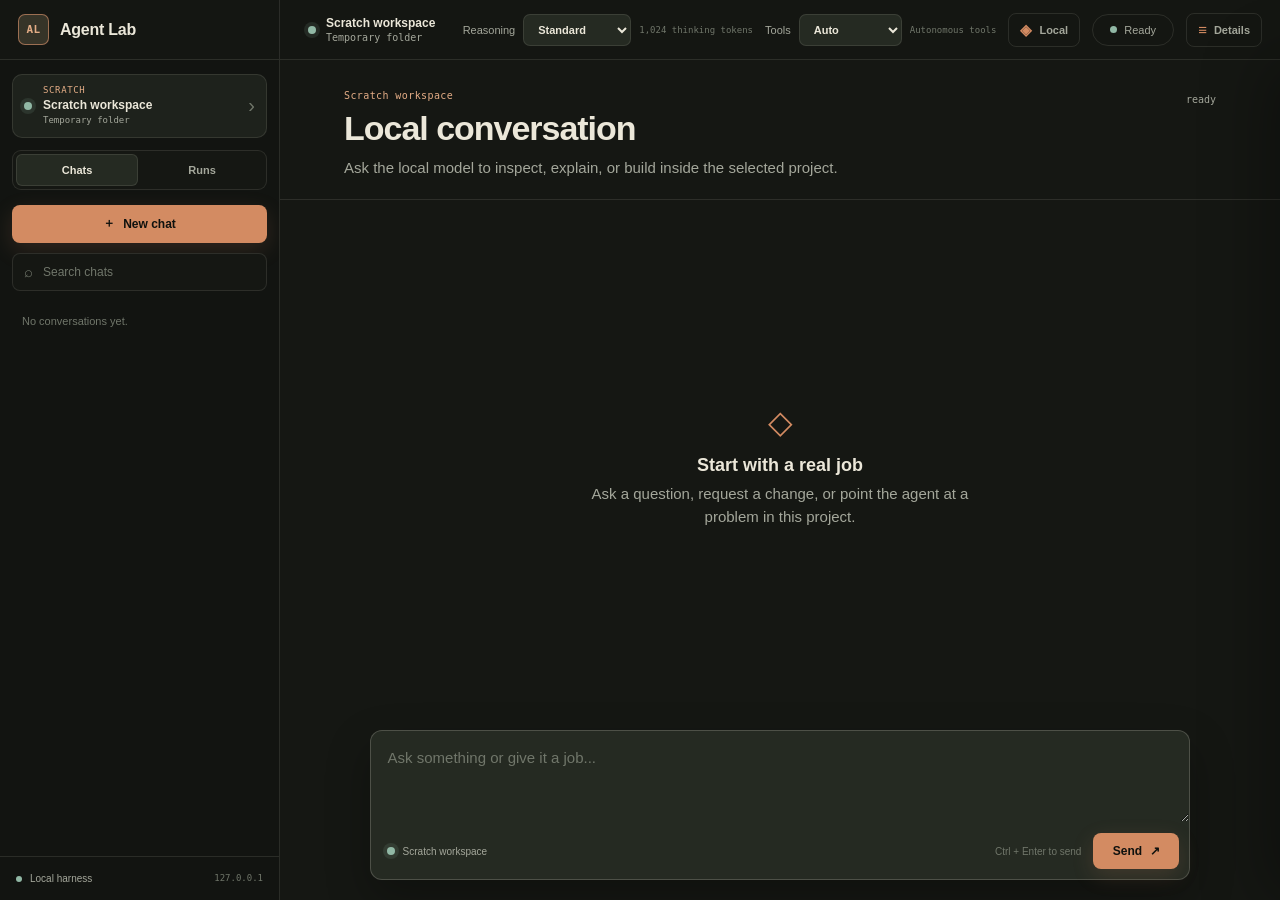
==== agent-lab/ui/index.html @ 374f629e "Add optional remote model provider" ====
<!doctype html>
<html lang="en">
<head>
  <meta charset="utf-8">
  <meta name="viewport" content="width=device-width, initial-scale=1">
  <meta name="color-scheme" content="dark">
  <title>Agent Lab</title>
  <link rel="icon" type="image/svg+xml" href="favicon.svg?v=20260920-studio-8">
  <link rel="stylesheet" href="styles.css?v=20260921-provider-1">
</head>
<body>
  <div class="app-shell">
    <header class="app-header">
      <div class="header-leading">
        <button id="sidebarToggle" class="icon-button mobile-only" type="button" aria-label="Open navigation" aria-controls="sidebar" aria-expanded="false">
          <span aria-hidden="true">☰</span>
        </button>
        <a class="brand" href="/" aria-label="Agent Lab home">
          <span class="brand-mark" aria-hidden="true">AL</span>
          <span class="brand-name">Agent Lab</span>
        </a>
      </div>

      <button id="mobileWorkspaceButton" class="mobile-project-button" type="button" aria-controls="workspaceDialog" aria-expanded="false">
        <span class="project-signal" aria-hidden="true"></span>
        <span>
          <strong id="topbarWorkspace">Scratch workspace</strong>
          <small id="mobileWorkspaceLocation">Temporary folder</small>
        </span>
      </button>

      <div class="header-actions">
        <label class="reasoning-control" for="reasoningLevel">
          <span>Reasoning</span>
          <select id="reasoningLevel" title="Choose how much local reasoning to allow">
            <option value="off">Off</option>
            <option value="low">Low</option>
            <option value="standard" selected>Standard</option>
            <option value="deep">Deep</option>
            <option value="max">Max</option>
          </select>
          <small id="reasoningHint">1,024 thinking tokens</small>
        </label>
        <label class="approval-control" for="approvalMode">
          <span>Tools</span>
          <select id="approvalMode" title="Choose whether mutating tools need your approval">
            <option value="auto" selected>Auto</option>
            <option value="confirm">Confirm</option>
          </select>
          <small id="approvalHint">Autonomous tools</small>
        </label>
        <button id="providerButton" class="header-button" type="button" aria-controls="providerDialog" aria-haspopup="dialog" title="Choose the model provider">
          <span class="button-glyph" aria-hidden="true">◈</span>
          <span id="providerLabel">Local</span>
        </button>
        <div id="runStatus" class="status-badge idle" role="status">
          <span class="status-dot" aria-hidden="true"></span>
          <span>Ready</span>
        </div>
        <button id="inspectorToggle" class="header-button" type="button" aria-label="Details" aria-controls="rightRail" aria-expanded="false">
          <span class="button-glyph" aria-hidden="true">≡</span>
          <span>Details</span>
        </button>
      </div>
    </header>

    <main id="layout" class="layout" data-mode="chats">
      <aside id="sidebar" class="navigation-rail" aria-label="Agent Lab navigation">
        <div class="rail-fixed">
          <button id="workspaceDialogTrigger" class="project-switcher" type="button" aria-controls="workspaceDialog" aria-haspopup="dialog">
            <span class="project-signal" aria-hidden="true"></span>
            <span class="project-switcher-copy">
              <small id="workspaceMode">Scratch</small>
              <strong id="activeProjectName">Scratch workspace</strong>
              <span id="workspaceLocation">Temporary folder</span>
            </span>
            <span class="project-chevron" aria-hidden="true">›</span>
          </button>

          <div class="mode-switcher" role="tablist" aria-label="Workspace mode">
            <button id="chatsModeButton" class="mode-button" type="button" role="tab" aria-selected="true" aria-controls="chatNavigation chatSurface" tabindex="0">Chats</button>
            <button id="runsModeButton" class="mode-button" type="button" role="tab" aria-selected="false" aria-controls="runNavigation runSurface" tabindex="-1">Runs</button>
          </div>
        </div>

        <section id="chatNavigation" class="rail-mode" aria-label="Chats">
          <div class="rail-toolbar">
            <button id="newChatButton" class="primary-button rail-primary" type="button">
              <span aria-hidden="true">＋</span>
              New chat
            </button>
          </div>
          <label class="search-field" for="sessionSearch">
            <span aria-hidden="true">⌕</span>
            <span class="sr-only">Search conversations</span>
            <input id="sessionSearch" type="search" autocomplete="off" placeholder="Search chats">
          </label>
          <div id="sessionList" class="record-list" aria-live="polite">
            <div class="muted">No conversations yet.</div>
          </div>
        </section>

        <section id="runNavigation" class="rail-mode" aria-label="Runs" hidden>
          <div class="rail-toolbar">
            <button id="newRunButton" class="primary-button rail-primary" type="button">
              <span aria-hidden="true">＋</span>
              New run
            </button>
            <button id="refreshRuns" class="icon-button" type="button" title="Refresh runs" aria-label="Refresh runs">↻</button>
          </div>
          <div class="rail-list-heading">
            <span>Recent runs</span>
            <small>Evaluations</small>
          </div>
          <div id="runList" class="record-list" aria-live="polite">
            <div class="muted">No runs loaded yet.</div>
          </div>
        </section>

        <footer class="rail-footer">
          <span class="connection-dot" aria-hidden="true"></span>
          <span>Local harness</span>
          <small>127.0.0.1</small>
        </footer>
      </aside>

      <section class="work-surface">
        <section id="chatSurface" class="mode-surface chat-surface" aria-labelledby="chatHeading">
          <header class="record-header">
            <div class="record-heading-copy">
              <p id="workspaceHeadingWorkspace" class="record-context">Scratch workspace</p>
              <h1 id="chatHeading">Local conversation</h1>
              <p id="workspaceSubtitle">Ask the local model to inspect, explain, or build inside the selected project.</p>
              <span id="workspaceTitle" class="sr-only">Local session</span>
            </div>
            <div class="record-state">
              <span id="chatStatus">ready</span>
            </div>
          </header>

          <div id="chatMessages" class="chat-messages empty-panel" aria-live="polite">
            <div class="empty-symbol" aria-hidden="true">◇</div>
            <h2>Start with a real job</h2>
            <p>Ask a question, request a change, or point the agent at a problem in this project.</p>
          </div>

          <div class="composer-dock">
            <button id="stopJobButton" class="job-recovery" type="button" hidden>Stop current turn</button>
            <button id="retryJobButton" class="job-recovery" type="button" hidden>Retry turn</button>
            <div id="approvalJob" class="job-recovery approval-job" hidden>
              <span id="approvalJobCopy">The agent wants to change the project.</span>
              <button id="approveJobButton" class="secondary-button" type="button">Approve</button>
              <button id="denyJobButton" class="text-button" type="button">Deny</button>
            </div>
            <section class="chat-composer" aria-label="Message composer">
              <textarea id="chatInput" rows="3" placeholder="Ask something or give it a job..."></textarea>
              <div class="composer-footer">
                <div class="composer-target">
                  <span class="project-signal" aria-hidden="true"></span>
                  <span id="composerWorkspace">Scratch workspace</span>
                </div>
                <span id="chatNote" class="composer-note">Ctrl + Enter to send</span>
                <button id="sendButton" class="primary-button send-button" type="button">
                  Send
                  <span aria-hidden="true">↗</span>
                </button>
              </div>
            </section>
          </div>
        </section>

        <section id="runSurface" class="mode-surface run-surface" aria-labelledby="runTitle" hidden>
          <div id="runEmptyState" class="surface-empty">
            <div class="empty-symbol" aria-hidden="true">△</div>
            <h2>Select a run</h2>
            <p>Inspect a previous evaluation or give the local agent a new task.</p>
            <button id="emptyNewRunButton" class="primary-button" type="button">New run</button>
          </div>
          <article id="runOverview" class="run-overview" hidden>
            <header class="record-header">
              <div class="record-heading-copy">
                <p id="runProjectLabel" class="record-context">Scratch workspace</p>
                <h1 id="runTitle">Run</h1>
                <p id="runSummary">Select a run to inspect its outcome.</p>
              </div>
              <div class="record-actions">
                <button id="stopRunButton" class="secondary-button" type="button" hidden>Stop run</button>
                <button id="approveRunButton" class="secondary-button approval-action" type="button" hidden>Approve action</button>
                <button id="denyRunButton" class="text-button approval-action" type="button" hidden>Deny</button>
                <button id="resumeRunButton" class="secondary-button" type="button" hidden>Resume run</button>
                <button id="runDetailsButton" class="secondary-button" type="button">Open details</button>
              </div>
            </header>
            <div class="run-hero">
              <div class="run-hero-mark" aria-hidden="true">AL</div>
              <div>
                <small>Evaluation record</small>
                <h2>The work, not the telemetry</h2>
                <p>Workflow progress, activity, files, and raw output are available in Details without crowding this surface.</p>
              </div>
            </div>
          </article>
        </section>
      </section>

      <button id="detailsBackdrop" class="drawer-backdrop" type="button" aria-label="Close details" hidden></button>
      <aside id="rightRail" class="details-drawer" aria-label="Details" aria-hidden="true" inert>
        <header class="details-header">
          <div>
            <p id="inspectorMeta">Session</p>
            <h2 id="inspectorTitle">Details</h2>
          </div>
          <button id="closeInspector" class="icon-button" type="button" aria-label="Close details">×</button>
        </header>

        <div id="inspectorTabs" class="details-tabs" role="tablist" aria-label="Record details">
          <button class="details-tab active" type="button" role="tab" data-details-tab="overview" aria-selected="true" aria-controls="detailsOverview">Overview</button>
          <button class="details-tab" type="button" role="tab" data-details-tab="workflow" aria-selected="false" aria-controls="detailsWorkflow">Workflow</button>
          <button class="details-tab" type="button" role="tab" data-details-tab="review" aria-selected="false" aria-controls="detailsReview">Changes</button>
          <button class="details-tab" type="button" role="tab" data-details-tab="activity" aria-selected="false" aria-controls="detailsActivity">Activity</button>
          <button class="details-tab" type="button" role="tab" data-details-tab="files" aria-selected="false" aria-controls="detailsFiles">Files</button>
        </div>

        <div class="details-scroll">
          <section id="detailsOverview" class="details-panel" role="tabpanel">
            <div id="inspectorContent" class="detail-list"></div>
          </section>

          <section id="detailsWorkflow" class="details-panel" role="tabpanel" hidden>
            <div id="workflowRail" class="workflow-rail">
              <div class="workflow-header">
                <div>
                  <small>Current phase</small>
                  <h3 id="workflowHeading">Intake</h3>
                </div>
                <span id="workflowStatus" class="workflow-status active">Active</span>
              </div>
              <div id="workflowSteps" class="workflow-steps" aria-label="Workflow phases"></div>
              <div class="workflow-copy">
                <p id="workflowSummary">Request received.</p>
                <p><strong>Next</strong><span id="workflowNext">Understand the request and inspect the project.</span></p>
              </div>
            </div>
          </section>

          <section id="detailsReview" class="details-panel" role="tabpanel" hidden>
            <div class="review-header">
              <div>
                <small>Change review</small>
                <h3>Project changes</h3>
              </div>
              <span id="reviewStatus" class="review-status">Not reviewed</span>
            </div>
            <p id="reviewSummary" class="review-summary">The harness has not captured a diff for this record yet.</p>
            <div id="reviewStats" class="review-stats"></div>
            <div id="reviewFileList" class="review-file-list empty-panel">
              <div>No changed files.</div>
              <small>Run a diff review after making changes.</small>
            </div>
            <pre id="reviewDiff" class="review-diff">No diff captured.</pre>
          </section>

          <section id="detailsActivity" class="details-panel" role="tabpanel" hidden>
            <div class="panel-caption">
              <span>Timeline</span>
              <small id="turnCount">0 model calls</small>
            </div>
            <div id="activity" class="activity-list empty-panel">
              <div>No activity yet.</div>
              <small>Runs and tool calls will appear here.</small>
            </div>
          </section>

          <section id="detailsFiles" class="details-panel" role="tabpanel" hidden>
            <div id="filePreview" class="file-preview" hidden>
              <div class="file-preview-header">
                <span>File preview</span>
                <button id="closeFilePreview" class="text-button" type="button">Back to files</button>
              </div>
              <pre id="fileViewer">Select a file to preview it.</pre>
            </div>
            <div id="filesIndex">
              <div class="panel-caption">
                <span>Artifacts</span>
                <small id="fileCount">—</small>
              </div>
              <div id="fileList" class="file-list empty-panel">
                <div>No artifacts yet.</div>
                <small>Files created during this record will appear here.</small>
              </div>
            </div>
          </section>

          <details class="raw-output-disclosure">
            <summary>Raw process output</summary>
            <pre id="rawOutput">No process output yet.</pre>
          </details>
        </div>
      </aside>
    </main>
  </div>

  <dialog id="workspaceDialog" class="modal" aria-labelledby="workspaceDialogTitle">
    <form method="dialog" class="modal-shell">
      <header class="modal-header">
        <div>
          <p>Project context</p>
          <h2 id="workspaceDialogTitle">Choose where the agent works</h2>
        </div>
        <button id="closeWorkspaceDialog" class="icon-button" type="submit" value="cancel" aria-label="Close project settings">×</button>
      </header>

      <div class="modal-body">
        <p class="modal-intro">New chats and runs use this location. Existing records keep the workspace they started with.</p>

        <section class="workspace-choice">
          <div class="choice-heading">
            <div>
              <h3>Scratch or managed project</h3>
              <p>Scratch work is disposable. Managed projects persist across chats and runs.</p>
            </div>
          </div>
          <label for="projectSelect">Current project</label>
          <select id="projectSelect">
            <option value="">Scratch workspace</option>
          </select>
          <div class="inline-form">
            <label class="grow" for="projectName">
              <span>New managed project</span>
              <input id="projectName" type="text" maxlength="80" autocomplete="off" placeholder="Project name">
            </label>
            <button id="createProjectButton" class="secondary-button align-end" type="button">Create</button>
          </div>
        </section>

        <section class="workspace-choice">
          <div class="choice-heading">
            <div>
              <h3>Existing folder</h3>
              <p>Give the agent an explicit folder elsewhere on this machine.</p>
            </div>
          </div>
          <label for="workspacePath">Folder path</label>
          <input id="workspacePath" class="mono-input" type="text" spellcheck="false" autocomplete="off" placeholder="C:\path\to\project">
          <div class="button-row">
            <button id="openProjectButton" class="secondary-button" type="button">Open folder</button>
            <button id="clearWorkspace" class="text-button" type="button">Use scratch instead</button>
          </div>
        </section>

        <div id="workspaceStatus" class="workspace-status" role="status">Scratch work is isolated and disposable.</div>
      </div>
    </form>
  </dialog>

  <dialog id="runDialog" class="modal" aria-labelledby="runDialogTitle">
    <form method="dialog" class="modal-shell run-modal">
      <header class="modal-header">
        <div>
          <p>Evaluation</p>
          <h2 id="runDialogTitle">Start a new run</h2>
        </div>
        <button id="closeRunDialog" class="icon-button" type="submit" value="cancel" aria-label="Close new run">×</button>
      </header>
      <div class="modal-body">
        <label for="taskPreset">Starting point</label>
        <select id="taskPreset">
          <option value="custom">Custom task</option>
        </select>

        <label for="taskText">Task</label>
        <textarea id="taskText" rows="10" spellcheck="true" placeholder="Describe what the agent should build or investigate."></textarea>

        <section class="skill-config" aria-labelledby="skillConfigTitle">
          <div class="skill-config-heading">
            <div>
              <h3 id="skillConfigTitle">Working skills</h3>
              <p id="skillSummary">Loading the trusted defaults…</p>
            </div>
            <button id="resetSkillsButton" class="text-button" type="button">Reset</button>
          </div>
          <div id="skillOverride" class="skill-options" aria-label="Skill selection"></div>
          <div class="skill-config-actions">
            <button id="findSkillsButton" class="secondary-button" type="button" aria-expanded="false" aria-controls="skillFinder">Find skills</button>
            <small>Defaults are recorded with this run. Project-local skills are never enabled silently.</small>
          </div>
          <div id="skillFinder" class="skill-finder" hidden>
            <div class="skill-finder-row">
              <label class="grow" for="skillSearch">
                <span>Search the catalog</span>
                <input id="skillSearch" type="search" autocomplete="off" placeholder="e.g. browser testing">
              </label>
              <button id="searchSkillsButton" class="secondary-button align-end" type="button">Search local</button>
              <button id="searchRemoteSkillsButton" class="text-button align-end" type="button">Search skills.sh</button>
            </div>
            <div id="skillResults" class="skill-results" aria-live="polite">Search the local catalog or explicitly search skills.sh.</div>
          </div>
        </section>

        <label class="check-row" for="useGates">
          <input id="useGates" type="checkbox" checked>
          <span>
            <strong>Apply completion gates</strong>
            <small>Require workflow and verification checks before the run can finish.</small>
          </span>
        </label>

        <div class="run-target">
          <span>Target project</span>
          <strong id="runTarget">Scratch workspace</strong>
        </div>
        <div id="launchNote" class="launch-note" role="status">Runs use the active project and reasoning level.</div>
      </div>
      <footer class="modal-footer">
        <button class="text-button" type="submit" value="cancel">Cancel</button>
        <button id="runButton" class="primary-button" type="button">Start run</button>
      </footer>
    </form>
  </dialog>

  <dialog id="providerDialog" class="modal" aria-labelledby="providerDialogTitle">
    <form method="dialog" class="modal-shell provider-modal">
      <header class="modal-header">
        <div>
          <p>Model connection</p>
          <h2 id="providerDialogTitle">Choose the brain</h2>
        </div>
        <button id="closeProviderDialog" class="icon-button" type="submit" value="cancel" aria-label="Close model connection">×</button>
      </header>
      <div class="modal-body">
        <p class="modal-intro">The local model remains the default. An API provider runs through the same workspace, tools, workflow gates, approvals, and crash recovery.</p>
        <label for="providerType">Provider</label>
        <select id="providerType">
          <option value="local">Local model</option>
          <option value="openai_compatible">OpenAI-compatible API</option>
        </select>

        <section id="remoteProviderFields" class="provider-fields" hidden>
          <label for="providerEndpoint">Chat completions endpoint</label>
          <input id="providerEndpoint" type="url" spellcheck="false" autocomplete="url" placeholder="https://api.openai.com/v1/chat/completions">
          <label for="providerModel">Model name</label>
          <input id="providerModel" type="text" spellcheck="false" autocomplete="off" placeholder="gpt-5.6">
          <label for="providerApiKey">API key</label>
          <input id="providerApiKey" type="password" spellcheck="false" autocomplete="new-password" placeholder="Paste a key for this session only">
          <small id="providerKeyHint" class="form-hint">The key stays in memory while this Agent Lab process is running. It is never written to the project, transcript, or Git.</small>
        </section>
        <div id="providerStatus" class="workspace-status" role="status">Local model selected.</div>
      </div>
      <footer class="modal-footer">
        <button class="text-button" type="submit" value="cancel">Cancel</button>
        <button id="saveProviderButton" class="primary-button" type="button">Use provider</button>
      </footer>
    </form>
  </dialog>

  <script src="app.js?v=20260921-provider-1"></script>
</body>
</html>
---- agent-lab/ui/styles.css ----
:root {
  color-scheme: dark;
  --ink: #151713;
  --ink-deep: #0f110e;
  --steel: #252a22;
  --steel-light: #30372b;
  --paper: #ebe7d9;
  --slate: #a4a79b;
  --slate-dim: #70766a;
  --copper: #d38b62;
  --copper-strong: #e4ad86;
  --mint: #91b8a5;
  --amber: #d2af68;
  --danger: #d77d82;
  --iris: var(--copper);
  --iris-strong: var(--copper-strong);
  --cyan: var(--mint);
  --line: color-mix(in srgb, var(--paper) 11%, transparent);
  --line-strong: color-mix(in srgb, var(--paper) 20%, transparent);
  --surface: color-mix(in srgb, var(--steel) 74%, var(--ink));
  --ui-font: Bahnschrift, "Segoe UI Variable", "Segoe UI", sans-serif;
  --text-font: Aptos, "Segoe UI", sans-serif;
  --mono-font: "Cascadia Mono", "SFMono-Regular", Consolas, monospace;
  --header-height: 60px;
  --rail-width: 280px;
  --drawer-width: 380px;
  --ease: 180ms cubic-bezier(.2, .8, .2, 1);
}

*, *::before, *::after { box-sizing: border-box; }

html,
body {
  width: 100%;
  min-width: 0;
  height: 100%;
  margin: 0;
  overflow: hidden;
  background: var(--ink);
  color: var(--paper);
  font-family: var(--text-font);
  font-size: 15px;
}

button,
input,
select,
textarea {
  color: inherit;
  font: inherit;
}

button { cursor: pointer; }
button:disabled { cursor: wait; opacity: .58; }
[hidden] { display: none !important; }

button,
input,
select,
textarea,
summary {
  outline: none;
}

:where(button, input, select, textarea, summary):focus-visible {
  outline: 2px solid var(--iris);
  outline-offset: 3px;
}

::selection {
  background: color-mix(in srgb, var(--iris) 44%, transparent);
  color: white;
}

.sr-only {
  position: absolute;
  width: 1px;
  height: 1px;
  padding: 0;
  margin: -1px;
  overflow: hidden;
  clip: rect(0, 0, 0, 0);
  white-space: nowrap;
  border: 0;
}

.app-shell {
  height: 100%;
  min-height: 0;
  display: grid;
  grid-template-rows: var(--header-height) minmax(0, 1fr);
  background: var(--ink);
}

.app-header {
  position: relative;
  z-index: 50;
  min-width: 0;
  display: grid;
  grid-template-columns: minmax(190px, var(--rail-width)) minmax(0, 1fr) auto;
  align-items: center;
  border-bottom: 1px solid var(--line);
  background: color-mix(in srgb, var(--ink) 94%, black);
}

.header-leading,
.header-actions,
.brand,
.mobile-project-button,
.reasoning-control,
.approval-control,
.status-badge,
.header-button {
  display: flex;
  align-items: center;
}

.header-leading {
  height: 100%;
  padding: 0 18px;
  border-right: 1px solid var(--line);
}

.brand {
  gap: 11px;
  color: var(--paper);
  font-family: var(--ui-font);
  text-decoration: none;
}

.brand-mark {
  width: 31px;
  height: 31px;
  display: grid;
  place-items: center;
  border: 1px solid color-mix(in srgb, var(--iris) 60%, var(--line));
  border-radius: 7px;
  background: color-mix(in srgb, var(--iris) 10%, var(--steel));
  color: var(--iris-strong);
  font: 700 11px/1 var(--mono-font);
  letter-spacing: .04em;
}

.brand-name {
  font-size: 16px;
  font-weight: 700;
  letter-spacing: -.015em;
}

.mobile-project-button {
  width: min-content;
  min-width: 0;
  gap: 10px;
  justify-self: start;
  margin-left: 18px;
  padding: 7px 10px;
  border: 0;
  border-radius: 8px;
  background: transparent;
  text-align: left;
}

.mobile-project-button:hover { background: color-mix(in srgb, var(--steel) 65%, transparent); }
.mobile-project-button strong,
.mobile-project-button small { display: block; overflow: hidden; text-overflow: ellipsis; white-space: nowrap; }
.mobile-project-button strong { max-width: 320px; font-family: var(--ui-font); font-size: 12px; font-weight: 650; }
.mobile-project-button small { max-width: 320px; margin-top: 2px; color: var(--slate); font: 10px/1.2 var(--mono-font); }

.project-signal,
.connection-dot,
.status-dot {
  display: inline-block;
  flex: none;
  border-radius: 50%;
  background: var(--cyan);
}

.project-signal {
  width: 8px;
  height: 8px;
  box-shadow: 0 0 0 4px color-mix(in srgb, var(--cyan) 12%, transparent);
}

.header-actions {
  height: 100%;
  gap: 12px;
  padding: 0 18px;
}

.reasoning-control {
  gap: 8px;
  color: var(--slate);
  font-family: var(--ui-font);
  font-size: 11px;
}

.approval-control {
  gap: 8px;
  color: var(--slate);
  font-family: var(--ui-font);
  font-size: 11px;
}

.reasoning-control select,
.approval-control select {
  height: 32px;
  padding: 0 28px 0 10px;
  border: 1px solid var(--line);
  border-radius: 7px;
  background: var(--steel);
  color: var(--paper);
  font-weight: 650;
}

.reasoning-control small,
.approval-control small { color: var(--slate-dim); font-family: var(--mono-font); font-size: 9px; }

.status-badge {
  min-width: 82px;
  height: 32px;
  gap: 7px;
  justify-content: center;
  padding: 0 10px;
  border: 1px solid var(--line);
  border-radius: 999px;
  color: var(--slate);
  font-family: var(--ui-font);
  font-size: 11px;
}

.status-dot { width: 7px; height: 7px; }
.status-badge.thinking .status-dot,
.status-badge.running .status-dot { background: var(--iris); animation: pulse 1.3s ease-in-out infinite; }
.status-badge.error .status-dot,
.status-badge.failed .status-dot,
.status-badge.interrupted .status-dot { background: var(--danger); }
.status-badge.blocked .status-dot { background: var(--amber); }
.status-badge.waiting_approval .status-dot { background: var(--amber); animation: pulse 1.3s ease-in-out infinite; }

.header-button,
.icon-button,
.secondary-button,
.text-button,
.primary-button {
  border: 0;
  border-radius: 8px;
  font-family: var(--ui-font);
  font-weight: 650;
}

.header-button {
  height: 34px;
  gap: 7px;
  padding: 0 11px;
  border: 1px solid var(--line);
  background: transparent;
  color: var(--slate);
  font-size: 11px;
}

.header-button:hover,
.header-button[aria-expanded="true"] {
  border-color: var(--line-strong);
  background: var(--steel);
  color: var(--paper);
}

.button-glyph { color: var(--iris); font-size: 15px; }

.layout {
  min-height: 0;
  display: grid;
  grid-template-columns: var(--rail-width) minmax(0, 1fr);
  overflow: hidden;
}

.navigation-rail {
  min-width: 0;
  min-height: 0;
  display: grid;
  grid-template-rows: auto minmax(0, 1fr) auto;
  border-right: 1px solid var(--line);
  background: color-mix(in srgb, var(--ink) 88%, black);
}

.rail-fixed { padding: 14px 12px 10px; }

.project-switcher {
  width: 100%;
  min-width: 0;
  display: grid;
  grid-template-columns: auto minmax(0, 1fr) auto;
  align-items: center;
  gap: 11px;
  padding: 11px;
  border: 1px solid var(--line);
  border-radius: 10px;
  background: color-mix(in srgb, var(--steel) 68%, transparent);
  color: var(--paper);
  text-align: left;
}

.project-switcher:hover {
  border-color: color-mix(in srgb, var(--iris) 42%, var(--line));
  background: var(--steel);
}

.project-switcher-copy { min-width: 0; }
.project-switcher-copy > * { display: block; overflow: hidden; text-overflow: ellipsis; white-space: nowrap; }
.project-switcher-copy small { margin-bottom: 3px; color: var(--iris-strong); font: 9px/1 var(--mono-font); letter-spacing: .07em; }
.project-switcher-copy strong { font-family: var(--ui-font); font-size: 12px; font-weight: 680; }
.project-switcher-copy span { margin-top: 3px; color: var(--slate); font: 9px/1.2 var(--mono-font); }
.project-chevron { color: var(--slate-dim); font-size: 20px; }

.mode-switcher {
  display: grid;
  grid-template-columns: 1fr 1fr;
  gap: 3px;
  margin-top: 12px;
  padding: 3px;
  border: 1px solid var(--line);
  border-radius: 9px;
  background: var(--ink);
}

.mode-button {
  height: 32px;
  border: 0;
  border-radius: 6px;
  background: transparent;
  color: var(--slate);
  font-family: var(--ui-font);
  font-size: 11px;
  font-weight: 650;
}

.mode-button:hover { color: var(--paper); }
.mode-button.active,
.mode-button[aria-selected="true"] { background: var(--steel); color: var(--paper); box-shadow: inset 0 0 0 1px var(--line); }

.rail-mode {
  min-height: 0;
  display: grid;
  grid-template-rows: auto auto minmax(0, 1fr);
  gap: 10px;
  padding: 5px 12px 10px;
}

.rail-toolbar { display: flex; gap: 8px; }
.rail-primary { flex: 1; }

.primary-button {
  min-height: 38px;
  display: inline-flex;
  align-items: center;
  justify-content: center;
  gap: 8px;
  padding: 0 15px;
  background: var(--iris);
  color: var(--ink-deep);
  font-size: 12px;
  box-shadow: 0 7px 22px color-mix(in srgb, var(--iris) 16%, transparent);
}

.primary-button:hover { background: var(--iris-strong); transform: translateY(-1px); }
.primary-button:active { transform: translateY(0); }

.icon-button {
  width: 38px;
  height: 38px;
  display: inline-grid;
  place-items: center;
  flex: none;
  border: 1px solid var(--line);
  background: transparent;
  color: var(--slate);
  font-size: 17px;
}

.icon-button:hover { border-color: var(--line-strong); background: var(--steel); color: var(--paper); }

.search-field {
  height: 38px;
  display: flex;
  align-items: center;
  gap: 8px;
  padding: 0 11px;
  border: 1px solid var(--line);
  border-radius: 8px;
  background: var(--ink);
  color: var(--slate-dim);
}

.search-field:focus-within { border-color: var(--iris); box-shadow: 0 0 0 3px color-mix(in srgb, var(--iris) 12%, transparent); }
.search-field input { width: 100%; min-width: 0; border: 0; background: transparent; color: var(--paper); font-size: 12px; }
.search-field input::placeholder { color: var(--slate-dim); }

.rail-list-heading {
  display: flex;
  align-items: baseline;
  justify-content: space-between;
  color: var(--slate);
  font-family: var(--ui-font);
  font-size: 11px;
}

.rail-list-heading small { color: var(--slate-dim); font-size: 9px; }

.record-list {
  min-height: 0;
  display: grid;
  align-content: start;
  gap: 3px;
  overflow-y: auto;
  scrollbar-width: thin;
  scrollbar-color: var(--line-strong) transparent;
}

.session-item,
.run-item {
  position: relative;
  width: 100%;
  min-width: 0;
  padding: 10px 11px;
  border: 1px solid transparent;
  border-radius: 8px;
  background: transparent;
  color: var(--slate);
  text-align: left;
}

.session-item:hover,
.run-item:hover { background: color-mix(in srgb, var(--steel) 58%, transparent); color: var(--paper); }
.session-item.active,
.run-item.active { border-color: var(--line); background: var(--steel); color: var(--paper); }
.session-item.active::before,
.run-item.active::before {
  position: absolute;
  inset: 8px auto 8px -1px;
  width: 2px;
  border-radius: 2px;
  background: var(--iris);
  content: "";
}

.session-item-name,
.run-item-name { overflow: hidden; text-overflow: ellipsis; white-space: nowrap; font-family: var(--ui-font); font-size: 11px; font-weight: 650; }
.session-item-meta,
.run-item-meta { margin-top: 4px; color: var(--slate-dim); font-size: 10px; }
.run-item-meta { display: flex; gap: 7px; }
.run-item-status { color: var(--cyan); }
.run-item-status.failed,
.run-item-status.error,
.run-item-status.interrupted { color: var(--danger); }
.run-item-status.blocked { color: var(--amber); }
.session-menu { position: absolute; top: 10px; right: 8px; color: var(--slate-dim); }
.muted { padding: 14px 10px; color: var(--slate-dim); font-size: 11px; }

.rail-footer {
  display: grid;
  grid-template-columns: auto 1fr auto;
  align-items: center;
  gap: 8px;
  min-height: 44px;
  padding: 0 16px;
  border-top: 1px solid var(--line);
  color: var(--slate);
  font-family: var(--ui-font);
  font-size: 10px;
}

.rail-footer small { color: var(--slate-dim); font: 9px/1 var(--mono-font); }
.connection-dot { width: 6px; height: 6px; }

.work-surface {
  position: relative;
  min-width: 0;
  min-height: 0;
  background: var(--ink);
}

.mode-surface {
  width: 100%;
  height: 100%;
  min-width: 0;
  min-height: 0;
}

.chat-surface {
  display: grid;
  grid-template-rows: auto minmax(0, 1fr) auto;
}

.record-header {
  min-width: 0;
  display: flex;
  align-items: flex-start;
  justify-content: space-between;
  gap: 24px;
  padding: 30px clamp(26px, 5vw, 72px) 20px;
  border-bottom: 1px solid var(--line);
}

.record-heading-copy { min-width: 0; }
.record-actions {
  display: flex;
  flex-wrap: wrap;
  align-items: center;
  justify-content: flex-end;
  gap: 8px;
}
.record-context {
  margin: 0 0 7px;
  color: var(--iris-strong);
  font: 10px/1.2 var(--mono-font);
  letter-spacing: .04em;
}

.record-header h1 {
  margin: 0;
  overflow-wrap: anywhere;
  font-family: var(--ui-font);
  font-size: clamp(24px, 3vw, 34px);
  font-weight: 660;
  letter-spacing: -.03em;
}

.record-header p:not(.record-context) {
  max-width: 720px;
  margin: 8px 0 0;
  color: var(--slate);
  line-height: 1.55;
}

.record-state {
  padding-top: 5px;
  color: var(--slate);
  font: 10px/1 var(--mono-font);
}

.chat-messages {
  min-height: 0;
  overflow-y: auto;
  padding: 34px clamp(26px, 9vw, 140px) 24px;
  scrollbar-width: thin;
  scrollbar-color: var(--line-strong) transparent;
}

.empty-panel {
  color: var(--slate);
}

.chat-messages.empty-panel,
.surface-empty {
  display: grid;
  place-content: center;
  justify-items: center;
  text-align: center;
}

.empty-panel h2,
.surface-empty h2 { margin: 14px 0 6px; color: var(--paper); font-family: var(--ui-font); font-size: 18px; }
.empty-panel p,
.surface-empty p { max-width: 430px; margin: 0; color: var(--slate); line-height: 1.55; }
.empty-symbol { color: var(--iris); font-family: var(--ui-font); font-size: 32px; }

.chat-message {
  max-width: 880px;
  display: grid;
  grid-template-columns: 30px minmax(0, 1fr);
  gap: 13px;
  margin: 0 auto 30px;
}

.avatar {
  width: 28px;
  height: 28px;
  display: grid;
  place-items: center;
  border: 1px solid var(--line);
  border-radius: 8px;
  background: var(--steel);
  color: var(--slate);
  font-family: var(--ui-font);
  font-size: 11px;
  font-weight: 700;
}

.avatar.user { border-color: color-mix(in srgb, var(--iris) 30%, var(--line)); color: var(--iris-strong); }
.avatar.assistant { border-color: color-mix(in srgb, var(--cyan) 28%, var(--line)); color: var(--cyan); }
.chat-message-body { min-width: 0; }
.chat-message-meta { display: flex; gap: 9px; align-items: baseline; margin: 3px 0 8px; }
.chat-role { color: var(--paper); font-family: var(--ui-font); font-size: 11px; font-weight: 680; }
.chat-time { color: var(--slate-dim); font: 9px/1 var(--mono-font); }

.chat-bubble { color: color-mix(in srgb, var(--paper) 93%, var(--slate)); }
.chat-message.user .chat-bubble {
  width: fit-content;
  max-width: min(680px, 100%);
  padding: 12px 14px;
  border: 1px solid color-mix(in srgb, var(--iris) 24%, var(--line));
  border-radius: 10px;
  background: color-mix(in srgb, var(--iris) 8%, var(--steel));
}

.chat-content {
  max-width: 78ch;
  overflow-wrap: anywhere;
  white-space: pre-wrap;
  line-height: 1.68;
}

.composer-dock {
  position: relative;
  z-index: 5;
  padding: 8px clamp(22px, 7vw, 110px) 20px;
  background: linear-gradient(to bottom, transparent, var(--ink) 22%);
}

.chat-composer {
  max-width: 920px;
  margin: 0 auto;
  border: 1px solid var(--line-strong);
  border-radius: 12px;
  background: var(--steel);
  box-shadow: 0 18px 44px rgba(0, 0, 0, .28);
}

.chat-composer:focus-within { border-color: color-mix(in srgb, var(--iris) 65%, var(--line)); }
.chat-composer textarea {
  width: 100%;
  min-height: 74px;
  max-height: 190px;
  resize: vertical;
  padding: 16px 17px 8px;
  border: 0;
  background: transparent;
  color: var(--paper);
  line-height: 1.5;
}
.chat-composer textarea::placeholder { color: var(--slate-dim); }

.composer-footer {
  display: flex;
  align-items: center;
  gap: 12px;
  min-height: 52px;
  padding: 8px 10px 10px 16px;
}

.composer-target {
  min-width: 0;
  display: flex;
  align-items: center;
  gap: 8px;
  color: var(--slate);
  font-size: 10px;
}
.composer-target span:last-child { overflow: hidden; text-overflow: ellipsis; white-space: nowrap; }
.composer-note { margin-left: auto; color: var(--slate-dim); font-size: 10px; }
.send-button { min-width: 86px; min-height: 36px; }
.job-recovery {
  width: min(920px, 100%);
  min-height: 38px;
  display: block;
  margin: 0 auto 8px;
  border: 1px solid color-mix(in srgb, var(--amber) 42%, var(--line));
  border-radius: 8px;
  background: color-mix(in srgb, var(--amber) 9%, var(--steel));
  color: color-mix(in srgb, var(--amber) 85%, white);
  font-family: var(--ui-font);
  font-weight: 650;
}
.approval-job {
  display: flex;
  align-items: center;
  gap: 10px;
  padding: 8px 12px;
  text-align: left;
}
.approval-job span { flex: 1; min-width: 0; }

.run-surface { overflow-y: auto; }
.surface-empty { min-height: 100%; padding: 40px 24px; }
.surface-empty .primary-button { margin-top: 22px; }
.run-overview { min-height: 100%; }
.secondary-button {
  min-height: 38px;
  padding: 0 14px;
  border: 1px solid var(--line-strong);
  background: var(--steel);
  color: var(--paper);
  font-size: 11px;
}
.secondary-button:hover { border-color: var(--iris); background: var(--steel-light); }
.run-hero {
  max-width: 880px;
  display: grid;
  grid-template-columns: auto 1fr;
  gap: 22px;
  margin: clamp(40px, 9vw, 110px) auto;
  padding: 0 32px;
}
.run-hero-mark {
  width: 64px;
  height: 64px;
  display: grid;
  place-items: center;
  border: 1px solid color-mix(in srgb, var(--iris) 32%, var(--line));
  border-radius: 14px;
  background: var(--steel);
  color: var(--iris-strong);
  font: 700 16px/1 var(--mono-font);
}
.run-hero small { color: var(--cyan); font: 10px/1 var(--mono-font); }
.run-hero h2 { margin: 8px 0; font-family: var(--ui-font); font-size: 22px; }
.run-hero p { max-width: 620px; margin: 0; color: var(--slate); line-height: 1.65; }

.drawer-backdrop {
  position: fixed;
  z-index: 69;
  inset: var(--header-height) 0 0;
  border: 0;
  background: rgba(3, 5, 8, .52);
  backdrop-filter: blur(2px);
}

.details-drawer {
  position: fixed;
  z-index: 70;
  inset: var(--header-height) 0 0 auto;
  width: min(var(--drawer-width), 94vw);
  min-height: 0;
  display: grid;
  grid-template-rows: auto auto minmax(0, 1fr);
  border-left: 1px solid var(--line-strong);
  background: color-mix(in srgb, var(--ink) 94%, var(--steel));
  box-shadow: -24px 0 60px rgba(0, 0, 0, .3);
  transform: translateX(102%);
  transition: transform var(--ease);
}

.details-open .details-drawer { transform: translateX(0); }
.details-header {
  min-height: 74px;
  display: flex;
  align-items: center;
  justify-content: space-between;
  gap: 20px;
  padding: 14px 16px 12px 20px;
  border-bottom: 1px solid var(--line);
}
.details-header p { margin: 0 0 4px; color: var(--iris-strong); font: 9px/1 var(--mono-font); }
.details-header h2 { margin: 0; overflow-wrap: anywhere; font-family: var(--ui-font); font-size: 17px; }

.details-tabs {
  display: grid;
  grid-template-columns: repeat(4, 1fr);
  border-bottom: 1px solid var(--line);
}
.details-tab {
  position: relative;
  min-height: 42px;
  border: 0;
  background: transparent;
  color: var(--slate);
  font-family: var(--ui-font);
  font-size: 10px;
  font-weight: 650;
}
.details-tab:hover { color: var(--paper); }
.details-tab.active,
.details-tab[aria-selected="true"] { color: var(--paper); }
.details-tab.active::after,
.details-tab[aria-selected="true"]::after {
  position: absolute;
  right: 14px;
  bottom: -1px;
  left: 14px;
  height: 2px;
  background: var(--iris);
  content: "";
}

.details-scroll {
  min-height: 0;
  overflow-y: auto;
  padding: 18px;
  scrollbar-width: thin;
  scrollbar-color: var(--line-strong) transparent;
}
.details-panel { min-width: 0; }
.detail-list { display: grid; }
.detail-row {
  display: grid;
  grid-template-columns: 104px minmax(0, 1fr);
  gap: 12px;
  padding: 11px 0;
  border-bottom: 1px solid var(--line);
}
.detail-label { color: var(--slate); font-family: var(--ui-font); font-size: 10px; }
.detail-value { min-width: 0; overflow-wrap: anywhere; color: var(--paper); font-size: 11px; line-height: 1.45; }
.muted-value { color: var(--slate); }
.mono-value { font-family: var(--mono-font); font-size: 9px; }
.status-inline { display: inline-flex; align-items: center; gap: 7px; }

.workflow-rail { min-width: 0; }
.workflow-header,
.panel-caption,
.file-preview-header {
  display: flex;
  align-items: center;
  justify-content: space-between;
  gap: 16px;
  padding-bottom: 13px;
  border-bottom: 1px solid var(--line);
}
.workflow-header small,
.panel-caption small { color: var(--slate-dim); font: 9px/1 var(--mono-font); }
.workflow-header h3 { margin: 5px 0 0; font-family: var(--ui-font); font-size: 18px; }
.workflow-status { color: var(--iris-strong); font-family: var(--ui-font); font-size: 10px; }
.workflow-status.complete { color: var(--cyan); }
.workflow-status.blocked { color: var(--amber); }
.workflow-steps { display: grid; gap: 4px; padding: 16px 0; }
.workflow-step {
  display: grid;
  grid-template-columns: 30px 1fr;
  gap: 8px;
  align-items: center;
  min-height: 32px;
  padding: 0 9px;
  border-left: 2px solid var(--line);
  color: var(--slate-dim);
}
.workflow-step-index { font: 9px/1 var(--mono-font); }
.workflow-step-label { font-family: var(--ui-font); font-size: 10px; }
.workflow-step.complete { border-left-color: var(--cyan); color: var(--slate); }
.workflow-step.active { border-left-color: var(--iris); background: color-mix(in srgb, var(--iris) 8%, transparent); color: var(--paper); }
.workflow-step.blocked { border-left-color: var(--danger); color: var(--danger); }
.workflow-copy { padding-top: 12px; border-top: 1px solid var(--line); color: var(--slate); font-size: 11px; line-height: 1.55; }
.workflow-copy p { margin: 0 0 12px; }
.workflow-copy p:last-child { display: grid; grid-template-columns: 38px 1fr; gap: 8px; margin: 0; }
.workflow-copy strong { color: var(--paper); font-family: var(--ui-font); font-size: 10px; }

.review-header {
  display: flex;
  align-items: flex-start;
  justify-content: space-between;
  gap: 16px;
  padding-bottom: 13px;
  border-bottom: 1px solid var(--line);
}
.review-header small { color: var(--slate-dim); font: 9px/1 var(--mono-font); }
.review-header h3 { margin: 5px 0 0; font-family: var(--ui-font); font-size: 18px; }
.review-status { flex: none; color: var(--slate); font-family: var(--ui-font); font-size: 10px; }
.review-status.current { color: var(--cyan); }
.review-status.stale { color: var(--amber); }
.review-summary { margin: 14px 0; color: var(--slate); font-size: 11px; line-height: 1.5; }
.review-stats { display: grid; gap: 0; margin-bottom: 15px; }
.review-file-list { display: grid; gap: 4px; padding-top: 6px; }
.review-file-list.empty-panel { gap: 5px; padding: 22px 8px; text-align: center; }
.review-file-row {
  display: grid;
  grid-template-columns: 58px minmax(0, 1fr) auto;
  gap: 8px;
  align-items: center;
  padding: 9px 0;
  border-bottom: 1px solid var(--line);
}
.review-file-status { color: var(--slate-dim); font: 8px/1 var(--mono-font); text-transform: lowercase; }
.review-file-status.added { color: var(--cyan); }
.review-file-status.modified { color: var(--iris-strong); }
.review-file-status.deleted { color: var(--danger); }
.review-file-name { min-width: 0; overflow-wrap: anywhere; color: var(--paper); font: 9px/1.45 var(--mono-font); }
.review-file-size { color: var(--slate-dim); font: 8px/1 var(--mono-font); }
.review-diff {
  max-width: 100%;
  margin: 18px 0 0;
  padding: 13px;
  overflow: auto;
  border: 1px solid var(--line);
  border-radius: 8px;
  background: color-mix(in srgb, var(--ink) 65%, var(--steel));
  color: color-mix(in srgb, var(--paper) 82%, var(--slate));
  font: 9px/1.55 var(--mono-font);
  white-space: pre;
}

.panel-caption { color: var(--paper); font-family: var(--ui-font); font-size: 11px; }
.activity-list,
.file-list { display: grid; gap: 4px; padding-top: 12px; }
.activity-list.empty-panel,
.file-list.empty-panel { gap: 5px; padding: 28px 8px; text-align: center; }
.activity-entry {
  display: grid;
  grid-template-columns: 8px 58px 1fr;
  gap: 9px;
  align-items: start;
  padding: 9px 0;
  border-bottom: 1px solid var(--line);
}
.activity-marker { width: 6px; height: 6px; margin-top: 4px; border-radius: 50%; background: var(--slate-dim); }
.activity-entry.success .activity-marker { background: var(--cyan); }
.activity-entry.tool .activity-marker { background: var(--iris); }
.activity-entry.error .activity-marker { background: var(--danger); }
.activity-time { color: var(--slate-dim); font: 9px/1.4 var(--mono-font); }
.activity-title { color: var(--slate); font-size: 10px; line-height: 1.4; }

.file-button {
  width: 100%;
  min-width: 0;
  display: flex;
  align-items: center;
  justify-content: space-between;
  gap: 12px;
  padding: 10px;
  border: 1px solid transparent;
  border-radius: 7px;
  background: transparent;
  color: var(--slate);
  text-align: left;
}
.file-button:hover,
.file-button.active { border-color: var(--line); background: var(--steel); color: var(--paper); }
.file-name { min-width: 0; overflow-wrap: anywhere; font: 9px/1.45 var(--mono-font); }
.file-size { flex: none; color: var(--slate-dim); font: 8px/1 var(--mono-font); }
.file-preview-header { color: var(--paper); font-family: var(--ui-font); font-size: 11px; }
.file-preview pre,
.raw-output-disclosure pre {
  max-width: 100%;
  margin: 12px 0 0;
  overflow: auto;
  white-space: pre-wrap;
  overflow-wrap: anywhere;
  color: color-mix(in srgb, var(--paper) 80%, var(--slate));
  font: 9px/1.55 var(--mono-font);
}

.raw-output-disclosure {
  margin-top: 22px;
  border-top: 1px solid var(--line);
}
.raw-output-disclosure summary {
  padding: 15px 0;
  color: var(--slate);
  font-family: var(--ui-font);
  font-size: 10px;
  cursor: pointer;
}

.text-button {
  min-height: 36px;
  padding: 0 8px;
  background: transparent;
  color: var(--slate);
  font-size: 11px;
}
.text-button:hover { color: var(--paper); }

dialog {
  width: min(680px, calc(100vw - 32px));
  max-height: min(760px, calc(100vh - 32px));
  padding: 0;
  overflow: hidden;
  border: 1px solid var(--line-strong);
  border-radius: 14px;
  background: color-mix(in srgb, var(--ink) 92%, var(--steel));
  color: var(--paper);
  box-shadow: 0 30px 90px rgba(0, 0, 0, .52);
  opacity: 0;
  transform: translateY(12px) scale(.985);
}

dialog[open] {
  opacity: 1;
  transform: translateY(0) scale(1);
  animation: modal-in var(--ease);
}

dialog::backdrop { background: rgba(4, 6, 10, .72); backdrop-filter: blur(3px); }
.modal-shell { max-height: min(760px, calc(100vh - 32px)); display: grid; grid-template-rows: auto minmax(0, 1fr) auto; }
.modal-header,
.modal-footer {
  display: flex;
  align-items: center;
  justify-content: space-between;
  gap: 20px;
  padding: 17px 20px;
  border-bottom: 1px solid var(--line);
}
.modal-header p { margin: 0 0 4px; color: var(--iris-strong); font: 9px/1 var(--mono-font); }
.modal-header h2 { margin: 0; font-family: var(--ui-font); font-size: 20px; letter-spacing: -.015em; }
.modal-body { min-height: 0; overflow-y: auto; padding: 20px; }
.modal-intro { max-width: 64ch; margin: 0 0 18px; color: var(--slate); line-height: 1.55; }
.modal-footer { justify-content: flex-end; border-top: 1px solid var(--line); border-bottom: 0; }

.workspace-choice {
  padding: 17px;
  border: 1px solid var(--line);
  border-radius: 10px;
  background: color-mix(in srgb, var(--steel) 52%, transparent);
}
.workspace-choice + .workspace-choice { margin-top: 12px; }
.choice-heading h3 { margin: 0; font-family: var(--ui-font); font-size: 14px; }
.choice-heading p { margin: 5px 0 15px; color: var(--slate); font-size: 12px; line-height: 1.5; }

.modal label,
.run-modal > label,
.grow > span {
  display: block;
  margin-bottom: 7px;
  color: var(--slate);
  font-family: var(--ui-font);
  font-size: 10px;
  font-weight: 650;
}

.modal input[type="text"],
.modal input[type="search"],
.modal input[type="password"],
.modal select,
.modal textarea {
  width: 100%;
  border: 1px solid var(--line);
  border-radius: 8px;
  background: var(--ink);
  color: var(--paper);
}
.modal input[type="text"],
.modal input[type="search"],
.modal input[type="password"],
.modal select { height: 40px; padding: 0 11px; }
.modal textarea { min-height: 190px; resize: vertical; padding: 12px; line-height: 1.55; }
.modal input:focus,
.modal select:focus,
.modal textarea:focus { border-color: var(--iris); box-shadow: 0 0 0 3px color-mix(in srgb, var(--iris) 12%, transparent); }

.provider-fields { display: grid; gap: 10px; margin-top: 16px; padding: 15px; border: 1px solid var(--line); border-radius: 10px; background: color-mix(in srgb, var(--steel) 55%, transparent); }
.provider-fields[hidden] { display: none; }
.form-hint { color: var(--slate-dim); font: 10px/1.5 var(--mono-font); }
.provider-modal { width: min(560px, calc(100vw - 28px)); }
.mono-input { font-family: var(--mono-font) !important; font-size: 10px !important; }
.inline-form { display: flex; align-items: end; gap: 9px; margin-top: 13px; }
.grow { min-width: 0; flex: 1; margin: 0 !important; }
.align-end { flex: none; }
.button-row { display: flex; align-items: center; gap: 8px; margin-top: 10px; }
.skill-config {
  margin-top: 16px;
  padding: 14px;
  border: 1px solid var(--line);
  border-radius: 10px;
  background: color-mix(in srgb, var(--steel) 62%, transparent);
}
.skill-config-heading,
.skill-config-actions,
.skill-finder-row,
.skill-option,
.skill-result {
  display: flex;
  align-items: center;
  gap: 10px;
}
.skill-config-heading { justify-content: space-between; }
.skill-config h3 { margin: 0; color: var(--paper); font-family: var(--ui-font); font-size: 13px; }
.skill-config p { margin: 4px 0 0; color: var(--slate); font-size: 11px; line-height: 1.4; }
.skill-options { display: grid; gap: 7px; margin-top: 12px; }
.skill-option {
  align-items: flex-start;
  padding: 9px 10px;
  border: 1px solid var(--line);
  border-radius: 7px;
  background: color-mix(in srgb, var(--ink) 65%, transparent);
  cursor: pointer;
}
.skill-option input { flex: none; width: 15px; height: 15px; margin-top: 1px; accent-color: var(--iris); }
.skill-option-copy { min-width: 0; flex: 1; }
.skill-option-name { color: var(--paper); font: 11px/1.2 var(--mono-font); }
.skill-option-description { margin-top: 4px; color: var(--slate); font-size: 11px; line-height: 1.35; }
.skill-source { flex: none; color: var(--iris-strong); font: 9px/1 var(--mono-font); }
.skill-config-actions { justify-content: space-between; margin-top: 11px; }
.skill-config-actions small { color: var(--slate); font-size: 10px; line-height: 1.35; }
.skill-finder { margin-top: 12px; padding-top: 12px; border-top: 1px solid var(--line); }
.skill-finder-row { align-items: flex-end; flex-wrap: wrap; }
.skill-finder-row .grow { min-width: 180px; }
.skill-finder-row .grow input { margin-top: 6px; }
.skill-results { display: grid; gap: 7px; margin-top: 10px; color: var(--slate); font-size: 11px; line-height: 1.4; }
.skill-result { align-items: flex-start; justify-content: space-between; padding: 8px 9px; border: 1px solid var(--line); border-radius: 7px; background: var(--ink); }
.skill-result-copy { min-width: 0; }
.skill-result-name { color: var(--paper); font: 10px/1.2 var(--mono-font); }
.skill-result-meta { margin-top: 4px; color: var(--slate); font-size: 10px; }
.skill-result button { flex: none; }
.workspace-status,
.launch-note {
  margin-top: 14px;
  padding: 10px 11px;
  border-left: 2px solid var(--cyan);
  background: color-mix(in srgb, var(--cyan) 6%, transparent);
  color: var(--slate);
  font-size: 11px;
  line-height: 1.45;
}
.workspace-status.error,
.launch-note.error { border-left-color: var(--danger); }
.workspace-status.working { border-left-color: var(--iris); }
.workspace-status.success { color: var(--cyan); }
.run-modal .modal-body > label:not(:first-child) { margin-top: 15px; }
.check-row {
  display: grid !important;
  grid-template-columns: auto 1fr;
  gap: 11px;
  align-items: start;
  margin: 16px 0 0 !important;
  padding: 13px;
  border: 1px solid var(--line);
  border-radius: 8px;
  background: var(--steel);
}
.check-row input { width: 16px; height: 16px; accent-color: var(--iris); }
.check-row strong,
.check-row small { display: block; }
.check-row strong { color: var(--paper); font-family: var(--ui-font); font-size: 11px; }
.check-row small { margin-top: 4px; color: var(--slate); font-family: var(--text-font); font-weight: 400; line-height: 1.4; }
.run-target { display: flex; justify-content: space-between; gap: 16px; margin-top: 14px; padding: 11px 0; border-bottom: 1px solid var(--line); color: var(--slate); font-size: 10px; }
.run-target strong { overflow-wrap: anywhere; color: var(--paper); text-align: right; }

.chat-content,
.mono-value,
.file-name,
.run-summary { overflow-wrap: anywhere; }

.mobile-only { display: none; }

@keyframes pulse {
  0%, 100% { opacity: .45; transform: scale(.86); }
  50% { opacity: 1; transform: scale(1); }
}

@keyframes modal-in {
  from { opacity: 0; transform: translateY(12px) scale(.985); }
  to { opacity: 1; transform: translateY(0) scale(1); }
}

@media (min-width: 1101px) {
  .details-open .work-surface { margin-right: var(--drawer-width); transition: margin-right var(--ease); }
  .details-open .drawer-backdrop { display: none; }
}

@media (max-width: 1100px) {
  .reasoning-control small { display: none; }
}

@media (max-width: 760px) {
  :root { --header-height: 56px; }
  .app-header { grid-template-columns: auto minmax(0, 1fr) auto; }
  .header-leading { padding: 0 10px; border-right: 0; }
  .mobile-only { display: inline-grid; }
  .brand-mark,
  .brand-name { display: none; }
  .mobile-project-button { width: 100%; margin: 0; padding: 5px 8px; }
  .mobile-project-button strong,
  .mobile-project-button small { max-width: min(42vw, 240px); }
  .header-actions { gap: 6px; padding: 0 8px 0 0; }
  .reasoning-control > span,
  .reasoning-control small,
  .approval-control > span,
  .approval-control small,
  .status-badge span:last-child,
  .header-button span:last-child { display: none; }
  .reasoning-control select,
  .approval-control select { width: 88px; height: 36px; padding-left: 8px; }
  .status-badge { min-width: 36px; width: 36px; height: 36px; padding: 0; }
  .header-button { width: 36px; height: 36px; justify-content: center; padding: 0; }

  .layout { display: block; }
  .navigation-rail {
    position: fixed;
    z-index: 65;
    inset: var(--header-height) auto 0 0;
    width: min(88vw, 320px);
    box-shadow: 24px 0 60px rgba(0, 0, 0, .42);
    transform: translateX(-103%);
    transition: transform var(--ease);
  }
  .sidebar-open .navigation-rail { transform: translateX(0); }
  .work-surface { width: 100%; height: 100%; }
  .record-header { padding: 21px 18px 16px; }
  .record-header h1 { font-size: 23px; }
  .record-header p:not(.record-context) { font-size: 13px; }
  .chat-messages { padding: 24px 16px 14px; }
  .chat-message { grid-template-columns: 26px minmax(0, 1fr); gap: 9px; margin-bottom: 24px; }
  .avatar { width: 25px; height: 25px; border-radius: 7px; }
  .chat-content { font-size: 14px; line-height: 1.6; }
  .composer-dock { padding: 7px 10px 10px; }
  .chat-composer textarea { min-height: 64px; padding: 13px 13px 6px; }
  .composer-footer { gap: 8px; padding: 6px 7px 7px 12px; }
  .composer-note { display: none; }
  .composer-target { flex: 1; }
  .details-drawer { width: min(94vw, 390px); }
  .run-hero { grid-template-columns: 1fr; margin: 42px auto; padding: 0 20px; }

  dialog {
    width: calc(100vw - 16px);
    max-width: none;
    max-height: calc(100vh - 16px);
    border-radius: 12px;
  }
  .modal-shell { max-height: calc(100vh - 16px); }
  .modal-header,
  .modal-footer { padding: 14px 15px; }
  .modal-body { padding: 15px; }
  .workspace-choice { padding: 14px; }
  .inline-form { align-items: stretch; flex-direction: column; }
  .skill-config-actions { align-items: flex-start; flex-direction: column; }
  .skill-finder-row { align-items: stretch; flex-direction: column; }
  .skill-finder-row .align-end { width: 100%; }
  .align-end { align-self: flex-start; }
}

@media (max-width: 480px) {
  .mobile-project-button small { display: none; }
  .record-state { display: none; }
  .record-header { align-items: center; }
  .record-header .secondary-button { padding: 0 10px; }
  .record-header p:not(.record-context) { display: none; }
  .chat-message.user .chat-bubble { max-width: 100%; }
  .composer-target .project-signal { display: none; }
  .send-button { min-width: 74px; }
  .details-tabs { overflow-x: auto; }
  .details-tab { min-width: 78px; }
  .detail-row { grid-template-columns: 88px minmax(0, 1fr); }
  .button-row { align-items: stretch; flex-direction: column; }
}

@media (prefers-reduced-motion: reduce) {
  *, *::before, *::after {
    scroll-behavior: auto !important;
    transition-duration: 0.01ms !important;
    animation-duration: 0.01ms !important;
    animation-iteration-count: 1 !important;
  }
}
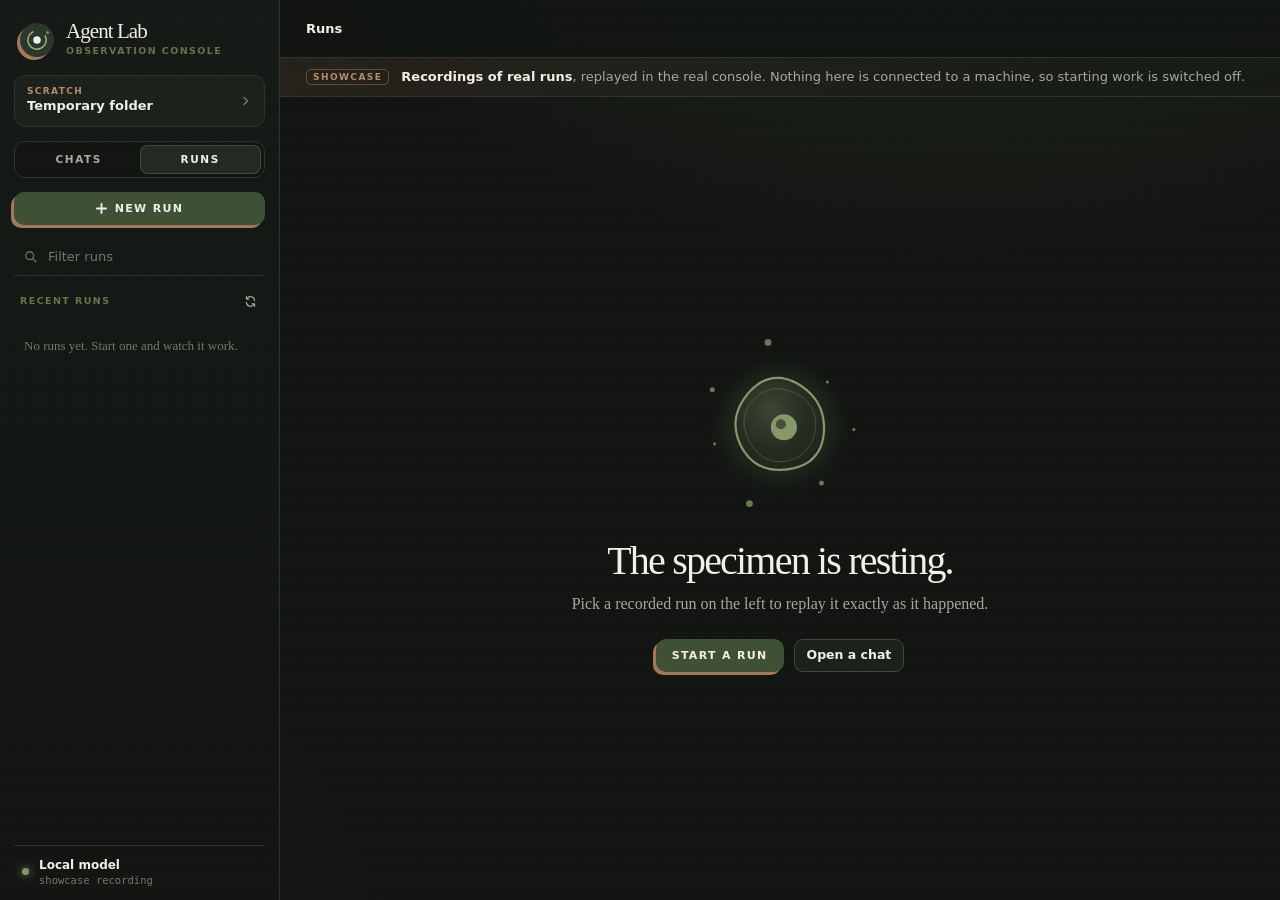
==== commit ef001314: "Rebuild the console and publish it as a read-only showcase New console (agent-lab/ui) with live narr" ====
--- a/agent-lab/ui/index.html
+++ b/agent-lab/ui/index.html
@@ -4,455 +4,214 @@
   <meta charset="utf-8">
   <meta name="viewport" content="width=device-width, initial-scale=1">
   <meta name="color-scheme" content="dark">
+  <meta name="theme-color" content="#121512">
+  <meta name="description" content="Agent Lab: an observation console for small language models working inside a bounded harness.">
   <title>Agent Lab</title>
-  <link rel="icon" type="image/svg+xml" href="favicon.svg?v=20260920-studio-8">
-  <link rel="stylesheet" href="styles.css?v=20260921-provider-1">
+  <link rel="icon" type="image/svg+xml" href="favicon.svg">
+  <link rel="stylesheet" href="styles.css">
+  <script type="module" src="app.js"></script>
 </head>
 <body>
-  <div class="app-shell">
-    <header class="app-header">
-      <div class="header-leading">
-        <button id="sidebarToggle" class="icon-button mobile-only" type="button" aria-label="Open navigation" aria-controls="sidebar" aria-expanded="false">
-          <span aria-hidden="true">☰</span>
-        </button>
-        <a class="brand" href="/" aria-label="Agent Lab home">
-          <span class="brand-mark" aria-hidden="true">AL</span>
-          <span class="brand-name">Agent Lab</span>
-        </a>
-      </div>
-
-      <button id="mobileWorkspaceButton" class="mobile-project-button" type="button" aria-controls="workspaceDialog" aria-expanded="false">
-        <span class="project-signal" aria-hidden="true"></span>
-        <span>
-          <strong id="topbarWorkspace">Scratch workspace</strong>
-          <small id="mobileWorkspaceLocation">Temporary folder</small>
-        </span>
+  <a class="skip" href="#main">Skip to the console</a>
+  <div class="app" id="app">
+    <aside class="rail" id="rail" aria-label="Navigation">
+      <div class="brand">
+        <span class="brand-mark" aria-hidden="true"><svg viewBox="-50 -50 100 100"><circle r="27" fill="none" stroke="#a9bd80" stroke-width="4" stroke-dasharray="130 40" transform="rotate(-30)"/><circle r="11" fill="#f2efe6"/><circle cx="31" cy="-22" r="4.5" fill="#a47758"/></svg></span>
+        <div><b>Agent Lab</b><span>observation console</span></div>
+      </div>
+
+      <button class="workspace" id="workspaceButton" type="button" aria-haspopup="dialog">
+        <span class="workspace-kind" id="workspaceKind">Scratch</span>
+        <span class="workspace-name" id="workspaceName">Temporary folder</span>
+        <svg class="chev" viewBox="0 0 12 12" aria-hidden="true"><path d="M4 2.5L7.5 6 4 9.5" fill="none" stroke="currentColor" stroke-width="1.6" stroke-linecap="round"/></svg>
       </button>
 
-      <div class="header-actions">
-        <label class="reasoning-control" for="reasoningLevel">
-          <span>Reasoning</span>
-          <select id="reasoningLevel" title="Choose how much local reasoning to allow">
-            <option value="off">Off</option>
-            <option value="low">Low</option>
-            <option value="standard" selected>Standard</option>
-            <option value="deep">Deep</option>
-            <option value="max">Max</option>
-          </select>
-          <small id="reasoningHint">1,024 thinking tokens</small>
-        </label>
-        <label class="approval-control" for="approvalMode">
-          <span>Tools</span>
-          <select id="approvalMode" title="Choose whether mutating tools need your approval">
-            <option value="auto" selected>Auto</option>
-            <option value="confirm">Confirm</option>
-          </select>
-          <small id="approvalHint">Autonomous tools</small>
-        </label>
-        <button id="providerButton" class="header-button" type="button" aria-controls="providerDialog" aria-haspopup="dialog" title="Choose the model provider">
-          <span class="button-glyph" aria-hidden="true">◈</span>
-          <span id="providerLabel">Local</span>
-        </button>
-        <div id="runStatus" class="status-badge idle" role="status">
-          <span class="status-dot" aria-hidden="true"></span>
-          <span>Ready</span>
-        </div>
-        <button id="inspectorToggle" class="header-button" type="button" aria-label="Details" aria-controls="rightRail" aria-expanded="false">
-          <span class="button-glyph" aria-hidden="true">≡</span>
-          <span>Details</span>
-        </button>
-      </div>
-    </header>
-
-    <main id="layout" class="layout" data-mode="chats">
-      <aside id="sidebar" class="navigation-rail" aria-label="Agent Lab navigation">
-        <div class="rail-fixed">
-          <button id="workspaceDialogTrigger" class="project-switcher" type="button" aria-controls="workspaceDialog" aria-haspopup="dialog">
-            <span class="project-signal" aria-hidden="true"></span>
-            <span class="project-switcher-copy">
-              <small id="workspaceMode">Scratch</small>
-              <strong id="activeProjectName">Scratch workspace</strong>
-              <span id="workspaceLocation">Temporary folder</span>
-            </span>
-            <span class="project-chevron" aria-hidden="true">›</span>
-          </button>
-
-          <div class="mode-switcher" role="tablist" aria-label="Workspace mode">
-            <button id="chatsModeButton" class="mode-button" type="button" role="tab" aria-selected="true" aria-controls="chatNavigation chatSurface" tabindex="0">Chats</button>
-            <button id="runsModeButton" class="mode-button" type="button" role="tab" aria-selected="false" aria-controls="runNavigation runSurface" tabindex="-1">Runs</button>
-          </div>
-        </div>
-
-        <section id="chatNavigation" class="rail-mode" aria-label="Chats">
-          <div class="rail-toolbar">
-            <button id="newChatButton" class="primary-button rail-primary" type="button">
-              <span aria-hidden="true">＋</span>
-              New chat
-            </button>
-          </div>
-          <label class="search-field" for="sessionSearch">
-            <span aria-hidden="true">⌕</span>
-            <span class="sr-only">Search conversations</span>
-            <input id="sessionSearch" type="search" autocomplete="off" placeholder="Search chats">
-          </label>
-          <div id="sessionList" class="record-list" aria-live="polite">
-            <div class="muted">No conversations yet.</div>
-          </div>
-        </section>
-
-        <section id="runNavigation" class="rail-mode" aria-label="Runs" hidden>
-          <div class="rail-toolbar">
-            <button id="newRunButton" class="primary-button rail-primary" type="button">
-              <span aria-hidden="true">＋</span>
-              New run
-            </button>
-            <button id="refreshRuns" class="icon-button" type="button" title="Refresh runs" aria-label="Refresh runs">↻</button>
-          </div>
-          <div class="rail-list-heading">
-            <span>Recent runs</span>
-            <small>Evaluations</small>
-          </div>
-          <div id="runList" class="record-list" aria-live="polite">
-            <div class="muted">No runs loaded yet.</div>
-          </div>
-        </section>
-
-        <footer class="rail-footer">
-          <span class="connection-dot" aria-hidden="true"></span>
-          <span>Local harness</span>
-          <small>127.0.0.1</small>
-        </footer>
-      </aside>
-
-      <section class="work-surface">
-        <section id="chatSurface" class="mode-surface chat-surface" aria-labelledby="chatHeading">
-          <header class="record-header">
-            <div class="record-heading-copy">
-              <p id="workspaceHeadingWorkspace" class="record-context">Scratch workspace</p>
-              <h1 id="chatHeading">Local conversation</h1>
-              <p id="workspaceSubtitle">Ask the local model to inspect, explain, or build inside the selected project.</p>
-              <span id="workspaceTitle" class="sr-only">Local session</span>
+      <div class="seg" role="tablist" aria-label="Mode">
+        <button role="tab" id="modeChats" type="button" aria-selected="false">Chats</button>
+        <button role="tab" id="modeRuns" type="button" aria-selected="true">Runs</button>
+      </div>
+
+      <button class="primary" id="newButton" type="button"><svg viewBox="0 0 12 12" aria-hidden="true"><path d="M6 1v10M1 6h10" stroke="currentColor" stroke-width="2" stroke-linecap="round"/></svg><span id="newLabel">New run</span></button>
+
+      <label class="search"><svg viewBox="0 0 16 16" aria-hidden="true"><path d="M2 6.5a4.5 4.5 0 1 0 9 0a4.5 4.5 0 1 0-9 0M10 10l3.5 3.5" fill="none" stroke="currentColor" stroke-width="1.5" stroke-linecap="round"/></svg><input id="listSearch" type="search" placeholder="Filter" autocomplete="off" aria-label="Filter the list"></label>
+
+      <div class="list-head"><span id="listHead">Recent runs</span><button class="icon-btn small" id="refreshList" type="button" aria-label="Refresh the list"><svg viewBox="0 0 16 16" aria-hidden="true"><path d="M13 7A5 5 0 0 0 3.6 4.6M3 9a5 5 0 0 0 9.4 2.4M3 2v3h3M13 14v-3h-3" fill="none" stroke="currentColor" stroke-width="1.4" stroke-linecap="round" stroke-linejoin="round"/></svg></button></div>
+      <ul class="records" id="recordList" aria-label="Records"></ul>
+
+      <button class="rail-foot" id="providerButton" type="button" aria-haspopup="dialog">
+        <i id="providerDot"></i><span><b id="providerModel">Local model</b><small id="providerEndpoint">127.0.0.1:8080</small></span>
+      </button>
+    </aside>
+    <div class="scrim" id="scrim" hidden></div>
+
+    <main id="main" tabindex="-1">
+      <header class="top">
+        <button class="icon-btn mobile-only" id="menuButton" type="button" aria-label="Open navigation"><svg viewBox="0 0 16 16" aria-hidden="true"><path d="M2 4h12M2 8h12M2 12h12" stroke="currentColor" stroke-width="1.6" stroke-linecap="round"/></svg></button>
+        <div class="crumbs" id="crumbs"></div>
+        <div class="spacer"></div>
+        <div class="controls" id="chatControls" hidden>
+          <label class="select"><span>Reasoning</span><select id="reasoningSelect" aria-label="Reasoning level"></select></label>
+          <label class="select"><span>Tools</span><select id="approvalSelect" aria-label="Tool approval mode"><option value="auto">Automatic</option><option value="confirm">Ask first</option></select></label>
+        </div>
+        <div class="controls" id="runChips" hidden></div>
+        <div class="replay" id="replay" hidden>
+          <button class="play" id="replayButton" type="button" aria-label="Replay this run"><svg viewBox="0 0 12 12" aria-hidden="true"><path id="replayIcon" d="M3 1.5v9l7.5-4.5z" fill="currentColor"/></svg></button>
+          <div class="scrub" id="scrub" role="slider" aria-label="Replay position" tabindex="0" aria-valuemin="0" aria-valuemax="100" aria-valuenow="100"><i id="scrubFill"></i></div>
+          <div class="speed" id="speed" role="group" aria-label="Replay speed"><button type="button" data-speed="1">1×</button><button type="button" data-speed="4" class="on">4×</button><button type="button" data-speed="16">16×</button></div>
+        </div>
+        <button class="ghost" id="detailsButton" type="button" aria-controls="drawer" aria-expanded="false">Details</button>
+      </header>
+
+      <div class="banner" id="banner" hidden></div>
+
+      <section class="view run-view" id="runView" hidden aria-label="Run">
+        <div class="wrap">
+          <section class="chamber" id="chamber">
+            <div class="specimen" id="runSpecimen"></div>
+            <div class="now">
+              <div class="eyebrow"><span class="live" id="liveLabel">Live</span><span class="sep">/</span><span>Turn <b id="turnNo">0</b> of <b id="turnMax">18</b></span><span class="sep">/</span><span id="clock">0:00</span></div>
+              <h1 id="nowTitle">Waking the specimen</h1>
+              <p class="sub" id="nowSub"></p>
             </div>
-            <div class="record-state">
-              <span id="chatStatus">ready</span>
-            </div>
-          </header>
-
-          <div id="chatMessages" class="chat-messages empty-panel" aria-live="polite">
-            <div class="empty-symbol" aria-hidden="true">◇</div>
-            <h2>Start with a real job</h2>
-            <p>Ask a question, request a change, or point the agent at a problem in this project.</p>
-          </div>
-
-          <div class="composer-dock">
-            <button id="stopJobButton" class="job-recovery" type="button" hidden>Stop current turn</button>
-            <button id="retryJobButton" class="job-recovery" type="button" hidden>Retry turn</button>
-            <div id="approvalJob" class="job-recovery approval-job" hidden>
-              <span id="approvalJobCopy">The agent wants to change the project.</span>
-              <button id="approveJobButton" class="secondary-button" type="button">Approve</button>
-              <button id="denyJobButton" class="text-button" type="button">Deny</button>
-            </div>
-            <section class="chat-composer" aria-label="Message composer">
-              <textarea id="chatInput" rows="3" placeholder="Ask something or give it a job..."></textarea>
-              <div class="composer-footer">
-                <div class="composer-target">
-                  <span class="project-signal" aria-hidden="true"></span>
-                  <span id="composerWorkspace">Scratch workspace</span>
-                </div>
-                <span id="chatNote" class="composer-note">Ctrl + Enter to send</span>
-                <button id="sendButton" class="primary-button send-button" type="button">
-                  Send
-                  <span aria-hidden="true">↗</span>
-                </button>
-              </div>
-            </section>
-          </div>
-        </section>
-
-        <section id="runSurface" class="mode-surface run-surface" aria-labelledby="runTitle" hidden>
-          <div id="runEmptyState" class="surface-empty">
-            <div class="empty-symbol" aria-hidden="true">△</div>
-            <h2>Select a run</h2>
-            <p>Inspect a previous evaluation or give the local agent a new task.</p>
-            <button id="emptyNewRunButton" class="primary-button" type="button">New run</button>
-          </div>
-          <article id="runOverview" class="run-overview" hidden>
-            <header class="record-header">
-              <div class="record-heading-copy">
-                <p id="runProjectLabel" class="record-context">Scratch workspace</p>
-                <h1 id="runTitle">Run</h1>
-                <p id="runSummary">Select a run to inspect its outcome.</p>
-              </div>
-              <div class="record-actions">
-                <button id="stopRunButton" class="secondary-button" type="button" hidden>Stop run</button>
-                <button id="approveRunButton" class="secondary-button approval-action" type="button" hidden>Approve action</button>
-                <button id="denyRunButton" class="text-button approval-action" type="button" hidden>Deny</button>
-                <button id="resumeRunButton" class="secondary-button" type="button" hidden>Resume run</button>
-                <button id="runDetailsButton" class="secondary-button" type="button">Open details</button>
-              </div>
-            </header>
-            <div class="run-hero">
-              <div class="run-hero-mark" aria-hidden="true">AL</div>
-              <div>
-                <small>Evaluation record</small>
-                <h2>The work, not the telemetry</h2>
-                <p>Workflow progress, activity, files, and raw output are available in Details without crowding this surface.</p>
-              </div>
-            </div>
-          </article>
-        </section>
-      </section>
-
-      <button id="detailsBackdrop" class="drawer-backdrop" type="button" aria-label="Close details" hidden></button>
-      <aside id="rightRail" class="details-drawer" aria-label="Details" aria-hidden="true" inert>
-        <header class="details-header">
-          <div>
-            <p id="inspectorMeta">Session</p>
-            <h2 id="inspectorTitle">Details</h2>
-          </div>
-          <button id="closeInspector" class="icon-button" type="button" aria-label="Close details">×</button>
-        </header>
-
-        <div id="inspectorTabs" class="details-tabs" role="tablist" aria-label="Record details">
-          <button class="details-tab active" type="button" role="tab" data-details-tab="overview" aria-selected="true" aria-controls="detailsOverview">Overview</button>
-          <button class="details-tab" type="button" role="tab" data-details-tab="workflow" aria-selected="false" aria-controls="detailsWorkflow">Workflow</button>
-          <button class="details-tab" type="button" role="tab" data-details-tab="review" aria-selected="false" aria-controls="detailsReview">Changes</button>
-          <button class="details-tab" type="button" role="tab" data-details-tab="activity" aria-selected="false" aria-controls="detailsActivity">Activity</button>
-          <button class="details-tab" type="button" role="tab" data-details-tab="files" aria-selected="false" aria-controls="detailsFiles">Files</button>
-        </div>
-
-        <div class="details-scroll">
-          <section id="detailsOverview" class="details-panel" role="tabpanel">
-            <div id="inspectorContent" class="detail-list"></div>
-          </section>
-
-          <section id="detailsWorkflow" class="details-panel" role="tabpanel" hidden>
-            <div id="workflowRail" class="workflow-rail">
-              <div class="workflow-header">
-                <div>
-                  <small>Current phase</small>
-                  <h3 id="workflowHeading">Intake</h3>
-                </div>
-                <span id="workflowStatus" class="workflow-status active">Active</span>
-              </div>
-              <div id="workflowSteps" class="workflow-steps" aria-label="Workflow phases"></div>
-              <div class="workflow-copy">
-                <p id="workflowSummary">Request received.</p>
-                <p><strong>Next</strong><span id="workflowNext">Understand the request and inspect the project.</span></p>
-              </div>
+            <div class="chamber-side">
+              <div class="verdict" id="verdict" hidden><span class="stamp" id="stamp"></span><small id="verdictSub"></small></div>
+              <div class="actions" id="runActions"></div>
             </div>
           </section>
 
-          <section id="detailsReview" class="details-panel" role="tabpanel" hidden>
-            <div class="review-header">
-              <div>
-                <small>Change review</small>
-                <h3>Project changes</h3>
+          <section class="approval" id="runApproval" hidden aria-live="assertive"></section>
+
+          <nav class="phases" id="phases" aria-label="Workflow phases"></nav>
+
+          <div class="grid">
+            <section class="card">
+              <h2>Activity <small id="feedCount"></small></h2>
+              <div class="feed" id="feed" aria-live="polite"></div>
+              <button class="jump" id="jumpButton" type="button" hidden>Jump to latest</button>
+            </section>
+            <aside class="side">
+              <section class="card">
+                <h2>Evaluator <small id="evalLabel">not run yet</small></h2>
+                <div class="checks" id="checks"></div>
+              </section>
+              <section class="card">
+                <h2>Budget <small id="budgetLabel"></small></h2>
+                <div class="budget"><div class="meter" id="meter"></div><div class="bstats"><span>calls <b id="callsUsed">0</b>/<span id="callsMax">18</span> <span id="extNote"></span></span><span>tools <b id="toolsUsed">0</b></span></div></div>
+              </section>
+              <section class="card">
+                <h2>Files <small id="fileCount"></small></h2>
+                <ul class="files" id="files"></ul>
+              </section>
+              <section class="card" id="quoteCard" hidden>
+                <h2>The model's own summary <small>unverified</small></h2>
+                <div class="quote"><p id="quote"></p></div>
+              </section>
+            </aside>
+          </div>
+        </div>
+      </section>
+
+      <section class="view chat-view" id="chatView" hidden aria-label="Conversation">
+        <div class="chat-scroll" id="chatScroll">
+          <div class="chat-col" id="chatMessages" aria-live="polite"></div>
+        </div>
+        <div class="chat-bottom">
+          <div class="chat-col">
+            <div class="job-banner" id="jobBanner" hidden></div>
+            <form class="composer" id="composer">
+              <textarea id="chatInput" rows="1" placeholder="Ask something, or give it a job…" aria-label="Message"></textarea>
+              <div class="composer-row">
+                <span class="composer-meta" id="composerMeta"></span>
+                <button class="ghost danger" id="stopJobButton" type="button" hidden>Stop</button>
+                <button class="send" id="sendButton" type="submit"><span>Send</span><kbd>Ctrl ↵</kbd></button>
               </div>
-              <span id="reviewStatus" class="review-status">Not reviewed</span>
-            </div>
-            <p id="reviewSummary" class="review-summary">The harness has not captured a diff for this record yet.</p>
-            <div id="reviewStats" class="review-stats"></div>
-            <div id="reviewFileList" class="review-file-list empty-panel">
-              <div>No changed files.</div>
-              <small>Run a diff review after making changes.</small>
-            </div>
-            <pre id="reviewDiff" class="review-diff">No diff captured.</pre>
-          </section>
-
-          <section id="detailsActivity" class="details-panel" role="tabpanel" hidden>
-            <div class="panel-caption">
-              <span>Timeline</span>
-              <small id="turnCount">0 model calls</small>
-            </div>
-            <div id="activity" class="activity-list empty-panel">
-              <div>No activity yet.</div>
-              <small>Runs and tool calls will appear here.</small>
-            </div>
-          </section>
-
-          <section id="detailsFiles" class="details-panel" role="tabpanel" hidden>
-            <div id="filePreview" class="file-preview" hidden>
-              <div class="file-preview-header">
-                <span>File preview</span>
-                <button id="closeFilePreview" class="text-button" type="button">Back to files</button>
-              </div>
-              <pre id="fileViewer">Select a file to preview it.</pre>
-            </div>
-            <div id="filesIndex">
-              <div class="panel-caption">
-                <span>Artifacts</span>
-                <small id="fileCount">—</small>
-              </div>
-              <div id="fileList" class="file-list empty-panel">
-                <div>No artifacts yet.</div>
-                <small>Files created during this record will appear here.</small>
-              </div>
-            </div>
-          </section>
-
-          <details class="raw-output-disclosure">
-            <summary>Raw process output</summary>
-            <pre id="rawOutput">No process output yet.</pre>
-          </details>
-        </div>
-      </aside>
+            </form>
+          </div>
+        </div>
+      </section>
+
+      <section class="view empty-view" id="emptyView" hidden aria-label="Start">
+        <div class="empty">
+          <div class="specimen big" id="emptySpecimen"></div>
+          <h1 id="emptyTitle">The specimen is resting.</h1>
+          <p id="emptyCopy">Start a run to watch a small model work through a task, or open a chat.</p>
+          <div class="empty-actions"><button class="primary" id="emptyRun" type="button">Start a run</button><button class="ghost" id="emptyChat" type="button">Open a chat</button></div>
+        </div>
+      </section>
     </main>
+
+    <aside class="drawer" id="drawer" aria-label="Details" hidden>
+      <header class="drawer-head">
+        <div class="tabs" role="tablist" aria-label="Detail views">
+          <button role="tab" type="button" data-tab="overview" aria-selected="true">Overview</button>
+          <button role="tab" type="button" data-tab="files">Files</button>
+          <button role="tab" type="button" data-tab="changes">Changes</button>
+          <button role="tab" type="button" data-tab="events">Events</button>
+          <button role="tab" type="button" data-tab="output">Output</button>
+        </div>
+        <button class="icon-btn" id="closeDrawer" type="button" aria-label="Close details"><svg viewBox="0 0 16 16" aria-hidden="true"><path d="M4 4l8 8M12 4l-8 8" stroke="currentColor" stroke-width="1.6" stroke-linecap="round"/></svg></button>
+      </header>
+      <div class="drawer-body">
+        <section class="pane" data-pane="overview" id="paneOverview"></section>
+        <section class="pane" data-pane="files" id="paneFiles" hidden></section>
+        <section class="pane" data-pane="changes" id="paneChanges" hidden></section>
+        <section class="pane" data-pane="events" id="paneEvents" hidden></section>
+        <section class="pane" data-pane="output" id="paneOutput" hidden></section>
+      </div>
+    </aside>
   </div>
 
-  <dialog id="workspaceDialog" class="modal" aria-labelledby="workspaceDialogTitle">
-    <form method="dialog" class="modal-shell">
-      <header class="modal-header">
-        <div>
-          <p>Project context</p>
-          <h2 id="workspaceDialogTitle">Choose where the agent works</h2>
-        </div>
-        <button id="closeWorkspaceDialog" class="icon-button" type="submit" value="cancel" aria-label="Close project settings">×</button>
-      </header>
-
-      <div class="modal-body">
-        <p class="modal-intro">New chats and runs use this location. Existing records keep the workspace they started with.</p>
-
-        <section class="workspace-choice">
-          <div class="choice-heading">
-            <div>
-              <h3>Scratch or managed project</h3>
-              <p>Scratch work is disposable. Managed projects persist across chats and runs.</p>
-            </div>
-          </div>
-          <label for="projectSelect">Current project</label>
-          <select id="projectSelect">
-            <option value="">Scratch workspace</option>
-          </select>
-          <div class="inline-form">
-            <label class="grow" for="projectName">
-              <span>New managed project</span>
-              <input id="projectName" type="text" maxlength="80" autocomplete="off" placeholder="Project name">
-            </label>
-            <button id="createProjectButton" class="secondary-button align-end" type="button">Create</button>
-          </div>
-        </section>
-
-        <section class="workspace-choice">
-          <div class="choice-heading">
-            <div>
-              <h3>Existing folder</h3>
-              <p>Give the agent an explicit folder elsewhere on this machine.</p>
-            </div>
-          </div>
-          <label for="workspacePath">Folder path</label>
-          <input id="workspacePath" class="mono-input" type="text" spellcheck="false" autocomplete="off" placeholder="C:\path\to\project">
-          <div class="button-row">
-            <button id="openProjectButton" class="secondary-button" type="button">Open folder</button>
-            <button id="clearWorkspace" class="text-button" type="button">Use scratch instead</button>
-          </div>
-        </section>
-
-        <div id="workspaceStatus" class="workspace-status" role="status">Scratch work is isolated and disposable.</div>
-      </div>
+  <dialog class="dialog" id="runDialog" aria-labelledby="runDialogTitle">
+    <form method="dialog" id="runForm">
+      <header><p class="kicker">New run</p><h2 id="runDialogTitle">Put the specimen to work</h2></header>
+      <label class="field"><span>Starting point</span><select id="presetSelect"></select></label>
+      <p class="hint" id="presetDescription"></p>
+      <label class="field"><span>Task</span><textarea id="taskText" rows="9" spellcheck="false"></textarea></label>
+      <div class="field-row">
+        <label class="field"><span>Reasoning</span><select id="runReasoning"></select></label>
+        <label class="field"><span>Tools</span><select id="runApproval"><option value="auto">Automatic</option><option value="confirm">Ask before changes</option></select></label>
+      </div>
+      <label class="check"><input type="checkbox" id="runGated" checked><span><b>Grade it</b> with the preset's completion gates and evaluator. Off means a free-form custom run that is not a benchmark result.</span></label>
+      <details class="skills" id="skillsBox">
+        <summary>Skills <small id="skillsSummary"></small></summary>
+        <div class="skill-list" id="skillList"></div>
+        <div class="skill-search"><input id="skillQuery" type="search" placeholder="Search the local skill shelf" aria-label="Search skills"><button class="ghost" id="skillSearchButton" type="button">Search</button><button class="ghost" id="skillRemoteButton" type="button">Search skills.sh…</button></div>
+        <div class="skill-results" id="skillResults"></div>
+      </details>
+      <p class="hint">Target: <b id="runTarget">Scratch workspace</b></p>
+      <footer><button class="ghost" value="cancel" type="submit" formnovalidate>Cancel</button><button class="primary" id="startRunButton" type="button">Start run</button></footer>
     </form>
   </dialog>
 
-  <dialog id="runDialog" class="modal" aria-labelledby="runDialogTitle">
-    <form method="dialog" class="modal-shell run-modal">
-      <header class="modal-header">
-        <div>
-          <p>Evaluation</p>
-          <h2 id="runDialogTitle">Start a new run</h2>
-        </div>
-        <button id="closeRunDialog" class="icon-button" type="submit" value="cancel" aria-label="Close new run">×</button>
-      </header>
-      <div class="modal-body">
-        <label for="taskPreset">Starting point</label>
-        <select id="taskPreset">
-          <option value="custom">Custom task</option>
-        </select>
-
-        <label for="taskText">Task</label>
-        <textarea id="taskText" rows="10" spellcheck="true" placeholder="Describe what the agent should build or investigate."></textarea>
-
-        <section class="skill-config" aria-labelledby="skillConfigTitle">
-          <div class="skill-config-heading">
-            <div>
-              <h3 id="skillConfigTitle">Working skills</h3>
-              <p id="skillSummary">Loading the trusted defaults…</p>
-            </div>
-            <button id="resetSkillsButton" class="text-button" type="button">Reset</button>
-          </div>
-          <div id="skillOverride" class="skill-options" aria-label="Skill selection"></div>
-          <div class="skill-config-actions">
-            <button id="findSkillsButton" class="secondary-button" type="button" aria-expanded="false" aria-controls="skillFinder">Find skills</button>
-            <small>Defaults are recorded with this run. Project-local skills are never enabled silently.</small>
-          </div>
-          <div id="skillFinder" class="skill-finder" hidden>
-            <div class="skill-finder-row">
-              <label class="grow" for="skillSearch">
-                <span>Search the catalog</span>
-                <input id="skillSearch" type="search" autocomplete="off" placeholder="e.g. browser testing">
-              </label>
-              <button id="searchSkillsButton" class="secondary-button align-end" type="button">Search local</button>
-              <button id="searchRemoteSkillsButton" class="text-button align-end" type="button">Search skills.sh</button>
-            </div>
-            <div id="skillResults" class="skill-results" aria-live="polite">Search the local catalog or explicitly search skills.sh.</div>
-          </div>
-        </section>
-
-        <label class="check-row" for="useGates">
-          <input id="useGates" type="checkbox" checked>
-          <span>
-            <strong>Apply completion gates</strong>
-            <small>Require workflow and verification checks before the run can finish.</small>
-          </span>
-        </label>
-
-        <div class="run-target">
-          <span>Target project</span>
-          <strong id="runTarget">Scratch workspace</strong>
-        </div>
-        <div id="launchNote" class="launch-note" role="status">Runs use the active project and reasoning level.</div>
-      </div>
-      <footer class="modal-footer">
-        <button class="text-button" type="submit" value="cancel">Cancel</button>
-        <button id="runButton" class="primary-button" type="button">Start run</button>
-      </footer>
+  <dialog class="dialog" id="workspaceDialog" aria-labelledby="workspaceDialogTitle">
+    <form method="dialog">
+      <header><p class="kicker">Workspace</p><h2 id="workspaceDialogTitle">Where the specimen works</h2></header>
+      <p class="hint">New chats and runs use this location. Existing records keep the workspace they started in.</p>
+      <div class="ws-options" id="workspaceOptions"></div>
+      <div class="field-row tight"><label class="field"><span>New managed project</span><input id="projectName" placeholder="Project name" autocomplete="off"></label><button class="ghost" id="createProjectButton" type="button">Create</button></div>
+      <div class="field-row tight"><label class="field"><span>Existing folder</span><input id="folderPath" placeholder="C:\path\to\project" autocomplete="off" spellcheck="false"></label><button class="ghost" id="useFolderButton" type="button">Use folder</button></div>
+      <p class="hint warn-text">An existing folder is real filesystem access. Path checks are not a sandbox, and the model can run scripts it writes. Keep secrets out of it.</p>
+      <footer><button class="ghost" value="close" type="submit">Done</button></footer>
     </form>
   </dialog>
 
-  <dialog id="providerDialog" class="modal" aria-labelledby="providerDialogTitle">
-    <form method="dialog" class="modal-shell provider-modal">
-      <header class="modal-header">
-        <div>
-          <p>Model connection</p>
-          <h2 id="providerDialogTitle">Choose the brain</h2>
-        </div>
-        <button id="closeProviderDialog" class="icon-button" type="submit" value="cancel" aria-label="Close model connection">×</button>
-      </header>
-      <div class="modal-body">
-        <p class="modal-intro">The local model remains the default. An API provider runs through the same workspace, tools, workflow gates, approvals, and crash recovery.</p>
-        <label for="providerType">Provider</label>
-        <select id="providerType">
-          <option value="local">Local model</option>
-          <option value="openai_compatible">OpenAI-compatible API</option>
-        </select>
-
-        <section id="remoteProviderFields" class="provider-fields" hidden>
-          <label for="providerEndpoint">Chat completions endpoint</label>
-          <input id="providerEndpoint" type="url" spellcheck="false" autocomplete="url" placeholder="https://api.openai.com/v1/chat/completions">
-          <label for="providerModel">Model name</label>
-          <input id="providerModel" type="text" spellcheck="false" autocomplete="off" placeholder="gpt-5.6">
-          <label for="providerApiKey">API key</label>
-          <input id="providerApiKey" type="password" spellcheck="false" autocomplete="new-password" placeholder="Paste a key for this session only">
-          <small id="providerKeyHint" class="form-hint">The key stays in memory while this Agent Lab process is running. It is never written to the project, transcript, or Git.</small>
-        </section>
-        <div id="providerStatus" class="workspace-status" role="status">Local model selected.</div>
-      </div>
-      <footer class="modal-footer">
-        <button class="text-button" type="submit" value="cancel">Cancel</button>
-        <button id="saveProviderButton" class="primary-button" type="button">Use provider</button>
-      </footer>
+  <dialog class="dialog" id="providerDialog" aria-labelledby="providerDialogTitle">
+    <form method="dialog" id="providerForm">
+      <header><p class="kicker">Model</p><h2 id="providerDialogTitle">Which brain goes in the jar</h2></header>
+      <div class="ws-options" id="providerOptions">
+        <label class="option"><input type="radio" name="provider" value="local" checked><span><b>Local model</b><small>llama.cpp on this machine, the default</small></span></label>
+        <label class="option"><input type="radio" name="provider" value="openai_compatible"><span><b>OpenAI-compatible API</b><small>Same harness, tools and gates; a remote model</small></span></label>
+      </div>
+      <div id="remoteFields" hidden>
+        <label class="field"><span>Endpoint</span><input id="providerEndpointInput" placeholder="https://api.example.com/v1/chat/completions" autocomplete="off" spellcheck="false"></label>
+        <label class="field"><span>Model</span><input id="providerModelInput" placeholder="model-name" autocomplete="off" spellcheck="false"></label>
+        <label class="field"><span>API key</span><input id="providerKeyInput" type="password" placeholder="Held in memory only; leave blank to keep the loaded key" autocomplete="off"></label>
+      </div>
+      <p class="hint" id="providerStatus"></p>
+      <footer><button class="ghost" value="cancel" type="submit" formnovalidate>Cancel</button><button class="primary" id="saveProviderButton" type="button">Use this model</button></footer>
     </form>
   </dialog>
 
-  <script src="app.js?v=20260921-provider-1"></script>
+  <div class="toasts" id="toasts" role="status" aria-live="polite"></div>
 </body>
 </html>
--- a/agent-lab/ui/styles.css
+++ b/agent-lab/ui/styles.css
@@ -1,1241 +1,544 @@
+/* Agent Lab console. Field-notebook palette, dark edition: forest and moss
+   surfaces, paper text, a living sage for the specimen, clay for small
+   signature details. Fonts are local to Windows so the console stays offline. */
+
 :root {
+  --bg: #121512;
+  --bg-2: #161a16;
+  --panel: #1b211b;
+  --panel-2: #222b22;
+  --line: #2c3529;
+  --line-2: #3f4a3b;
+  --text: #f2efe6;
+  --muted: #a7a99f;
+  --dim: #74786b;
+  --forest: #29382b;
+  --moss: #3f5134;
+  --moss-hover: #4a5f3d;
+  --olive: #68734a;
+  --sage: #879868;
+  --live: #a9bd80;
+  --clay: #a47758;
+  --clay-soft: #b78b68;
+  --ochre: #d0a568;
+  --rust: #c0605a;
+  --live-soft: rgba(169, 189, 128, 0.10);
+  --rust-soft: rgba(192, 96, 90, 0.12);
+  --ochre-soft: rgba(208, 165, 104, 0.12);
+  --ui: "Segoe UI Variable Text", "Segoe UI", Inter, system-ui, sans-serif;
+  --display: Georgia, "Times New Roman", serif;
+  --mono: "Cascadia Mono", "Cascadia Code", Consolas, ui-monospace, monospace;
+  --ease: cubic-bezier(.22, 1, .36, 1);
+  --radius: 12px;
+  --rail: 280px;
   color-scheme: dark;
-  --ink: #151713;
-  --ink-deep: #0f110e;
-  --steel: #252a22;
-  --steel-light: #30372b;
-  --paper: #ebe7d9;
-  --slate: #a4a79b;
-  --slate-dim: #70766a;
-  --copper: #d38b62;
-  --copper-strong: #e4ad86;
-  --mint: #91b8a5;
-  --amber: #d2af68;
-  --danger: #d77d82;
-  --iris: var(--copper);
-  --iris-strong: var(--copper-strong);
-  --cyan: var(--mint);
-  --line: color-mix(in srgb, var(--paper) 11%, transparent);
-  --line-strong: color-mix(in srgb, var(--paper) 20%, transparent);
-  --surface: color-mix(in srgb, var(--steel) 74%, var(--ink));
-  --ui-font: Bahnschrift, "Segoe UI Variable", "Segoe UI", sans-serif;
-  --text-font: Aptos, "Segoe UI", sans-serif;
-  --mono-font: "Cascadia Mono", "SFMono-Regular", Consolas, monospace;
-  --header-height: 60px;
-  --rail-width: 280px;
-  --drawer-width: 380px;
-  --ease: 180ms cubic-bezier(.2, .8, .2, 1);
-}
-
-*, *::before, *::after { box-sizing: border-box; }
-
-html,
+}
+
+* { box-sizing: border-box; }
+html, body { height: 100%; }
 body {
-  width: 100%;
-  min-width: 0;
-  height: 100%;
   margin: 0;
-  overflow: hidden;
-  background: var(--ink);
-  color: var(--paper);
-  font-family: var(--text-font);
-  font-size: 15px;
-}
-
-button,
-input,
-select,
-textarea {
-  color: inherit;
-  font: inherit;
-}
-
+  background:
+    radial-gradient(1100px 600px at 75% -10%, rgba(104, 115, 74, 0.16), transparent 60%),
+    radial-gradient(700px 500px at 0% 100%, rgba(164, 119, 88, 0.05), transparent 60%),
+    var(--bg);
+  color: var(--text);
+  font: 14px/1.5 var(--ui);
+  -webkit-font-smoothing: antialiased;
+  text-rendering: optimizeLegibility;
+}
+body::before {
+  content: ""; position: fixed; inset: 0; z-index: 90; pointer-events: none; opacity: .05;
+  background-image: radial-gradient(rgba(242, 239, 230, .7) .45px, transparent .45px);
+  background-size: 5px 5px;
+}
+::selection { background: var(--clay); color: var(--text); }
+button, input, select, textarea { font: inherit; color: inherit; }
 button { cursor: pointer; }
-button:disabled { cursor: wait; opacity: .58; }
+button:disabled { cursor: not-allowed; opacity: .45; }
+:focus-visible { outline: 2px solid var(--clay-soft); outline-offset: 2px; border-radius: 6px; }
 [hidden] { display: none !important; }
-
-button,
-input,
-select,
-textarea,
-summary {
-  outline: none;
-}
-
-:where(button, input, select, textarea, summary):focus-visible {
-  outline: 2px solid var(--iris);
-  outline-offset: 3px;
-}
-
-::selection {
-  background: color-mix(in srgb, var(--iris) 44%, transparent);
-  color: white;
-}
-
-.sr-only {
-  position: absolute;
-  width: 1px;
-  height: 1px;
-  padding: 0;
-  margin: -1px;
-  overflow: hidden;
-  clip: rect(0, 0, 0, 0);
-  white-space: nowrap;
-  border: 0;
-}
-
-.app-shell {
-  height: 100%;
-  min-height: 0;
-  display: grid;
-  grid-template-rows: var(--header-height) minmax(0, 1fr);
-  background: var(--ink);
-}
-
-.app-header {
-  position: relative;
-  z-index: 50;
-  min-width: 0;
-  display: grid;
-  grid-template-columns: minmax(190px, var(--rail-width)) minmax(0, 1fr) auto;
-  align-items: center;
-  border-bottom: 1px solid var(--line);
-  background: color-mix(in srgb, var(--ink) 94%, black);
-}
-
-.header-leading,
-.header-actions,
-.brand,
-.mobile-project-button,
-.reasoning-control,
-.approval-control,
-.status-badge,
-.header-button {
-  display: flex;
-  align-items: center;
-}
-
-.header-leading {
-  height: 100%;
-  padding: 0 18px;
+.skip { position: absolute; left: -999px; top: 8px; z-index: 100; background: var(--moss); padding: 8px 12px; border-radius: 8px; }
+.skip:focus { left: 8px; }
+code, kbd { font-family: var(--mono); }
+.dim { color: var(--dim); }
+.label, .kicker, .list-head, .card h2, .eyebrow, .phases .ph, .seg button, .chip, .select span, .field > span {
+  font: 800 9.5px/1.3 var(--ui); letter-spacing: .15em; text-transform: uppercase;
+}
+
+.app { display: grid; grid-template-columns: var(--rail) minmax(0, 1fr) auto; height: 100vh; }
+
+/* ---------- rail ---------- */
+.rail {
+  display: flex; flex-direction: column; gap: 14px; min-height: 0;
+  padding: 18px 14px 12px;
   border-right: 1px solid var(--line);
-}
-
-.brand {
-  gap: 11px;
-  color: var(--paper);
-  font-family: var(--ui-font);
-  text-decoration: none;
-}
-
-.brand-mark {
-  width: 31px;
-  height: 31px;
-  display: grid;
-  place-items: center;
-  border: 1px solid color-mix(in srgb, var(--iris) 60%, var(--line));
-  border-radius: 7px;
-  background: color-mix(in srgb, var(--iris) 10%, var(--steel));
-  color: var(--iris-strong);
-  font: 700 11px/1 var(--mono-font);
-  letter-spacing: .04em;
-}
-
-.brand-name {
-  font-size: 16px;
-  font-weight: 700;
-  letter-spacing: -.015em;
-}
-
-.mobile-project-button {
-  width: min-content;
-  min-width: 0;
-  gap: 10px;
-  justify-self: start;
-  margin-left: 18px;
-  padding: 7px 10px;
-  border: 0;
-  border-radius: 8px;
-  background: transparent;
-  text-align: left;
-}
-
-.mobile-project-button:hover { background: color-mix(in srgb, var(--steel) 65%, transparent); }
-.mobile-project-button strong,
-.mobile-project-button small { display: block; overflow: hidden; text-overflow: ellipsis; white-space: nowrap; }
-.mobile-project-button strong { max-width: 320px; font-family: var(--ui-font); font-size: 12px; font-weight: 650; }
-.mobile-project-button small { max-width: 320px; margin-top: 2px; color: var(--slate); font: 10px/1.2 var(--mono-font); }
-
-.project-signal,
-.connection-dot,
-.status-dot {
-  display: inline-block;
-  flex: none;
-  border-radius: 50%;
-  background: var(--cyan);
-}
-
-.project-signal {
-  width: 8px;
-  height: 8px;
-  box-shadow: 0 0 0 4px color-mix(in srgb, var(--cyan) 12%, transparent);
-}
-
-.header-actions {
-  height: 100%;
-  gap: 12px;
-  padding: 0 18px;
-}
-
-.reasoning-control {
-  gap: 8px;
-  color: var(--slate);
-  font-family: var(--ui-font);
-  font-size: 11px;
-}
-
-.approval-control {
-  gap: 8px;
-  color: var(--slate);
-  font-family: var(--ui-font);
-  font-size: 11px;
-}
-
-.reasoning-control select,
-.approval-control select {
-  height: 32px;
-  padding: 0 28px 0 10px;
-  border: 1px solid var(--line);
-  border-radius: 7px;
-  background: var(--steel);
-  color: var(--paper);
-  font-weight: 650;
-}
-
-.reasoning-control small,
-.approval-control small { color: var(--slate-dim); font-family: var(--mono-font); font-size: 9px; }
-
-.status-badge {
-  min-width: 82px;
-  height: 32px;
-  gap: 7px;
-  justify-content: center;
-  padding: 0 10px;
-  border: 1px solid var(--line);
-  border-radius: 999px;
-  color: var(--slate);
-  font-family: var(--ui-font);
-  font-size: 11px;
-}
-
-.status-dot { width: 7px; height: 7px; }
-.status-badge.thinking .status-dot,
-.status-badge.running .status-dot { background: var(--iris); animation: pulse 1.3s ease-in-out infinite; }
-.status-badge.error .status-dot,
-.status-badge.failed .status-dot,
-.status-badge.interrupted .status-dot { background: var(--danger); }
-.status-badge.blocked .status-dot { background: var(--amber); }
-.status-badge.waiting_approval .status-dot { background: var(--amber); animation: pulse 1.3s ease-in-out infinite; }
-
-.header-button,
-.icon-button,
-.secondary-button,
-.text-button,
-.primary-button {
-  border: 0;
-  border-radius: 8px;
-  font-family: var(--ui-font);
-  font-weight: 650;
-}
-
-.header-button {
-  height: 34px;
-  gap: 7px;
-  padding: 0 11px;
-  border: 1px solid var(--line);
-  background: transparent;
-  color: var(--slate);
-  font-size: 11px;
-}
-
-.header-button:hover,
-.header-button[aria-expanded="true"] {
-  border-color: var(--line-strong);
-  background: var(--steel);
-  color: var(--paper);
-}
-
-.button-glyph { color: var(--iris); font-size: 15px; }
-
-.layout {
-  min-height: 0;
-  display: grid;
-  grid-template-columns: var(--rail-width) minmax(0, 1fr);
-  overflow: hidden;
-}
-
-.navigation-rail {
-  min-width: 0;
-  min-height: 0;
-  display: grid;
-  grid-template-rows: auto minmax(0, 1fr) auto;
-  border-right: 1px solid var(--line);
-  background: color-mix(in srgb, var(--ink) 88%, black);
-}
-
-.rail-fixed { padding: 14px 12px 10px; }
-
-.project-switcher {
-  width: 100%;
-  min-width: 0;
-  display: grid;
-  grid-template-columns: auto minmax(0, 1fr) auto;
-  align-items: center;
-  gap: 11px;
-  padding: 11px;
-  border: 1px solid var(--line);
-  border-radius: 10px;
-  background: color-mix(in srgb, var(--steel) 68%, transparent);
-  color: var(--paper);
-  text-align: left;
-}
-
-.project-switcher:hover {
-  border-color: color-mix(in srgb, var(--iris) 42%, var(--line));
-  background: var(--steel);
-}
-
-.project-switcher-copy { min-width: 0; }
-.project-switcher-copy > * { display: block; overflow: hidden; text-overflow: ellipsis; white-space: nowrap; }
-.project-switcher-copy small { margin-bottom: 3px; color: var(--iris-strong); font: 9px/1 var(--mono-font); letter-spacing: .07em; }
-.project-switcher-copy strong { font-family: var(--ui-font); font-size: 12px; font-weight: 680; }
-.project-switcher-copy span { margin-top: 3px; color: var(--slate); font: 9px/1.2 var(--mono-font); }
-.project-chevron { color: var(--slate-dim); font-size: 20px; }
-
-.mode-switcher {
-  display: grid;
-  grid-template-columns: 1fr 1fr;
-  gap: 3px;
-  margin-top: 12px;
-  padding: 3px;
-  border: 1px solid var(--line);
-  border-radius: 9px;
-  background: var(--ink);
-}
-
-.mode-button {
-  height: 32px;
-  border: 0;
-  border-radius: 6px;
-  background: transparent;
-  color: var(--slate);
-  font-family: var(--ui-font);
-  font-size: 11px;
-  font-weight: 650;
-}
-
-.mode-button:hover { color: var(--paper); }
-.mode-button.active,
-.mode-button[aria-selected="true"] { background: var(--steel); color: var(--paper); box-shadow: inset 0 0 0 1px var(--line); }
-
-.rail-mode {
-  min-height: 0;
-  display: grid;
-  grid-template-rows: auto auto minmax(0, 1fr);
-  gap: 10px;
-  padding: 5px 12px 10px;
-}
-
-.rail-toolbar { display: flex; gap: 8px; }
-.rail-primary { flex: 1; }
-
-.primary-button {
-  min-height: 38px;
-  display: inline-flex;
-  align-items: center;
-  justify-content: center;
-  gap: 8px;
-  padding: 0 15px;
-  background: var(--iris);
-  color: var(--ink-deep);
-  font-size: 12px;
-  box-shadow: 0 7px 22px color-mix(in srgb, var(--iris) 16%, transparent);
-}
-
-.primary-button:hover { background: var(--iris-strong); transform: translateY(-1px); }
-.primary-button:active { transform: translateY(0); }
-
-.icon-button {
-  width: 38px;
-  height: 38px;
-  display: inline-grid;
-  place-items: center;
-  flex: none;
-  border: 1px solid var(--line);
-  background: transparent;
-  color: var(--slate);
-  font-size: 17px;
-}
-
-.icon-button:hover { border-color: var(--line-strong); background: var(--steel); color: var(--paper); }
-
-.search-field {
-  height: 38px;
-  display: flex;
-  align-items: center;
-  gap: 8px;
-  padding: 0 11px;
-  border: 1px solid var(--line);
-  border-radius: 8px;
-  background: var(--ink);
-  color: var(--slate-dim);
-}
-
-.search-field:focus-within { border-color: var(--iris); box-shadow: 0 0 0 3px color-mix(in srgb, var(--iris) 12%, transparent); }
-.search-field input { width: 100%; min-width: 0; border: 0; background: transparent; color: var(--paper); font-size: 12px; }
-.search-field input::placeholder { color: var(--slate-dim); }
-
-.rail-list-heading {
-  display: flex;
-  align-items: baseline;
-  justify-content: space-between;
-  color: var(--slate);
-  font-family: var(--ui-font);
-  font-size: 11px;
-}
-
-.rail-list-heading small { color: var(--slate-dim); font-size: 9px; }
-
-.record-list {
-  min-height: 0;
-  display: grid;
-  align-content: start;
-  gap: 3px;
-  overflow-y: auto;
-  scrollbar-width: thin;
-  scrollbar-color: var(--line-strong) transparent;
-}
-
-.session-item,
-.run-item {
-  position: relative;
-  width: 100%;
-  min-width: 0;
-  padding: 10px 11px;
-  border: 1px solid transparent;
-  border-radius: 8px;
-  background: transparent;
-  color: var(--slate);
-  text-align: left;
-}
-
-.session-item:hover,
-.run-item:hover { background: color-mix(in srgb, var(--steel) 58%, transparent); color: var(--paper); }
-.session-item.active,
-.run-item.active { border-color: var(--line); background: var(--steel); color: var(--paper); }
-.session-item.active::before,
-.run-item.active::before {
-  position: absolute;
-  inset: 8px auto 8px -1px;
-  width: 2px;
-  border-radius: 2px;
-  background: var(--iris);
-  content: "";
-}
-
-.session-item-name,
-.run-item-name { overflow: hidden; text-overflow: ellipsis; white-space: nowrap; font-family: var(--ui-font); font-size: 11px; font-weight: 650; }
-.session-item-meta,
-.run-item-meta { margin-top: 4px; color: var(--slate-dim); font-size: 10px; }
-.run-item-meta { display: flex; gap: 7px; }
-.run-item-status { color: var(--cyan); }
-.run-item-status.failed,
-.run-item-status.error,
-.run-item-status.interrupted { color: var(--danger); }
-.run-item-status.blocked { color: var(--amber); }
-.session-menu { position: absolute; top: 10px; right: 8px; color: var(--slate-dim); }
-.muted { padding: 14px 10px; color: var(--slate-dim); font-size: 11px; }
-
-.rail-footer {
-  display: grid;
-  grid-template-columns: auto 1fr auto;
-  align-items: center;
-  gap: 8px;
-  min-height: 44px;
-  padding: 0 16px;
-  border-top: 1px solid var(--line);
-  color: var(--slate);
-  font-family: var(--ui-font);
-  font-size: 10px;
-}
-
-.rail-footer small { color: var(--slate-dim); font: 9px/1 var(--mono-font); }
-.connection-dot { width: 6px; height: 6px; }
-
-.work-surface {
-  position: relative;
-  min-width: 0;
-  min-height: 0;
-  background: var(--ink);
-}
-
-.mode-surface {
-  width: 100%;
-  height: 100%;
-  min-width: 0;
-  min-height: 0;
-}
-
-.chat-surface {
-  display: grid;
-  grid-template-rows: auto minmax(0, 1fr) auto;
-}
-
-.record-header {
-  min-width: 0;
-  display: flex;
-  align-items: flex-start;
-  justify-content: space-between;
-  gap: 24px;
-  padding: 30px clamp(26px, 5vw, 72px) 20px;
-  border-bottom: 1px solid var(--line);
-}
-
-.record-heading-copy { min-width: 0; }
-.record-actions {
-  display: flex;
-  flex-wrap: wrap;
-  align-items: center;
-  justify-content: flex-end;
-  gap: 8px;
-}
-.record-context {
-  margin: 0 0 7px;
-  color: var(--iris-strong);
-  font: 10px/1.2 var(--mono-font);
-  letter-spacing: .04em;
-}
-
-.record-header h1 {
-  margin: 0;
-  overflow-wrap: anywhere;
-  font-family: var(--ui-font);
-  font-size: clamp(24px, 3vw, 34px);
-  font-weight: 660;
-  letter-spacing: -.03em;
-}
-
-.record-header p:not(.record-context) {
-  max-width: 720px;
-  margin: 8px 0 0;
-  color: var(--slate);
-  line-height: 1.55;
-}
-
-.record-state {
-  padding-top: 5px;
-  color: var(--slate);
-  font: 10px/1 var(--mono-font);
-}
-
-.chat-messages {
-  min-height: 0;
-  overflow-y: auto;
-  padding: 34px clamp(26px, 9vw, 140px) 24px;
-  scrollbar-width: thin;
-  scrollbar-color: var(--line-strong) transparent;
-}
-
-.empty-panel {
-  color: var(--slate);
-}
-
-.chat-messages.empty-panel,
-.surface-empty {
-  display: grid;
-  place-content: center;
-  justify-items: center;
-  text-align: center;
-}
-
-.empty-panel h2,
-.surface-empty h2 { margin: 14px 0 6px; color: var(--paper); font-family: var(--ui-font); font-size: 18px; }
-.empty-panel p,
-.surface-empty p { max-width: 430px; margin: 0; color: var(--slate); line-height: 1.55; }
-.empty-symbol { color: var(--iris); font-family: var(--ui-font); font-size: 32px; }
-
-.chat-message {
-  max-width: 880px;
-  display: grid;
-  grid-template-columns: 30px minmax(0, 1fr);
-  gap: 13px;
-  margin: 0 auto 30px;
-}
-
-.avatar {
-  width: 28px;
-  height: 28px;
-  display: grid;
-  place-items: center;
-  border: 1px solid var(--line);
-  border-radius: 8px;
-  background: var(--steel);
-  color: var(--slate);
-  font-family: var(--ui-font);
-  font-size: 11px;
-  font-weight: 700;
-}
-
-.avatar.user { border-color: color-mix(in srgb, var(--iris) 30%, var(--line)); color: var(--iris-strong); }
-.avatar.assistant { border-color: color-mix(in srgb, var(--cyan) 28%, var(--line)); color: var(--cyan); }
-.chat-message-body { min-width: 0; }
-.chat-message-meta { display: flex; gap: 9px; align-items: baseline; margin: 3px 0 8px; }
-.chat-role { color: var(--paper); font-family: var(--ui-font); font-size: 11px; font-weight: 680; }
-.chat-time { color: var(--slate-dim); font: 9px/1 var(--mono-font); }
-
-.chat-bubble { color: color-mix(in srgb, var(--paper) 93%, var(--slate)); }
-.chat-message.user .chat-bubble {
-  width: fit-content;
-  max-width: min(680px, 100%);
-  padding: 12px 14px;
-  border: 1px solid color-mix(in srgb, var(--iris) 24%, var(--line));
-  border-radius: 10px;
-  background: color-mix(in srgb, var(--iris) 8%, var(--steel));
-}
-
-.chat-content {
-  max-width: 78ch;
-  overflow-wrap: anywhere;
-  white-space: pre-wrap;
-  line-height: 1.68;
-}
-
-.composer-dock {
-  position: relative;
-  z-index: 5;
-  padding: 8px clamp(22px, 7vw, 110px) 20px;
-  background: linear-gradient(to bottom, transparent, var(--ink) 22%);
-}
-
-.chat-composer {
-  max-width: 920px;
-  margin: 0 auto;
-  border: 1px solid var(--line-strong);
-  border-radius: 12px;
-  background: var(--steel);
-  box-shadow: 0 18px 44px rgba(0, 0, 0, .28);
-}
-
-.chat-composer:focus-within { border-color: color-mix(in srgb, var(--iris) 65%, var(--line)); }
-.chat-composer textarea {
-  width: 100%;
-  min-height: 74px;
-  max-height: 190px;
-  resize: vertical;
-  padding: 16px 17px 8px;
-  border: 0;
-  background: transparent;
-  color: var(--paper);
-  line-height: 1.5;
-}
-.chat-composer textarea::placeholder { color: var(--slate-dim); }
-
-.composer-footer {
-  display: flex;
-  align-items: center;
-  gap: 12px;
-  min-height: 52px;
-  padding: 8px 10px 10px 16px;
-}
-
-.composer-target {
-  min-width: 0;
-  display: flex;
-  align-items: center;
-  gap: 8px;
-  color: var(--slate);
-  font-size: 10px;
-}
-.composer-target span:last-child { overflow: hidden; text-overflow: ellipsis; white-space: nowrap; }
-.composer-note { margin-left: auto; color: var(--slate-dim); font-size: 10px; }
-.send-button { min-width: 86px; min-height: 36px; }
-.job-recovery {
-  width: min(920px, 100%);
-  min-height: 38px;
-  display: block;
-  margin: 0 auto 8px;
-  border: 1px solid color-mix(in srgb, var(--amber) 42%, var(--line));
-  border-radius: 8px;
-  background: color-mix(in srgb, var(--amber) 9%, var(--steel));
-  color: color-mix(in srgb, var(--amber) 85%, white);
-  font-family: var(--ui-font);
-  font-weight: 650;
-}
-.approval-job {
-  display: flex;
-  align-items: center;
-  gap: 10px;
-  padding: 8px 12px;
-  text-align: left;
-}
-.approval-job span { flex: 1; min-width: 0; }
-
-.run-surface { overflow-y: auto; }
-.surface-empty { min-height: 100%; padding: 40px 24px; }
-.surface-empty .primary-button { margin-top: 22px; }
-.run-overview { min-height: 100%; }
-.secondary-button {
-  min-height: 38px;
-  padding: 0 14px;
-  border: 1px solid var(--line-strong);
-  background: var(--steel);
-  color: var(--paper);
-  font-size: 11px;
-}
-.secondary-button:hover { border-color: var(--iris); background: var(--steel-light); }
-.run-hero {
-  max-width: 880px;
-  display: grid;
-  grid-template-columns: auto 1fr;
-  gap: 22px;
-  margin: clamp(40px, 9vw, 110px) auto;
-  padding: 0 32px;
-}
-.run-hero-mark {
-  width: 64px;
-  height: 64px;
-  display: grid;
-  place-items: center;
-  border: 1px solid color-mix(in srgb, var(--iris) 32%, var(--line));
-  border-radius: 14px;
-  background: var(--steel);
-  color: var(--iris-strong);
-  font: 700 16px/1 var(--mono-font);
-}
-.run-hero small { color: var(--cyan); font: 10px/1 var(--mono-font); }
-.run-hero h2 { margin: 8px 0; font-family: var(--ui-font); font-size: 22px; }
-.run-hero p { max-width: 620px; margin: 0; color: var(--slate); line-height: 1.65; }
-
-.drawer-backdrop {
-  position: fixed;
-  z-index: 69;
-  inset: var(--header-height) 0 0;
-  border: 0;
-  background: rgba(3, 5, 8, .52);
-  backdrop-filter: blur(2px);
-}
-
-.details-drawer {
-  position: fixed;
-  z-index: 70;
-  inset: var(--header-height) 0 0 auto;
-  width: min(var(--drawer-width), 94vw);
-  min-height: 0;
-  display: grid;
-  grid-template-rows: auto auto minmax(0, 1fr);
-  border-left: 1px solid var(--line-strong);
-  background: color-mix(in srgb, var(--ink) 94%, var(--steel));
-  box-shadow: -24px 0 60px rgba(0, 0, 0, .3);
-  transform: translateX(102%);
-  transition: transform var(--ease);
-}
-
-.details-open .details-drawer { transform: translateX(0); }
-.details-header {
-  min-height: 74px;
-  display: flex;
-  align-items: center;
-  justify-content: space-between;
-  gap: 20px;
-  padding: 14px 16px 12px 20px;
-  border-bottom: 1px solid var(--line);
-}
-.details-header p { margin: 0 0 4px; color: var(--iris-strong); font: 9px/1 var(--mono-font); }
-.details-header h2 { margin: 0; overflow-wrap: anywhere; font-family: var(--ui-font); font-size: 17px; }
-
-.details-tabs {
-  display: grid;
-  grid-template-columns: repeat(4, 1fr);
-  border-bottom: 1px solid var(--line);
-}
-.details-tab {
-  position: relative;
-  min-height: 42px;
-  border: 0;
-  background: transparent;
-  color: var(--slate);
-  font-family: var(--ui-font);
-  font-size: 10px;
-  font-weight: 650;
-}
-.details-tab:hover { color: var(--paper); }
-.details-tab.active,
-.details-tab[aria-selected="true"] { color: var(--paper); }
-.details-tab.active::after,
-.details-tab[aria-selected="true"]::after {
-  position: absolute;
-  right: 14px;
-  bottom: -1px;
-  left: 14px;
-  height: 2px;
-  background: var(--iris);
-  content: "";
-}
-
-.details-scroll {
-  min-height: 0;
-  overflow-y: auto;
-  padding: 18px;
-  scrollbar-width: thin;
-  scrollbar-color: var(--line-strong) transparent;
-}
-.details-panel { min-width: 0; }
-.detail-list { display: grid; }
-.detail-row {
-  display: grid;
-  grid-template-columns: 104px minmax(0, 1fr);
-  gap: 12px;
-  padding: 11px 0;
-  border-bottom: 1px solid var(--line);
-}
-.detail-label { color: var(--slate); font-family: var(--ui-font); font-size: 10px; }
-.detail-value { min-width: 0; overflow-wrap: anywhere; color: var(--paper); font-size: 11px; line-height: 1.45; }
-.muted-value { color: var(--slate); }
-.mono-value { font-family: var(--mono-font); font-size: 9px; }
-.status-inline { display: inline-flex; align-items: center; gap: 7px; }
-
-.workflow-rail { min-width: 0; }
-.workflow-header,
-.panel-caption,
-.file-preview-header {
-  display: flex;
-  align-items: center;
-  justify-content: space-between;
-  gap: 16px;
-  padding-bottom: 13px;
-  border-bottom: 1px solid var(--line);
-}
-.workflow-header small,
-.panel-caption small { color: var(--slate-dim); font: 9px/1 var(--mono-font); }
-.workflow-header h3 { margin: 5px 0 0; font-family: var(--ui-font); font-size: 18px; }
-.workflow-status { color: var(--iris-strong); font-family: var(--ui-font); font-size: 10px; }
-.workflow-status.complete { color: var(--cyan); }
-.workflow-status.blocked { color: var(--amber); }
-.workflow-steps { display: grid; gap: 4px; padding: 16px 0; }
-.workflow-step {
-  display: grid;
-  grid-template-columns: 30px 1fr;
-  gap: 8px;
-  align-items: center;
-  min-height: 32px;
-  padding: 0 9px;
-  border-left: 2px solid var(--line);
-  color: var(--slate-dim);
-}
-.workflow-step-index { font: 9px/1 var(--mono-font); }
-.workflow-step-label { font-family: var(--ui-font); font-size: 10px; }
-.workflow-step.complete { border-left-color: var(--cyan); color: var(--slate); }
-.workflow-step.active { border-left-color: var(--iris); background: color-mix(in srgb, var(--iris) 8%, transparent); color: var(--paper); }
-.workflow-step.blocked { border-left-color: var(--danger); color: var(--danger); }
-.workflow-copy { padding-top: 12px; border-top: 1px solid var(--line); color: var(--slate); font-size: 11px; line-height: 1.55; }
-.workflow-copy p { margin: 0 0 12px; }
-.workflow-copy p:last-child { display: grid; grid-template-columns: 38px 1fr; gap: 8px; margin: 0; }
-.workflow-copy strong { color: var(--paper); font-family: var(--ui-font); font-size: 10px; }
-
-.review-header {
-  display: flex;
-  align-items: flex-start;
-  justify-content: space-between;
-  gap: 16px;
-  padding-bottom: 13px;
-  border-bottom: 1px solid var(--line);
-}
-.review-header small { color: var(--slate-dim); font: 9px/1 var(--mono-font); }
-.review-header h3 { margin: 5px 0 0; font-family: var(--ui-font); font-size: 18px; }
-.review-status { flex: none; color: var(--slate); font-family: var(--ui-font); font-size: 10px; }
-.review-status.current { color: var(--cyan); }
-.review-status.stale { color: var(--amber); }
-.review-summary { margin: 14px 0; color: var(--slate); font-size: 11px; line-height: 1.5; }
-.review-stats { display: grid; gap: 0; margin-bottom: 15px; }
-.review-file-list { display: grid; gap: 4px; padding-top: 6px; }
-.review-file-list.empty-panel { gap: 5px; padding: 22px 8px; text-align: center; }
-.review-file-row {
-  display: grid;
-  grid-template-columns: 58px minmax(0, 1fr) auto;
-  gap: 8px;
-  align-items: center;
-  padding: 9px 0;
-  border-bottom: 1px solid var(--line);
-}
-.review-file-status { color: var(--slate-dim); font: 8px/1 var(--mono-font); text-transform: lowercase; }
-.review-file-status.added { color: var(--cyan); }
-.review-file-status.modified { color: var(--iris-strong); }
-.review-file-status.deleted { color: var(--danger); }
-.review-file-name { min-width: 0; overflow-wrap: anywhere; color: var(--paper); font: 9px/1.45 var(--mono-font); }
-.review-file-size { color: var(--slate-dim); font: 8px/1 var(--mono-font); }
-.review-diff {
-  max-width: 100%;
-  margin: 18px 0 0;
-  padding: 13px;
-  overflow: auto;
-  border: 1px solid var(--line);
-  border-radius: 8px;
-  background: color-mix(in srgb, var(--ink) 65%, var(--steel));
-  color: color-mix(in srgb, var(--paper) 82%, var(--slate));
-  font: 9px/1.55 var(--mono-font);
-  white-space: pre;
-}
-
-.panel-caption { color: var(--paper); font-family: var(--ui-font); font-size: 11px; }
-.activity-list,
-.file-list { display: grid; gap: 4px; padding-top: 12px; }
-.activity-list.empty-panel,
-.file-list.empty-panel { gap: 5px; padding: 28px 8px; text-align: center; }
-.activity-entry {
-  display: grid;
-  grid-template-columns: 8px 58px 1fr;
-  gap: 9px;
-  align-items: start;
-  padding: 9px 0;
-  border-bottom: 1px solid var(--line);
-}
-.activity-marker { width: 6px; height: 6px; margin-top: 4px; border-radius: 50%; background: var(--slate-dim); }
-.activity-entry.success .activity-marker { background: var(--cyan); }
-.activity-entry.tool .activity-marker { background: var(--iris); }
-.activity-entry.error .activity-marker { background: var(--danger); }
-.activity-time { color: var(--slate-dim); font: 9px/1.4 var(--mono-font); }
-.activity-title { color: var(--slate); font-size: 10px; line-height: 1.4; }
-
-.file-button {
-  width: 100%;
-  min-width: 0;
-  display: flex;
-  align-items: center;
-  justify-content: space-between;
-  gap: 12px;
-  padding: 10px;
-  border: 1px solid transparent;
-  border-radius: 7px;
-  background: transparent;
-  color: var(--slate);
-  text-align: left;
-}
-.file-button:hover,
-.file-button.active { border-color: var(--line); background: var(--steel); color: var(--paper); }
-.file-name { min-width: 0; overflow-wrap: anywhere; font: 9px/1.45 var(--mono-font); }
-.file-size { flex: none; color: var(--slate-dim); font: 8px/1 var(--mono-font); }
-.file-preview-header { color: var(--paper); font-family: var(--ui-font); font-size: 11px; }
-.file-preview pre,
-.raw-output-disclosure pre {
-  max-width: 100%;
-  margin: 12px 0 0;
-  overflow: auto;
-  white-space: pre-wrap;
-  overflow-wrap: anywhere;
-  color: color-mix(in srgb, var(--paper) 80%, var(--slate));
-  font: 9px/1.55 var(--mono-font);
-}
-
-.raw-output-disclosure {
-  margin-top: 22px;
-  border-top: 1px solid var(--line);
-}
-.raw-output-disclosure summary {
-  padding: 15px 0;
-  color: var(--slate);
-  font-family: var(--ui-font);
-  font-size: 10px;
-  cursor: pointer;
-}
-
-.text-button {
-  min-height: 36px;
-  padding: 0 8px;
-  background: transparent;
-  color: var(--slate);
-  font-size: 11px;
-}
-.text-button:hover { color: var(--paper); }
-
-dialog {
-  width: min(680px, calc(100vw - 32px));
-  max-height: min(760px, calc(100vh - 32px));
-  padding: 0;
-  overflow: hidden;
-  border: 1px solid var(--line-strong);
-  border-radius: 14px;
-  background: color-mix(in srgb, var(--ink) 92%, var(--steel));
-  color: var(--paper);
-  box-shadow: 0 30px 90px rgba(0, 0, 0, .52);
-  opacity: 0;
-  transform: translateY(12px) scale(.985);
-}
-
-dialog[open] {
-  opacity: 1;
-  transform: translateY(0) scale(1);
-  animation: modal-in var(--ease);
-}
-
-dialog::backdrop { background: rgba(4, 6, 10, .72); backdrop-filter: blur(3px); }
-.modal-shell { max-height: min(760px, calc(100vh - 32px)); display: grid; grid-template-rows: auto minmax(0, 1fr) auto; }
-.modal-header,
-.modal-footer {
-  display: flex;
-  align-items: center;
-  justify-content: space-between;
-  gap: 20px;
-  padding: 17px 20px;
-  border-bottom: 1px solid var(--line);
-}
-.modal-header p { margin: 0 0 4px; color: var(--iris-strong); font: 9px/1 var(--mono-font); }
-.modal-header h2 { margin: 0; font-family: var(--ui-font); font-size: 20px; letter-spacing: -.015em; }
-.modal-body { min-height: 0; overflow-y: auto; padding: 20px; }
-.modal-intro { max-width: 64ch; margin: 0 0 18px; color: var(--slate); line-height: 1.55; }
-.modal-footer { justify-content: flex-end; border-top: 1px solid var(--line); border-bottom: 0; }
-
-.workspace-choice {
-  padding: 17px;
-  border: 1px solid var(--line);
-  border-radius: 10px;
-  background: color-mix(in srgb, var(--steel) 52%, transparent);
-}
-.workspace-choice + .workspace-choice { margin-top: 12px; }
-.choice-heading h3 { margin: 0; font-family: var(--ui-font); font-size: 14px; }
-.choice-heading p { margin: 5px 0 15px; color: var(--slate); font-size: 12px; line-height: 1.5; }
-
-.modal label,
-.run-modal > label,
-.grow > span {
-  display: block;
-  margin-bottom: 7px;
-  color: var(--slate);
-  font-family: var(--ui-font);
-  font-size: 10px;
-  font-weight: 650;
-}
-
-.modal input[type="text"],
-.modal input[type="search"],
-.modal input[type="password"],
-.modal select,
-.modal textarea {
-  width: 100%;
-  border: 1px solid var(--line);
-  border-radius: 8px;
-  background: var(--ink);
-  color: var(--paper);
-}
-.modal input[type="text"],
-.modal input[type="search"],
-.modal input[type="password"],
-.modal select { height: 40px; padding: 0 11px; }
-.modal textarea { min-height: 190px; resize: vertical; padding: 12px; line-height: 1.55; }
-.modal input:focus,
-.modal select:focus,
-.modal textarea:focus { border-color: var(--iris); box-shadow: 0 0 0 3px color-mix(in srgb, var(--iris) 12%, transparent); }
-
-.provider-fields { display: grid; gap: 10px; margin-top: 16px; padding: 15px; border: 1px solid var(--line); border-radius: 10px; background: color-mix(in srgb, var(--steel) 55%, transparent); }
-.provider-fields[hidden] { display: none; }
-.form-hint { color: var(--slate-dim); font: 10px/1.5 var(--mono-font); }
-.provider-modal { width: min(560px, calc(100vw - 28px)); }
-.mono-input { font-family: var(--mono-font) !important; font-size: 10px !important; }
-.inline-form { display: flex; align-items: end; gap: 9px; margin-top: 13px; }
-.grow { min-width: 0; flex: 1; margin: 0 !important; }
-.align-end { flex: none; }
-.button-row { display: flex; align-items: center; gap: 8px; margin-top: 10px; }
-.skill-config {
-  margin-top: 16px;
-  padding: 14px;
-  border: 1px solid var(--line);
-  border-radius: 10px;
-  background: color-mix(in srgb, var(--steel) 62%, transparent);
-}
-.skill-config-heading,
-.skill-config-actions,
-.skill-finder-row,
-.skill-option,
-.skill-result {
-  display: flex;
-  align-items: center;
-  gap: 10px;
-}
-.skill-config-heading { justify-content: space-between; }
-.skill-config h3 { margin: 0; color: var(--paper); font-family: var(--ui-font); font-size: 13px; }
-.skill-config p { margin: 4px 0 0; color: var(--slate); font-size: 11px; line-height: 1.4; }
-.skill-options { display: grid; gap: 7px; margin-top: 12px; }
-.skill-option {
-  align-items: flex-start;
-  padding: 9px 10px;
-  border: 1px solid var(--line);
-  border-radius: 7px;
-  background: color-mix(in srgb, var(--ink) 65%, transparent);
-  cursor: pointer;
-}
-.skill-option input { flex: none; width: 15px; height: 15px; margin-top: 1px; accent-color: var(--iris); }
-.skill-option-copy { min-width: 0; flex: 1; }
-.skill-option-name { color: var(--paper); font: 11px/1.2 var(--mono-font); }
-.skill-option-description { margin-top: 4px; color: var(--slate); font-size: 11px; line-height: 1.35; }
-.skill-source { flex: none; color: var(--iris-strong); font: 9px/1 var(--mono-font); }
-.skill-config-actions { justify-content: space-between; margin-top: 11px; }
-.skill-config-actions small { color: var(--slate); font-size: 10px; line-height: 1.35; }
-.skill-finder { margin-top: 12px; padding-top: 12px; border-top: 1px solid var(--line); }
-.skill-finder-row { align-items: flex-end; flex-wrap: wrap; }
-.skill-finder-row .grow { min-width: 180px; }
-.skill-finder-row .grow input { margin-top: 6px; }
-.skill-results { display: grid; gap: 7px; margin-top: 10px; color: var(--slate); font-size: 11px; line-height: 1.4; }
-.skill-result { align-items: flex-start; justify-content: space-between; padding: 8px 9px; border: 1px solid var(--line); border-radius: 7px; background: var(--ink); }
-.skill-result-copy { min-width: 0; }
-.skill-result-name { color: var(--paper); font: 10px/1.2 var(--mono-font); }
-.skill-result-meta { margin-top: 4px; color: var(--slate); font-size: 10px; }
-.skill-result button { flex: none; }
-.workspace-status,
-.launch-note {
-  margin-top: 14px;
-  padding: 10px 11px;
-  border-left: 2px solid var(--cyan);
-  background: color-mix(in srgb, var(--cyan) 6%, transparent);
-  color: var(--slate);
-  font-size: 11px;
-  line-height: 1.45;
-}
-.workspace-status.error,
-.launch-note.error { border-left-color: var(--danger); }
-.workspace-status.working { border-left-color: var(--iris); }
-.workspace-status.success { color: var(--cyan); }
-.run-modal .modal-body > label:not(:first-child) { margin-top: 15px; }
-.check-row {
-  display: grid !important;
-  grid-template-columns: auto 1fr;
-  gap: 11px;
-  align-items: start;
-  margin: 16px 0 0 !important;
-  padding: 13px;
-  border: 1px solid var(--line);
-  border-radius: 8px;
-  background: var(--steel);
-}
-.check-row input { width: 16px; height: 16px; accent-color: var(--iris); }
-.check-row strong,
-.check-row small { display: block; }
-.check-row strong { color: var(--paper); font-family: var(--ui-font); font-size: 11px; }
-.check-row small { margin-top: 4px; color: var(--slate); font-family: var(--text-font); font-weight: 400; line-height: 1.4; }
-.run-target { display: flex; justify-content: space-between; gap: 16px; margin-top: 14px; padding: 11px 0; border-bottom: 1px solid var(--line); color: var(--slate); font-size: 10px; }
-.run-target strong { overflow-wrap: anywhere; color: var(--paper); text-align: right; }
-
-.chat-content,
-.mono-value,
-.file-name,
-.run-summary { overflow-wrap: anywhere; }
-
+  background: linear-gradient(180deg, var(--bg-2), var(--bg));
+}
+.brand { display: flex; align-items: center; gap: 12px; padding: 2px 6px 4px; }
+.brand-mark { display: grid; place-items: center; width: 34px; height: 34px; flex: none; border-radius: 50%; background: var(--forest); box-shadow: -3px 3px 0 var(--clay); }
+.brand-mark svg { width: 34px; height: 34px; }
+.brand b { display: block; font: 400 21px/1.05 var(--display); letter-spacing: -.045em; }
+.brand span { display: block; margin-top: 3px; font: 750 9.5px/1.2 var(--ui); color: var(--olive); letter-spacing: .15em; text-transform: uppercase; }
+.workspace {
+  display: grid; grid-template-columns: 1fr auto; text-align: left; gap: 0 8px; align-items: center;
+  padding: 10px 12px; border: 1px solid var(--line); border-radius: 11px; background: var(--panel);
+  transition: border-color .2s ease;
+}
+.workspace:hover { border-color: var(--line-2); }
+.workspace-kind { grid-column: 1; font: 800 9px var(--ui); letter-spacing: .15em; text-transform: uppercase; color: var(--clay-soft); }
+.workspace-name { grid-column: 1; font-weight: 650; font-size: 13px; white-space: nowrap; overflow: hidden; text-overflow: ellipsis; }
+.workspace .chev { grid-column: 2; grid-row: 1 / span 2; width: 12px; height: 12px; color: var(--dim); }
+.seg { display: grid; grid-template-columns: 1fr 1fr; padding: 3px; border: 1px solid var(--line); border-radius: 11px; background: var(--bg); }
+.seg button { border: 0; background: none; padding: 8px 0; border-radius: 8px; color: var(--muted); font-size: 10.5px; }
+.seg button[aria-selected="true"] { background: var(--panel-2); color: var(--text); box-shadow: inset 0 0 0 1px var(--line-2); }
+.primary {
+  display: inline-flex; align-items: center; justify-content: center; gap: 8px;
+  border: 0; border-radius: 10px; padding: 10px 16px;
+  background: var(--moss); color: var(--text);
+  font: 750 11px var(--ui); letter-spacing: .12em; text-transform: uppercase;
+  box-shadow: -3px 3px 0 var(--clay);
+  transition: transform .2s var(--ease), background .2s ease, box-shadow .2s ease;
+}
+.primary svg { width: 11px; height: 11px; }
+.primary:hover:not(:disabled) { background: var(--moss-hover); transform: translate(1px, -1px); box-shadow: -4px 4px 0 var(--clay); }
+.primary:active:not(:disabled) { transform: translate(-1px, 1px); box-shadow: -2px 2px 0 var(--clay); }
+.rail > .primary { width: 100%; }
+.search { display: flex; align-items: center; gap: 8px; padding: 7px 10px; border-bottom: 1px solid var(--line); color: var(--olive); }
+.search svg { width: 14px; height: 14px; flex: none; }
+.search input { width: 100%; min-width: 0; border: 0; outline: 0; background: transparent; font-size: 13px; }
+.search input::placeholder { color: var(--dim); }
+.list-head { display: flex; align-items: center; justify-content: space-between; color: var(--olive); padding: 0 4px 0 6px; }
+.records { list-style: none; margin: -4px -4px 0; padding: 0 4px; overflow-y: auto; flex: 1; min-height: 0; display: grid; gap: 2px; align-content: start; scrollbar-width: thin; scrollbar-color: var(--line-2) transparent; }
+.records li > button {
+  width: 100%; display: grid; grid-template-columns: 10px minmax(0, 1fr) auto; align-items: center; gap: 10px;
+  padding: 9px 10px; border: 0; border-radius: 9px; background: none; text-align: left;
+}
+.records li > button:hover { background: var(--panel); }
+.records li > button[aria-current="true"] { background: rgba(63, 81, 52, .3); box-shadow: inset 3px 0 0 var(--sage); }
+.records .d { width: 8px; height: 8px; border-radius: 50%; background: var(--dim); }
+.records .d.success, .records .d.ready, .records .d.complete { background: var(--sage); }
+.records .d.running, .records .d.thinking { background: var(--live); box-shadow: 0 0 10px var(--live); animation: blink 1.4s ease-in-out infinite; }
+.records .d.blocked, .records .d.error, .records .d.failed, .records .d.aborted { background: var(--rust); }
+.records .d.waiting_approval, .records .d.interrupted { background: var(--ochre); }
+.records .t { min-width: 0; }
+.records .t b { display: block; font-weight: 650; font-size: 13px; white-space: nowrap; overflow: hidden; text-overflow: ellipsis; }
+.records .t span { display: block; font: 11px var(--mono); color: var(--dim); white-space: nowrap; overflow: hidden; text-overflow: ellipsis; }
+.records .lv { font: 750 9px var(--ui); letter-spacing: .1em; text-transform: uppercase; color: var(--muted); border: 1px solid var(--line-2); border-radius: 6px; padding: 1px 6px; }
+.records .lv.repaired { color: var(--clay-soft); border-color: color-mix(in srgb, var(--clay) 50%, transparent); }
+.records .none { padding: 12px 10px; color: var(--dim); font: 13px/1.5 var(--display); }
+.rail-foot {
+  display: flex; align-items: center; gap: 10px; text-align: left;
+  padding: 10px 8px 2px; border: 0; border-top: 1px solid var(--line); background: none; border-radius: 0;
+}
+.rail-foot i { width: 7px; height: 7px; flex: none; border-radius: 50%; background: var(--sage); box-shadow: 0 0 8px var(--sage); }
+.rail-foot i.remote { background: var(--clay-soft); box-shadow: 0 0 8px var(--clay); }
+.rail-foot span { min-width: 0; }
+.rail-foot b { display: block; font-size: 12px; font-weight: 650; white-space: nowrap; overflow: hidden; text-overflow: ellipsis; }
+.rail-foot small { display: block; font: 10.5px var(--mono); color: var(--dim); white-space: nowrap; overflow: hidden; text-overflow: ellipsis; }
+.icon-btn { display: inline-grid; place-items: center; width: 32px; height: 32px; border: 1px solid var(--line-2); border-radius: 9px; background: var(--panel); color: var(--muted); }
+.icon-btn:hover { color: var(--text); border-color: var(--dim); }
+.icon-btn svg { width: 15px; height: 15px; }
+.icon-btn.small { width: 24px; height: 24px; border-color: transparent; background: none; }
+.icon-btn.small svg { width: 13px; height: 13px; }
 .mobile-only { display: none; }
-
-@keyframes pulse {
-  0%, 100% { opacity: .45; transform: scale(.86); }
-  50% { opacity: 1; transform: scale(1); }
-}
-
-@keyframes modal-in {
-  from { opacity: 0; transform: translateY(12px) scale(.985); }
-  to { opacity: 1; transform: translateY(0) scale(1); }
-}
-
-@media (min-width: 1101px) {
-  .details-open .work-surface { margin-right: var(--drawer-width); transition: margin-right var(--ease); }
-  .details-open .drawer-backdrop { display: none; }
-}
-
-@media (max-width: 1100px) {
-  .reasoning-control small { display: none; }
-}
-
-@media (max-width: 760px) {
-  :root { --header-height: 56px; }
-  .app-header { grid-template-columns: auto minmax(0, 1fr) auto; }
-  .header-leading { padding: 0 10px; border-right: 0; }
+.scrim { position: fixed; inset: 0; z-index: 30; background: rgba(8, 10, 8, .6); }
+
+/* ---------- top bar ---------- */
+main { position: relative; min-width: 0; min-height: 0; display: flex; flex-direction: column; overflow: hidden; outline: none; container: main / inline-size; }
+.top {
+  display: flex; align-items: center; gap: 12px; padding: 11px 26px; min-height: 58px;
+  border-bottom: 1px solid var(--line); background: rgba(18, 21, 18, .82); backdrop-filter: blur(14px);
+}
+.crumbs { min-width: 0; color: var(--muted); font-size: 13px; white-space: nowrap; overflow: hidden; text-overflow: ellipsis; }
+.crumbs b { color: var(--text); font-weight: 650; }
+.crumbs code { margin-left: 8px; font-size: 11.5px; color: var(--dim); }
+.spacer { flex: 1; }
+.controls { display: flex; align-items: center; gap: 8px; }
+.chip { color: var(--muted); border: 1px solid var(--line-2); border-radius: 999px; padding: 4px 10px; white-space: nowrap; }
+.chip em { font-style: normal; color: var(--text); }
+.select { display: inline-flex; align-items: center; gap: 8px; padding: 3px 4px 3px 10px; border: 1px solid var(--line-2); border-radius: 9px; background: var(--panel); }
+.select span { color: var(--olive); }
+.select select { border: 0; background: transparent; padding: 3px 4px; font-size: 12.5px; font-weight: 600; cursor: pointer; }
+.select select option { background: var(--panel); }
+.ghost { border: 1px solid var(--line-2); background: var(--panel); border-radius: 9px; padding: 6px 12px; font-weight: 600; font-size: 12.5px; transition: border-color .15s ease, background .15s ease; }
+.ghost:hover:not(:disabled) { border-color: var(--dim); background: var(--panel-2); }
+.ghost[aria-expanded="true"] { border-color: var(--sage); }
+.ghost.danger { color: var(--rust); border-color: color-mix(in srgb, var(--rust) 45%, var(--line-2)); }
+.ghost.danger:hover:not(:disabled) { background: var(--rust-soft); }
+.replay { display: flex; align-items: center; gap: 10px; }
+.play { width: 30px; height: 30px; border-radius: 50%; border: 1px solid var(--line-2); background: var(--panel-2); display: grid; place-items: center; }
+.play svg { width: 12px; height: 12px; }
+.play:hover { border-color: var(--sage); color: var(--live); }
+.scrub { position: relative; width: 150px; height: 6px; border-radius: 6px; background: var(--line-2); cursor: pointer; }
+.scrub i { position: absolute; inset: 0 auto 0 0; width: 100%; border-radius: 6px; background: var(--sage); }
+.speed { display: flex; border: 1px solid var(--line-2); border-radius: 8px; overflow: hidden; }
+.speed button { border: 0; background: none; padding: 4px 8px; font: 11px var(--mono); color: var(--dim); }
+.speed button.on { background: var(--panel-2); color: var(--text); }
+
+.banner { display: flex; align-items: center; gap: 12px; padding: 9px 26px; border-bottom: 1px solid var(--line); background: linear-gradient(90deg, rgba(164, 119, 88, .14), transparent 70%); color: var(--muted); font-size: 13px; }
+.banner b { color: var(--text); font-weight: 650; }
+.banner.error { background: linear-gradient(90deg, var(--rust-soft), transparent 70%); }
+.banner .tag { font: 800 9px var(--ui); letter-spacing: .16em; text-transform: uppercase; color: var(--clay-soft); border: 1px solid color-mix(in srgb, var(--clay) 50%, transparent); border-radius: 5px; padding: 2px 6px; }
+
+.view { flex: 1; min-height: 0; overflow-y: auto; scrollbar-width: thin; scrollbar-color: var(--line-2) transparent; }
+.wrap { padding: 24px 26px 56px; display: grid; gap: 20px; max-width: 1300px; width: 100%; margin: 0 auto; }
+
+/* ---------- specimen ---------- */
+.specimen { --spec: var(--live); width: 168px; height: 168px; position: relative; z-index: 1; flex: none; }
+.specimen-svg { width: 100%; height: 100%; overflow: visible; }
+.sp-fill { fill: var(--spec); transition: fill .6s ease; }
+.sp-stroke { stroke: var(--spec); transition: stroke .6s ease; }
+.sp-stop { stop-color: var(--spec); }
+.sp-hole { fill: var(--bg); }
+.sp-ring { fill: none; stroke: var(--spec); stroke-width: 1.5; }
+
+/* ---------- run view ---------- */
+.chamber {
+  position: relative; overflow: hidden;
+  display: grid; grid-template-columns: 168px minmax(0, 1fr) auto; align-items: center; gap: 26px;
+  padding: 22px 26px 22px 18px;
+  border: 1px solid var(--line); border-radius: 20px;
+  background:
+    radial-gradient(420px 220px at 90px 50%, color-mix(in srgb, var(--chamber, var(--live)) 11%, transparent), transparent 70%),
+    linear-gradient(180deg, var(--panel), var(--bg-2));
+  transition: background .6s ease;
+}
+.chamber::after {
+  content: ""; position: absolute; inset: 0; pointer-events: none; opacity: .5;
+  background-image: linear-gradient(var(--line) 1px, transparent 1px), linear-gradient(90deg, var(--line) 1px, transparent 1px);
+  background-size: 28px 28px;
+  mask-image: radial-gradient(500px 180px at 85px 50%, #000, transparent 75%);
+}
+.now { position: relative; z-index: 1; min-width: 0; }
+.eyebrow { display: flex; align-items: center; flex-wrap: wrap; gap: 4px 10px; color: var(--muted); }
+.eyebrow .live { display: inline-flex; align-items: center; gap: 7px; color: var(--chamber, var(--live)); }
+.eyebrow .live::before { content: ""; width: 7px; height: 7px; border-radius: 50%; background: currentColor; box-shadow: 0 0 10px currentColor; animation: blink 1.4s ease-in-out infinite; }
+.eyebrow .live.still::before { animation: none; box-shadow: none; }
+.eyebrow .sep { color: var(--line-2); }
+.eyebrow b { color: var(--text); }
+.now h1 {
+  margin: 6px 0 4px; font: 400 40px/1.08 var(--display); letter-spacing: -.045em;
+  white-space: nowrap; overflow: hidden; text-overflow: ellipsis;
+}
+.now h1 code { font: 400 31px var(--mono); letter-spacing: -.03em; }
+.shimmer {
+  background: linear-gradient(100deg, var(--text) 0%, var(--text) 38%, color-mix(in srgb, var(--chamber, var(--live)) 85%, white) 50%, var(--text) 62%, var(--text) 100%);
+  background-size: 250% 100%;
+  -webkit-background-clip: text; background-clip: text; color: transparent;
+  animation: shimmer 2.2s linear infinite;
+}
+.shimmer code { color: transparent; }
+.sub { margin: 0; color: var(--muted); font: 15px/1.5 var(--display); min-height: 22px; overflow-wrap: anywhere; }
+.sub.warn { color: var(--ochre); } .sub.bad { color: var(--rust); }
+.chamber-side { position: relative; z-index: 1; display: grid; justify-items: end; gap: 12px; }
+.verdict { text-align: right; animation: rise .5s var(--ease); }
+.stamp { display: inline-block; font: 800 11.5px var(--ui); letter-spacing: .2em; text-transform: uppercase; padding: 8px 14px; border-radius: 10px; border: 1.5px solid currentColor; transform: rotate(-3deg); }
+.stamp.pass { color: var(--live); background: var(--live-soft); }
+.stamp.fail { color: var(--rust); background: var(--rust-soft); }
+.stamp.wait { color: var(--ochre); background: var(--ochre-soft); }
+.verdict small { display: block; margin-top: 10px; font: 12px var(--mono); color: var(--muted); }
+.actions { display: flex; gap: 8px; flex-wrap: wrap; justify-content: flex-end; }
+
+.approval {
+  display: grid; grid-template-columns: minmax(0, 1fr) auto; align-items: center; gap: 16px;
+  padding: 16px 18px; border: 1px solid color-mix(in srgb, var(--ochre) 50%, var(--line-2)); border-radius: 14px;
+  background: linear-gradient(90deg, var(--ochre-soft), transparent 80%), var(--panel);
+  animation: rise .4s var(--ease);
+}
+.approval h3 { margin: 0 0 4px; font: 400 20px var(--display); letter-spacing: -.03em; color: var(--ochre); }
+.approval p { margin: 0; color: var(--muted); font-size: 13px; }
+.approval code { font-size: 12.5px; color: var(--text); background: var(--bg); border: 1px solid var(--line); border-radius: 6px; padding: 1px 6px; }
+.approval .actions { flex-wrap: nowrap; }
+
+.phases { display: grid; grid-template-columns: repeat(6, 1fr); padding: 0 6px; }
+.ph { position: relative; display: grid; justify-items: center; gap: 8px; color: var(--dim); }
+.ph::before { content: ""; position: absolute; top: 6px; left: -50%; right: 50%; height: 2px; background: var(--line-2); }
+.ph:first-child::before { display: none; }
+.ph i { position: relative; width: 14px; height: 14px; border-radius: 50%; border: 2px solid var(--line-2); background: var(--bg); transition: all .4s ease; }
+.ph.done { color: var(--muted); }
+.ph.done::before { background: var(--olive); }
+.ph.done i { border-color: var(--sage); background: var(--sage); }
+.ph.on { color: var(--text); }
+.ph.on::before { background: linear-gradient(90deg, var(--olive), var(--chamber, var(--live))); }
+.ph.on i { border-color: var(--chamber, var(--live)); box-shadow: 0 0 0 5px color-mix(in srgb, var(--chamber, var(--live)) 18%, transparent), 0 0 18px var(--chamber, var(--live)); }
+.ph.on i::after { content: ""; position: absolute; inset: 2px; border-radius: 50%; background: var(--chamber, var(--live)); animation: blink 1.2s ease-in-out infinite; }
+
+.grid { display: grid; grid-template-columns: minmax(0, 1fr) 320px; gap: 20px; align-items: start; }
+.card { position: relative; border: 1px solid var(--line); border-radius: var(--radius); background: var(--panel); }
+.card h2 { margin: 0; display: flex; align-items: center; justify-content: space-between; gap: 10px; padding: 14px 16px 10px; color: var(--olive); }
+.card h2 small { font: 11px var(--mono); letter-spacing: 0; text-transform: none; color: var(--dim); }
+
+.feed { padding: 4px 0 10px; max-height: max(380px, calc(100vh - 420px)); overflow-y: auto; overscroll-behavior: contain; scrollbar-width: thin; scrollbar-color: var(--line-2) transparent; }
+.row { display: grid; grid-template-columns: 52px 26px minmax(0, 1fr) auto; align-items: start; gap: 10px; padding: 7px 16px 7px 0; }
+.row.fresh { animation: enter .38s var(--ease) both; }
+.row .turn { text-align: right; font: 11px/22px var(--mono); color: var(--dim); }
+.row .ic { width: 22px; height: 22px; border-radius: 7px; display: grid; place-items: center; background: var(--panel-2); border: 1px solid var(--line-2); color: var(--muted); }
+.row .ic svg { width: 13px; height: 13px; }
+.row .body { min-width: 0; line-height: 22px; overflow-wrap: anywhere; }
+.row .main { color: var(--text); }
+.row code { font-size: 12.5px; color: var(--text); background: var(--bg); border: 1px solid var(--line); border-radius: 6px; padding: 1px 6px; }
+.row .detail { display: block; color: var(--muted); font-size: 13px; line-height: 1.45; margin-top: 2px; white-space: pre-wrap; }
+.row .t { font: 11px/22px var(--mono); color: var(--dim); }
+.row.active .main { font-weight: 650; }
+.row.active .ic { border-color: var(--live); color: var(--live); box-shadow: 0 0 14px -2px var(--live); }
+.row.ok .ic { color: var(--sage); }
+.row.bad .ic { color: var(--rust); border-color: color-mix(in srgb, var(--rust) 40%, var(--line-2)); }
+.row.bad .main { color: var(--rust); }
+.row.warn .ic { color: var(--ochre); }
+.row.note .main { color: var(--muted); font-size: 13px; }
+.row.note .ic { background: transparent; border-style: dashed; }
+.ptag { margin-left: 8px; font: 750 9px var(--ui); letter-spacing: .13em; text-transform: uppercase; color: var(--clay-soft); border: 1px solid color-mix(in srgb, var(--clay) 45%, transparent); border-radius: 5px; padding: 0 5px; vertical-align: 1px; white-space: nowrap; }
+.dots { display: inline-flex; gap: 3px; margin-left: 8px; vertical-align: middle; }
+.dots i { width: 4px; height: 4px; border-radius: 50%; background: var(--live); animation: dot 1s ease-in-out infinite; }
+.dots i:nth-child(2) { animation-delay: .15s; } .dots i:nth-child(3) { animation-delay: .3s; }
+.eval-row { margin: 6px 16px 8px 88px; border: 1px solid var(--line-2); border-radius: 12px; background: var(--bg-2); padding: 12px 14px; }
+.eval-row.fresh { animation: enter .45s var(--ease) both; }
+.eval-row.bad { border-color: color-mix(in srgb, var(--rust) 45%, var(--line-2)); background: linear-gradient(180deg, var(--rust-soft), transparent 70%), var(--bg-2); }
+.eval-row.ok { border-color: color-mix(in srgb, var(--sage) 55%, var(--line-2)); background: linear-gradient(180deg, var(--live-soft), transparent 70%), var(--bg-2); }
+.eval-row header { display: flex; align-items: baseline; flex-wrap: wrap; gap: 4px 10px; }
+.eval-row header b { font: 400 18px var(--display); letter-spacing: -.03em; }
+.eval-row.bad header b { color: var(--rust); } .eval-row.ok header b { color: var(--live); }
+.eval-row header span { font: 12px var(--mono); color: var(--muted); }
+.eval-row ul { margin: 8px 0 0; padding: 0; list-style: none; display: grid; gap: 4px; }
+.eval-row li { font-size: 13px; }
+.eval-row li code { font-size: 12px; color: var(--rust); margin-right: 8px; }
+.feed .waiting { padding: 18px 20px 18px 88px; color: var(--dim); font: 14px/1.5 var(--display); }
+.jump { position: absolute; left: 50%; bottom: 12px; transform: translateX(-50%); border: 1px solid var(--line-2); border-radius: 999px; padding: 5px 12px; background: var(--panel-2); font-size: 12px; box-shadow: 0 8px 20px rgba(0, 0, 0, .35); }
+
+.side { display: grid; gap: 16px; position: sticky; top: 0; }
+.checks { display: grid; grid-template-columns: 1fr 1fr; gap: 6px; padding: 0 16px 16px; }
+.ck { display: flex; align-items: center; gap: 7px; font: 11.5px var(--mono); color: var(--muted); padding: 6px 8px; border-radius: 8px; border: 1px solid var(--line); background: var(--bg-2); min-width: 0; transition: all .35s ease; }
+.ck span { white-space: nowrap; overflow: hidden; text-overflow: ellipsis; }
+.ck i { width: 8px; height: 8px; flex: none; border-radius: 3px; background: var(--sage); transition: background .35s ease; }
+.ck.fail { color: var(--rust); border-color: color-mix(in srgb, var(--rust) 35%, var(--line)); background: var(--rust-soft); }
+.ck.fail i { background: var(--rust); }
+.ck.flip { animation: flip .55s ease; }
+.ck-empty { grid-column: 1 / -1; color: var(--dim); font: 13px/1.5 var(--display); padding: 2px 0; }
+.budget { padding: 0 16px 16px; display: grid; gap: 10px; }
+.meter { display: grid; grid-template-columns: repeat(var(--cells, 24), 1fr); gap: 3px; }
+.meter i { height: 18px; border-radius: 3px; background: var(--line); transition: background .3s ease; }
+.meter i.ext { background: transparent; border: 1px dashed var(--line-2); }
+.meter i.used { background: var(--olive); }
+.meter i.used.ext { background: var(--ochre); border-color: var(--ochre); }
+.meter i.cur { background: var(--live); box-shadow: 0 0 10px var(--live); }
+.bstats { display: flex; justify-content: space-between; font: 12px var(--mono); color: var(--muted); }
+.bstats b { color: var(--text); font-weight: 600; }
+.files { list-style: none; margin: 0; padding: 0 8px 10px; display: grid; gap: 2px; }
+.files li > button { width: 100%; display: flex; justify-content: space-between; gap: 10px; padding: 7px 8px; border: 0; border-radius: 8px; background: none; font: 12.5px var(--mono); text-align: left; }
+.files li > button:hover { background: var(--panel-2); }
+.files li span { color: var(--dim); }
+.files li.fresh > button { animation: glow 1.2s ease; }
+.files .none { padding: 2px 8px 6px; color: var(--dim); font: 13px var(--display); }
+.quote { padding: 0 16px 16px; color: var(--muted); font: 14px/1.55 var(--display); }
+.quote p { margin: 0; padding-left: 12px; border-left: 2px solid var(--line-2); }
+
+/* ---------- chat view ---------- */
+.chat-view { display: flex; flex-direction: column; overflow: hidden; }
+.chat-scroll { flex: 1; min-height: 0; overflow-y: auto; scrollbar-width: thin; scrollbar-color: var(--line-2) transparent; }
+.chat-col { width: min(820px, 100%); margin: 0 auto; padding: 0 26px; }
+#chatMessages { display: grid; gap: 22px; padding-top: 28px; padding-bottom: 28px; }
+.msg { display: grid; gap: 8px; }
+.msg.user { justify-items: end; }
+.msg.user .bubble {
+  max-width: 85%; padding: 11px 15px; border-radius: 16px 16px 4px 16px;
+  background: var(--forest); border: 1px solid var(--line-2); white-space: pre-wrap; overflow-wrap: anywhere;
+}
+.msg.agent { grid-template-columns: 34px minmax(0, 1fr); align-items: start; gap: 12px; }
+.msg.agent .avatar { width: 34px; height: 34px; }
+.msg.agent .avatar .specimen { width: 34px; height: 34px; }
+.msg.agent .bubble { padding-top: 5px; font: 16px/1.62 var(--display); white-space: pre-wrap; overflow-wrap: anywhere; }
+.msg.agent .bubble.error { color: var(--rust); }
+.work { margin: 0 0 6px; border: 1px solid var(--line); border-radius: 11px; background: var(--panel); }
+.work > summary { list-style: none; display: flex; align-items: center; gap: 8px; padding: 7px 12px; cursor: pointer; color: var(--muted); font-size: 12.5px; }
+.work > summary::-webkit-details-marker { display: none; }
+.work > summary::before { content: ""; width: 6px; height: 6px; border-right: 1.5px solid currentColor; border-bottom: 1.5px solid currentColor; transform: rotate(-45deg); transition: transform .2s ease; }
+.work[open] > summary::before { transform: rotate(45deg); }
+.work .rows { padding: 0 0 6px; }
+.work .row { grid-template-columns: 8px 22px minmax(0, 1fr); padding: 4px 12px 4px 0; }
+.work .row .turn, .work .row .t { display: none; }
+.live-work { border: 1px solid color-mix(in srgb, var(--live) 30%, var(--line)); border-radius: 12px; background: linear-gradient(180deg, var(--live-soft), transparent 80%), var(--panel); padding: 10px 0 6px; }
+.live-work .now-line { display: flex; align-items: center; gap: 10px; padding: 0 14px 6px; font: 17px/1.4 var(--display); }
+.live-work .now-line small { margin-left: auto; font: 11px var(--mono); color: var(--dim); }
+.chat-empty { display: grid; justify-items: center; text-align: center; gap: 8px; padding: 10vh 0 0; }
+.chat-empty .specimen { width: 120px; height: 120px; }
+.chat-empty h1 { margin: 6px 0 0; font: 400 34px/1.1 var(--display); letter-spacing: -.045em; }
+.chat-empty p { margin: 0; color: var(--muted); font: 15px/1.55 var(--display); max-width: 460px; }
+.chat-bottom { padding: 10px 0 18px; background: linear-gradient(180deg, transparent, var(--bg) 30%); }
+.job-banner { display: flex; align-items: center; gap: 12px; margin-bottom: 10px; padding: 11px 14px; border-radius: 12px; border: 1px solid color-mix(in srgb, var(--ochre) 45%, var(--line-2)); background: var(--ochre-soft); font-size: 13px; }
+.job-banner.bad { border-color: color-mix(in srgb, var(--rust) 45%, var(--line-2)); background: var(--rust-soft); }
+.job-banner p { margin: 0; flex: 1; }
+.composer { border: 1px solid var(--line-2); border-radius: 16px; background: var(--panel); padding: 10px 10px 8px 14px; transition: border-color .2s ease, box-shadow .2s ease; }
+.composer:focus-within { border-color: var(--sage); box-shadow: 0 0 0 3px rgba(135, 152, 104, .14); }
+.composer textarea { width: 100%; border: 0; outline: 0; background: transparent; resize: none; font-size: 14.5px; line-height: 1.5; max-height: 220px; }
+.composer textarea::placeholder { color: var(--dim); }
+.composer-row { display: flex; align-items: center; gap: 8px; }
+.composer-meta { flex: 1; min-width: 0; font: 11px var(--mono); color: var(--dim); white-space: nowrap; overflow: hidden; text-overflow: ellipsis; }
+.send { display: inline-flex; align-items: center; gap: 8px; border: 0; border-radius: 10px; padding: 8px 14px; background: var(--moss); color: var(--text); font-weight: 650; font-size: 13px; box-shadow: -2px 2px 0 var(--clay); transition: background .2s ease, transform .2s var(--ease); }
+.send:hover:not(:disabled) { background: var(--moss-hover); transform: translate(1px, -1px); }
+.send kbd { font-size: 10.5px; color: var(--muted); }
+
+/* ---------- empty view ---------- */
+.empty-view { display: grid; place-items: center; }
+.empty { display: grid; justify-items: center; text-align: center; gap: 10px; padding: 24px; }
+.specimen.big { width: 200px; height: 200px; }
+.empty h1 { margin: 4px 0 0; font: 400 40px/1.08 var(--display); letter-spacing: -.045em; }
+.empty p { margin: 0; color: var(--muted); font: 16px/1.55 var(--display); max-width: 480px; }
+.empty-actions { display: flex; gap: 10px; margin-top: 12px; }
+
+/* ---------- drawer ---------- */
+.drawer {
+  width: min(480px, 42vw); min-height: 0; display: flex; flex-direction: column;
+  border-left: 1px solid var(--line); background: var(--bg-2);
+  animation: slide .32s var(--ease);
+}
+.drawer-head { display: flex; align-items: center; gap: 8px; padding: 10px 12px 10px 14px; border-bottom: 1px solid var(--line); min-height: 58px; }
+.tabs { display: flex; gap: 2px; flex: 1; overflow-x: auto; scrollbar-width: none; }
+.tabs button { border: 0; background: none; padding: 7px 10px; border-radius: 8px; color: var(--muted); font-size: 12.5px; font-weight: 600; white-space: nowrap; }
+.tabs button[aria-selected="true"] { color: var(--text); background: var(--panel-2); box-shadow: inset 0 -2px 0 var(--clay); }
+.drawer-body { flex: 1; min-height: 0; overflow-y: auto; padding: 16px; scrollbar-width: thin; scrollbar-color: var(--line-2) transparent; }
+.kv { display: grid; grid-template-columns: 130px minmax(0, 1fr); gap: 8px 14px; margin: 0 0 18px; font-size: 13px; }
+.kv dt { color: var(--olive); font: 800 9px/1.9 var(--ui); letter-spacing: .14em; text-transform: uppercase; }
+.kv dd { margin: 0; min-width: 0; overflow-wrap: anywhere; }
+.kv dd code { font-size: 12px; color: var(--muted); }
+.pane h3 { margin: 4px 0 10px; font: 400 18px var(--display); letter-spacing: -.03em; }
+.pane .muted { color: var(--muted); font: 14px/1.55 var(--display); }
+.file-list { list-style: none; margin: 0 0 14px; padding: 0; display: grid; gap: 2px; }
+.file-list button { width: 100%; display: flex; justify-content: space-between; gap: 10px; padding: 8px 10px; border: 0; border-radius: 8px; background: none; font: 12.5px var(--mono); text-align: left; }
+.file-list button:hover, .file-list button[aria-current="true"] { background: var(--panel-2); }
+.file-list span { color: var(--dim); }
+.preview { margin: 0; padding: 12px; border: 1px solid var(--line); border-radius: 10px; background: var(--bg); font: 12px/1.55 var(--mono); white-space: pre-wrap; overflow-wrap: anywhere; max-height: 60vh; overflow: auto; }
+.diff { margin: 0; padding: 10px 0; border: 1px solid var(--line); border-radius: 10px; background: var(--bg); font: 12px/1.55 var(--mono); overflow: auto; max-height: 70vh; }
+.diff span { display: block; padding: 0 12px; white-space: pre; }
+.diff .add { background: rgba(135, 152, 104, .14); color: #c8d6a6; }
+.diff .del { background: var(--rust-soft); color: #e2a29b; }
+.diff .hunk { color: var(--clay-soft); }
+.diff .meta { color: var(--dim); }
+.badge { display: inline-block; font: 800 9px var(--ui); letter-spacing: .14em; text-transform: uppercase; border-radius: 5px; padding: 2px 7px; border: 1px solid var(--line-2); color: var(--muted); }
+.badge.ok { color: var(--live); border-color: color-mix(in srgb, var(--sage) 50%, transparent); }
+.badge.bad { color: var(--rust); border-color: color-mix(in srgb, var(--rust) 50%, transparent); }
+.badge.warn { color: var(--ochre); border-color: color-mix(in srgb, var(--ochre) 50%, transparent); }
+.event-filter { width: 100%; margin-bottom: 10px; padding: 7px 10px; border: 1px solid var(--line-2); border-radius: 8px; background: var(--panel); }
+.event-log { display: grid; gap: 4px; }
+.event-log details { border: 1px solid var(--line); border-radius: 8px; background: var(--panel); }
+.event-log summary { display: flex; gap: 10px; padding: 6px 10px; cursor: pointer; font: 12px var(--mono); color: var(--muted); }
+.event-log summary b { color: var(--text); font-weight: 600; }
+.event-log pre { margin: 0; padding: 8px 10px; border-top: 1px solid var(--line); font: 11.5px/1.5 var(--mono); white-space: pre-wrap; overflow-wrap: anywhere; color: var(--muted); max-height: 320px; overflow: auto; }
+
+/* ---------- dialogs ---------- */
+.dialog {
+  width: min(620px, calc(100vw - 32px)); max-height: calc(100vh - 48px); padding: 0;
+  border: 1px solid var(--line-2); border-radius: 18px; background: var(--bg-2); color: var(--text);
+  box-shadow: 0 30px 90px rgba(0, 0, 0, .55), -5px 5px 0 var(--clay);
+}
+.dialog::backdrop { background: rgba(8, 10, 8, .66); backdrop-filter: blur(3px); }
+.dialog[open] { animation: rise .35s var(--ease); }
+.dialog form { display: grid; gap: 14px; padding: 24px 26px 22px; }
+.dialog header h2 { margin: 2px 0 0; font: 400 30px/1.1 var(--display); letter-spacing: -.045em; }
+.kicker { margin: 0; color: var(--clay-soft); }
+.dialog footer { display: flex; justify-content: flex-end; gap: 10px; padding-top: 6px; }
+.field { display: grid; gap: 6px; min-width: 0; }
+.field > span { color: var(--olive); }
+.field input, .field select, .field textarea {
+  width: 100%; padding: 9px 11px; border: 1px solid var(--line-2); border-radius: 9px; background: var(--panel); outline: 0;
+  transition: border-color .15s ease, box-shadow .15s ease;
+}
+.field textarea { font: 12.5px/1.55 var(--mono); resize: vertical; }
+.field input:focus, .field select:focus, .field textarea:focus { border-color: var(--sage); box-shadow: 0 0 0 3px rgba(135, 152, 104, .14); }
+.field-row { display: grid; grid-template-columns: 1fr 1fr; gap: 12px; }
+.field-row.tight { grid-template-columns: minmax(0, 1fr) auto; align-items: end; }
+.hint { margin: -4px 0 0; color: var(--muted); font: 14px/1.5 var(--display); }
+.hint b { color: var(--text); font-weight: 400; }
+.warn-text { color: var(--ochre); }
+.check { display: flex; gap: 10px; align-items: flex-start; font-size: 13px; color: var(--muted); }
+.check input { margin-top: 3px; accent-color: var(--sage); }
+.check b { color: var(--text); }
+.skills { border: 1px solid var(--line); border-radius: 11px; background: var(--panel); }
+.skills > summary { padding: 9px 12px; cursor: pointer; font-weight: 600; font-size: 13px; }
+.skills > summary small { color: var(--dim); font-weight: 400; margin-left: 6px; }
+.skill-list { display: grid; gap: 4px; padding: 0 12px 8px; }
+.skill-list label { display: flex; gap: 10px; align-items: flex-start; font-size: 13px; color: var(--muted); }
+.skill-list label b { color: var(--text); font-weight: 600; }
+.skill-list input { margin-top: 3px; accent-color: var(--sage); }
+.skill-search { display: flex; gap: 8px; padding: 0 12px 10px; }
+.skill-search input { flex: 1; min-width: 0; padding: 6px 10px; border: 1px solid var(--line-2); border-radius: 8px; background: var(--bg); }
+.skill-results { display: grid; gap: 4px; padding: 0 12px 10px; font-size: 12.5px; color: var(--muted); }
+.ws-options { display: grid; gap: 6px; max-height: 280px; overflow-y: auto; }
+.option { display: flex; gap: 12px; align-items: center; padding: 10px 12px; border: 1px solid var(--line); border-radius: 11px; background: var(--panel); cursor: pointer; text-align: left; width: 100%; }
+.option:hover { border-color: var(--line-2); }
+.option input { accent-color: var(--sage); }
+.option b { display: block; font-weight: 650; }
+.option small { display: block; color: var(--dim); font: 11.5px var(--mono); overflow-wrap: anywhere; }
+.option[aria-current="true"], .option:has(input:checked) { border-color: var(--sage); background: rgba(63, 81, 52, .22); }
+
+/* ---------- toasts ---------- */
+.toasts { position: fixed; right: 18px; bottom: 18px; z-index: 80; display: grid; gap: 8px; width: min(380px, calc(100vw - 36px)); }
+.toast { padding: 11px 14px; border-radius: 11px; border: 1px solid var(--line-2); background: var(--panel-2); box-shadow: 0 14px 40px rgba(0, 0, 0, .45); font-size: 13px; animation: rise .3s var(--ease); }
+.toast.bad { border-color: color-mix(in srgb, var(--rust) 50%, var(--line-2)); }
+.toast.leaving { opacity: 0; transform: translateY(6px); transition: all .25s ease; }
+
+@keyframes shimmer { from { background-position: 100% 0; } to { background-position: -150% 0; } }
+@keyframes blink { 0%, 100% { opacity: 1; } 50% { opacity: .35; } }
+@keyframes dot { 0%, 100% { opacity: .25; transform: translateY(0); } 50% { opacity: 1; transform: translateY(-3px); } }
+@keyframes enter { from { opacity: 0; transform: translateY(6px); } to { opacity: 1; transform: none; } }
+@keyframes rise { from { opacity: 0; transform: translateY(10px) scale(.98); } to { opacity: 1; transform: none; } }
+@keyframes flip { 0% { transform: rotateX(0); } 50% { transform: rotateX(90deg); } 100% { transform: rotateX(0); } }
+@keyframes glow { 0% { background: rgba(164, 119, 88, .2); } 100% { background: transparent; } }
+@keyframes slide { from { opacity: 0; transform: translateX(16px); } to { opacity: 1; transform: none; } }
+
+/* ---------- responsive ---------- */
+@media (max-width: 1240px) {
+  .drawer { position: fixed; top: 0; right: 0; bottom: 0; z-index: 40; width: min(480px, 92vw); box-shadow: -20px 0 60px rgba(0, 0, 0, .45); }
+}
+/* The run layout responds to the space main actually has, so opening the
+   details drawer reflows it the same way a narrow window does. */
+@container main (max-width: 940px) {
+  .grid { grid-template-columns: 1fr; }
+  .side { position: static; grid-template-columns: repeat(auto-fit, minmax(240px, 1fr)); }
+  .chamber { grid-template-columns: 120px minmax(0, 1fr); }
+  .specimen { width: 120px; height: 120px; }
+  .chamber-side { grid-column: 1 / -1; justify-items: start; }
+  .verdict { text-align: left; }
+  .actions { justify-content: flex-start; }
+  .now h1 { white-space: normal; font-size: 32px; }
+  #runChips { display: none !important; }
+}
+@container main (max-width: 640px) {
+  .wrap { padding: 14px 14px 48px; gap: 14px; }
+  .chamber { grid-template-columns: 92px minmax(0, 1fr); gap: 14px; padding: 16px; }
+  .specimen { width: 92px; height: 92px; }
+  .now h1 { font-size: 26px; } .now h1 code { font-size: 21px; }
+  .approval { grid-template-columns: 1fr; }
+  .ph { font-size: 0 !important; letter-spacing: 0 !important; }
+  .row { grid-template-columns: 30px 24px minmax(0, 1fr); padding-right: 12px; }
+  .row .t { display: none; }
+  .eval-row { margin-left: 14px; margin-right: 12px; }
+  .feed .waiting { padding-left: 20px; }
+  .chat-col { padding: 0 14px; }
+  .msg.user .bubble { max-width: 92%; }
+}
+@media (max-width: 860px) {
+  .app { grid-template-columns: minmax(0, 1fr); }
+  .rail { position: fixed; top: 0; left: 0; bottom: 0; z-index: 35; width: min(300px, 86vw); transform: translateX(-104%); transition: transform .3s var(--ease); }
+  .rail.open { transform: none; box-shadow: 20px 0 60px rgba(0, 0, 0, .5); }
   .mobile-only { display: inline-grid; }
-  .brand-mark,
-  .brand-name { display: none; }
-  .mobile-project-button { width: 100%; margin: 0; padding: 5px 8px; }
-  .mobile-project-button strong,
-  .mobile-project-button small { max-width: min(42vw, 240px); }
-  .header-actions { gap: 6px; padding: 0 8px 0 0; }
-  .reasoning-control > span,
-  .reasoning-control small,
-  .approval-control > span,
-  .approval-control small,
-  .status-badge span:last-child,
-  .header-button span:last-child { display: none; }
-  .reasoning-control select,
-  .approval-control select { width: 88px; height: 36px; padding-left: 8px; }
-  .status-badge { min-width: 36px; width: 36px; height: 36px; padding: 0; }
-  .header-button { width: 36px; height: 36px; justify-content: center; padding: 0; }
-
-  .layout { display: block; }
-  .navigation-rail {
-    position: fixed;
-    z-index: 65;
-    inset: var(--header-height) auto 0 0;
-    width: min(88vw, 320px);
-    box-shadow: 24px 0 60px rgba(0, 0, 0, .42);
-    transform: translateX(-103%);
-    transition: transform var(--ease);
-  }
-  .sidebar-open .navigation-rail { transform: translateX(0); }
-  .work-surface { width: 100%; height: 100%; }
-  .record-header { padding: 21px 18px 16px; }
-  .record-header h1 { font-size: 23px; }
-  .record-header p:not(.record-context) { font-size: 13px; }
-  .chat-messages { padding: 24px 16px 14px; }
-  .chat-message { grid-template-columns: 26px minmax(0, 1fr); gap: 9px; margin-bottom: 24px; }
-  .avatar { width: 25px; height: 25px; border-radius: 7px; }
-  .chat-content { font-size: 14px; line-height: 1.6; }
-  .composer-dock { padding: 7px 10px 10px; }
-  .chat-composer textarea { min-height: 64px; padding: 13px 13px 6px; }
-  .composer-footer { gap: 8px; padding: 6px 7px 7px 12px; }
-  .composer-note { display: none; }
-  .composer-target { flex: 1; }
-  .details-drawer { width: min(94vw, 390px); }
-  .run-hero { grid-template-columns: 1fr; margin: 42px auto; padding: 0 20px; }
-
-  dialog {
-    width: calc(100vw - 16px);
-    max-width: none;
-    max-height: calc(100vh - 16px);
-    border-radius: 12px;
-  }
-  .modal-shell { max-height: calc(100vh - 16px); }
-  .modal-header,
-  .modal-footer { padding: 14px 15px; }
-  .modal-body { padding: 15px; }
-  .workspace-choice { padding: 14px; }
-  .inline-form { align-items: stretch; flex-direction: column; }
-  .skill-config-actions { align-items: flex-start; flex-direction: column; }
-  .skill-finder-row { align-items: stretch; flex-direction: column; }
-  .skill-finder-row .align-end { width: 100%; }
-  .align-end { align-self: flex-start; }
-}
-
-@media (max-width: 480px) {
-  .mobile-project-button small { display: none; }
-  .record-state { display: none; }
-  .record-header { align-items: center; }
-  .record-header .secondary-button { padding: 0 10px; }
-  .record-header p:not(.record-context) { display: none; }
-  .chat-message.user .chat-bubble { max-width: 100%; }
-  .composer-target .project-signal { display: none; }
-  .send-button { min-width: 74px; }
-  .details-tabs { overflow-x: auto; }
-  .details-tab { min-width: 78px; }
-  .detail-row { grid-template-columns: 88px minmax(0, 1fr); }
-  .button-row { align-items: stretch; flex-direction: column; }
-}
-
+  .top { padding: 9px 14px; gap: 8px; flex-wrap: wrap; min-height: 54px; }
+  .crumbs { flex: 1 1 calc(100% - 140px); }
+  .crumbs code { display: none; }
+  .spacer { display: none; }
+  #runChips { display: none !important; }
+  .controls { order: 3; width: 100%; }
+  .replay { order: 4; width: 100%; }
+  .scrub { flex: 1; }
+  .banner { padding: 8px 14px; }
+  .send kbd { display: none; }
+  .field-row { grid-template-columns: 1fr; }
+  .dialog form { padding: 20px 18px; }
+  .drawer { width: 100vw; }
+  .empty h1 { font-size: 30px; }
+}
 @media (prefers-reduced-motion: reduce) {
-  *, *::before, *::after {
-    scroll-behavior: auto !important;
-    transition-duration: 0.01ms !important;
-    animation-duration: 0.01ms !important;
-    animation-iteration-count: 1 !important;
-  }
-}
+  *, *::before, *::after { animation-duration: .001ms !important; animation-iteration-count: 1 !important; transition: none !important; }
+  .shimmer { background: none; color: var(--text); }
+  .shimmer code { color: var(--text); }
+}
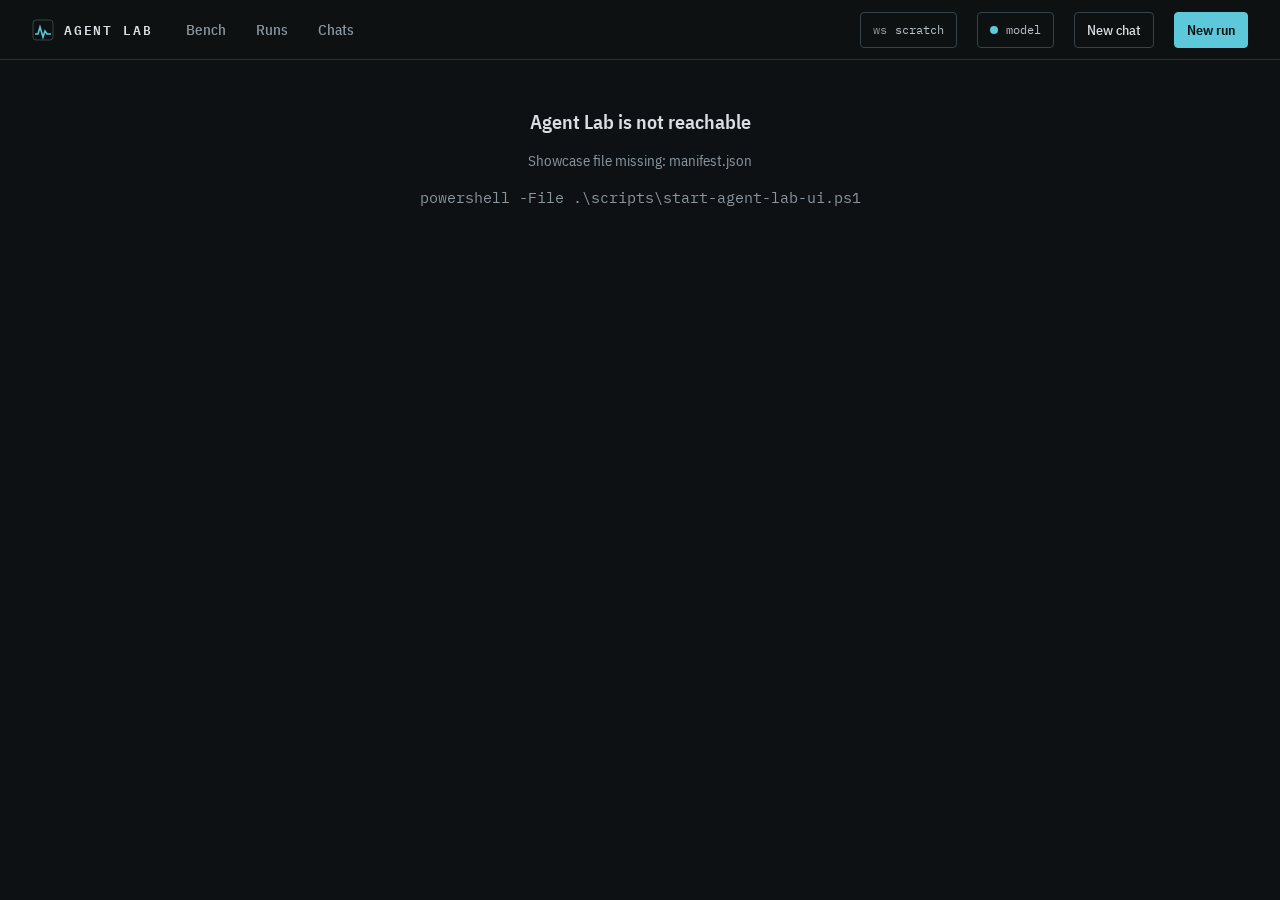
==== commit c3fa62e0: "Redesign the console as a flight recorder with bench, run and phone views One console, four ways of " ====
--- a/agent-lab/ui/index.html
+++ b/agent-lab/ui/index.html
@@ -1,217 +1,100 @@
 <!doctype html>
 <html lang="en">
 <head>
-  <meta charset="utf-8">
-  <meta name="viewport" content="width=device-width, initial-scale=1">
-  <meta name="color-scheme" content="dark">
-  <meta name="theme-color" content="#121512">
-  <meta name="description" content="Agent Lab: an observation console for small language models working inside a bounded harness.">
-  <title>Agent Lab</title>
-  <link rel="icon" type="image/svg+xml" href="favicon.svg">
-  <link rel="stylesheet" href="styles.css">
-  <script type="module" src="app.js"></script>
+<meta charset="utf-8">
+<meta name="viewport" content="width=device-width, initial-scale=1, viewport-fit=cover">
+<meta name="theme-color" content="#0e1113">
+<meta name="description" content="Agent Lab: a flight recorder for a small local coding agent. Replay runs, see where they went wrong, and compare harness experiments.">
+<title>Agent Lab</title>
+<link rel="icon" href="favicon.svg" type="image/svg+xml">
+<link rel="preload" href="fonts/plex-mono-400.woff2" as="font" type="font/woff2" crossorigin>
+<link rel="preload" href="fonts/plex-sans-condensed-400.woff2" as="font" type="font/woff2" crossorigin>
+<link rel="stylesheet" href="styles.css">
 </head>
 <body>
-  <a class="skip" href="#main">Skip to the console</a>
-  <div class="app" id="app">
-    <aside class="rail" id="rail" aria-label="Navigation">
-      <div class="brand">
-        <span class="brand-mark" aria-hidden="true"><svg viewBox="-50 -50 100 100"><circle r="27" fill="none" stroke="#a9bd80" stroke-width="4" stroke-dasharray="130 40" transform="rotate(-30)"/><circle r="11" fill="#f2efe6"/><circle cx="31" cy="-22" r="4.5" fill="#a47758"/></svg></span>
-        <div><b>Agent Lab</b><span>observation console</span></div>
+<a class="sr-only" href="#view">Skip to content</a>
+<div class="showcase-strip" id="showcaseStrip" hidden><span><b>SHOWCASE</b> · recorded runs, read-only · nothing here can start work or touch a machine</span><a href="https://github.com/silascroe/lobotomite-harness">source on GitHub</a></div>
+<header class="topbar">
+  <a class="brand" href="#/bench" aria-label="Agent Lab home">
+    <svg width="22" height="22" viewBox="0 0 22 22" aria-hidden="true"><rect x="1" y="1" width="20" height="20" rx="3" fill="none" stroke="#36434a"/><path d="M3 15h3l2-7 3 10 2-6 2 3h4" fill="none" stroke="#5cc8d9" stroke-width="1.6"/></svg>
+    <span>AGENT LAB</span>
+  </a>
+  <nav class="nav" aria-label="Main">
+    <a href="#/bench" data-nav="bench">Bench</a>
+    <a href="#/runs" data-nav="runs">Runs</a>
+    <a href="#/chats" data-nav="chats">Chats</a>
+  </nav>
+  <span class="spacer"></span>
+  <button type="button" class="chip-button ws desk-only" id="workspaceButton" data-act="workspace" title="Where new runs and chats work"><span class="dim">ws</span> <span id="workspaceLabel">scratch</span></button>
+  <button type="button" class="chip-button" id="providerButton" data-act="provider" title="Model provider"><span class="dot" id="providerDot"></span><span id="providerLabel">model</span></button>
+  <button type="button" class="btn small desk-only" id="newChatButton" data-act="new-chat">New chat</button>
+  <button type="button" class="btn small primary desk-only" id="newRunButton" data-act="new-run">New run</button>
+</header>
+
+<main id="view" tabindex="-1"><div class="loading">CONNECTING</div></main>
+
+<nav class="bottom-nav" aria-label="Main">
+  <a href="#/bench" data-nav="bench"><svg viewBox="0 0 24 24" aria-hidden="true"><path d="M4 20V10m6 10V4m6 16v-7m4 7H2" fill="none" stroke="currentColor" stroke-width="1.8"/></svg>Bench</a>
+  <a href="#/runs" data-nav="runs"><svg viewBox="0 0 24 24" aria-hidden="true"><path d="M3 12h4l2-6 4 12 2-6h6" fill="none" stroke="currentColor" stroke-width="1.8"/></svg>Runs</a>
+  <a href="#/chats" data-nav="chats"><svg viewBox="0 0 24 24" aria-hidden="true"><path d="M4 5h16v11H9l-5 4z" fill="none" stroke="currentColor" stroke-width="1.8" stroke-linejoin="round"/></svg>Chats</a>
+  <button type="button" class="new" data-act="new" id="newButton"><svg viewBox="0 0 24 24" aria-hidden="true"><path d="M12 4v16M4 12h16" fill="none" stroke="currentColor" stroke-width="2"/></svg>New</button>
+</nav>
+
+<dialog id="runDialog" aria-labelledby="runDialogTitle">
+  <form method="dialog" data-form="run">
+    <div class="dlg-head"><h2 id="runDialogTitle">New run</h2><button type="submit" value="cancel" class="btn icon small" aria-label="Close" formnovalidate>✕</button></div>
+    <div class="dlg-body">
+      <label class="field"><span>preset</span><select id="presetSelect"></select></label>
+      <p class="hint dim" id="presetDescription" style="margin:-8px 0 0"></p>
+      <label class="field"><span>task</span><textarea id="taskText" spellcheck="false"></textarea></label>
+      <label class="check"><input type="checkbox" id="runGated" checked><span>Keep the preset's gates and evaluator, so the result is graded</span></label>
+      <div class="row2">
+        <label class="field"><span>reasoning</span><select id="runReasoning"></select></label>
+        <label class="field"><span>project changes</span><select id="runApproval"><option value="auto">apply automatically</option><option value="confirm">ask me first</option></select></label>
       </div>
+      <div class="field"><span>workspace</span><button type="button" class="option" data-act="workspace"><b id="runWorkspaceName">Scratch</b><small id="runWorkspaceNote">a fresh disposable folder</small></button></div>
+      <details class="fold"><summary>skills · <span id="skillsSummary" style="text-transform:none">defaults</span></summary>
+        <div class="skill-list" id="skillList"></div>
+        <div class="toolbar" style="margin-top:10px"><input type="search" id="skillQuery" placeholder="Find a skill" aria-label="Find a skill" style="height:40px">
+          <button type="button" class="btn small" data-act="skills-local">Search local</button><button type="button" class="btn small" data-act="skills-remote">Search skills.sh</button></div>
+        <div id="skillResults" class="dim" style="font-size:14px"></div>
+      </details>
+    </div>
+    <div class="dlg-foot"><button type="submit" value="cancel" class="btn" formnovalidate>Cancel</button><button type="button" class="btn primary" id="startRunButton" data-act="start-run">Start run</button></div>
+  </form>
+</dialog>
 
-      <button class="workspace" id="workspaceButton" type="button" aria-haspopup="dialog">
-        <span class="workspace-kind" id="workspaceKind">Scratch</span>
-        <span class="workspace-name" id="workspaceName">Temporary folder</span>
-        <svg class="chev" viewBox="0 0 12 12" aria-hidden="true"><path d="M4 2.5L7.5 6 4 9.5" fill="none" stroke="currentColor" stroke-width="1.6" stroke-linecap="round"/></svg>
-      </button>
+<dialog id="workspaceDialog" aria-labelledby="workspaceDialogTitle">
+  <form method="dialog" data-form="workspace">
+    <div class="dlg-head"><h2 id="workspaceDialogTitle">Workspace</h2><button type="submit" value="cancel" class="btn icon small" aria-label="Close" formnovalidate>✕</button></div>
+    <div class="dlg-body">
+      <p class="dim" style="margin:0">New runs and chats work here. Every option is a real folder on this machine; the harness is not a sandbox.</p>
+      <div class="options" id="workspaceOptions"></div>
+      <label class="field"><span>new managed project</span><span style="display:flex;gap:8px;text-transform:none;letter-spacing:0"><input type="text" id="projectName" placeholder="project name" style="flex:1"><button type="button" class="btn" id="createProjectButton" data-act="create-project">Create</button></span></label>
+      <label class="field"><span>existing folder</span><span style="display:flex;gap:8px;text-transform:none;letter-spacing:0"><input type="text" id="folderPath" placeholder="C:\path\to\project" style="flex:1"><button type="button" class="btn" data-act="use-folder">Use</button></span><span class="hint">The model will be able to change files in it. Keep secrets out.</span></label>
+    </div>
+    <div class="dlg-foot"><button type="submit" value="cancel" class="btn">Done</button></div>
+  </form>
+</dialog>
 
-      <div class="seg" role="tablist" aria-label="Mode">
-        <button role="tab" id="modeChats" type="button" aria-selected="false">Chats</button>
-        <button role="tab" id="modeRuns" type="button" aria-selected="true">Runs</button>
+<dialog id="providerDialog" aria-labelledby="providerDialogTitle">
+  <form method="dialog" data-form="provider">
+    <div class="dlg-head"><h2 id="providerDialogTitle">Model provider</h2><button type="submit" value="cancel" class="btn icon small" aria-label="Close" formnovalidate>✕</button></div>
+    <div class="dlg-body">
+      <label class="check"><input type="radio" name="provider" value="local"><span><b>Local model</b><br><span class="dim">llama.cpp on 127.0.0.1:8080, the default</span></span></label>
+      <label class="check"><input type="radio" name="provider" value="openai_compatible"><span><b>OpenAI-compatible API</b><br><span class="dim">same harness, a remote model</span></span></label>
+      <div id="remoteFields" class="row2">
+        <label class="field"><span>endpoint</span><input type="url" id="providerEndpointInput" placeholder="https://api.example.com/v1/chat/completions"></label>
+        <label class="field"><span>model</span><input type="text" id="providerModelInput" placeholder="model id"></label>
+        <label class="field" style="grid-column:1/-1"><span>api key</span><input type="password" id="providerKeyInput" autocomplete="off" placeholder="kept in this server's memory only"></label>
       </div>
+      <p class="dim" id="providerStatus" style="margin:0"></p>
+    </div>
+    <div class="dlg-foot"><button type="submit" value="cancel" class="btn">Cancel</button><button type="button" class="btn primary" id="saveProviderButton" data-act="save-provider">Save</button></div>
+  </form>
+</dialog>
 
-      <button class="primary" id="newButton" type="button"><svg viewBox="0 0 12 12" aria-hidden="true"><path d="M6 1v10M1 6h10" stroke="currentColor" stroke-width="2" stroke-linecap="round"/></svg><span id="newLabel">New run</span></button>
-
-      <label class="search"><svg viewBox="0 0 16 16" aria-hidden="true"><path d="M2 6.5a4.5 4.5 0 1 0 9 0a4.5 4.5 0 1 0-9 0M10 10l3.5 3.5" fill="none" stroke="currentColor" stroke-width="1.5" stroke-linecap="round"/></svg><input id="listSearch" type="search" placeholder="Filter" autocomplete="off" aria-label="Filter the list"></label>
-
-      <div class="list-head"><span id="listHead">Recent runs</span><button class="icon-btn small" id="refreshList" type="button" aria-label="Refresh the list"><svg viewBox="0 0 16 16" aria-hidden="true"><path d="M13 7A5 5 0 0 0 3.6 4.6M3 9a5 5 0 0 0 9.4 2.4M3 2v3h3M13 14v-3h-3" fill="none" stroke="currentColor" stroke-width="1.4" stroke-linecap="round" stroke-linejoin="round"/></svg></button></div>
-      <ul class="records" id="recordList" aria-label="Records"></ul>
-
-      <button class="rail-foot" id="providerButton" type="button" aria-haspopup="dialog">
-        <i id="providerDot"></i><span><b id="providerModel">Local model</b><small id="providerEndpoint">127.0.0.1:8080</small></span>
-      </button>
-    </aside>
-    <div class="scrim" id="scrim" hidden></div>
-
-    <main id="main" tabindex="-1">
-      <header class="top">
-        <button class="icon-btn mobile-only" id="menuButton" type="button" aria-label="Open navigation"><svg viewBox="0 0 16 16" aria-hidden="true"><path d="M2 4h12M2 8h12M2 12h12" stroke="currentColor" stroke-width="1.6" stroke-linecap="round"/></svg></button>
-        <div class="crumbs" id="crumbs"></div>
-        <div class="spacer"></div>
-        <div class="controls" id="chatControls" hidden>
-          <label class="select"><span>Reasoning</span><select id="reasoningSelect" aria-label="Reasoning level"></select></label>
-          <label class="select"><span>Tools</span><select id="approvalSelect" aria-label="Tool approval mode"><option value="auto">Automatic</option><option value="confirm">Ask first</option></select></label>
-        </div>
-        <div class="controls" id="runChips" hidden></div>
-        <div class="replay" id="replay" hidden>
-          <button class="play" id="replayButton" type="button" aria-label="Replay this run"><svg viewBox="0 0 12 12" aria-hidden="true"><path id="replayIcon" d="M3 1.5v9l7.5-4.5z" fill="currentColor"/></svg></button>
-          <div class="scrub" id="scrub" role="slider" aria-label="Replay position" tabindex="0" aria-valuemin="0" aria-valuemax="100" aria-valuenow="100"><i id="scrubFill"></i></div>
-          <div class="speed" id="speed" role="group" aria-label="Replay speed"><button type="button" data-speed="1">1×</button><button type="button" data-speed="4" class="on">4×</button><button type="button" data-speed="16">16×</button></div>
-        </div>
-        <button class="ghost" id="detailsButton" type="button" aria-controls="drawer" aria-expanded="false">Details</button>
-      </header>
-
-      <div class="banner" id="banner" hidden></div>
-
-      <section class="view run-view" id="runView" hidden aria-label="Run">
-        <div class="wrap">
-          <section class="chamber" id="chamber">
-            <div class="specimen" id="runSpecimen"></div>
-            <div class="now">
-              <div class="eyebrow"><span class="live" id="liveLabel">Live</span><span class="sep">/</span><span>Turn <b id="turnNo">0</b> of <b id="turnMax">18</b></span><span class="sep">/</span><span id="clock">0:00</span></div>
-              <h1 id="nowTitle">Waking the specimen</h1>
-              <p class="sub" id="nowSub"></p>
-            </div>
-            <div class="chamber-side">
-              <div class="verdict" id="verdict" hidden><span class="stamp" id="stamp"></span><small id="verdictSub"></small></div>
-              <div class="actions" id="runActions"></div>
-            </div>
-          </section>
-
-          <section class="approval" id="runApproval" hidden aria-live="assertive"></section>
-
-          <nav class="phases" id="phases" aria-label="Workflow phases"></nav>
-
-          <div class="grid">
-            <section class="card">
-              <h2>Activity <small id="feedCount"></small></h2>
-              <div class="feed" id="feed" aria-live="polite"></div>
-              <button class="jump" id="jumpButton" type="button" hidden>Jump to latest</button>
-            </section>
-            <aside class="side">
-              <section class="card">
-                <h2>Evaluator <small id="evalLabel">not run yet</small></h2>
-                <div class="checks" id="checks"></div>
-              </section>
-              <section class="card">
-                <h2>Budget <small id="budgetLabel"></small></h2>
-                <div class="budget"><div class="meter" id="meter"></div><div class="bstats"><span>calls <b id="callsUsed">0</b>/<span id="callsMax">18</span> <span id="extNote"></span></span><span>tools <b id="toolsUsed">0</b></span></div></div>
-              </section>
-              <section class="card">
-                <h2>Files <small id="fileCount"></small></h2>
-                <ul class="files" id="files"></ul>
-              </section>
-              <section class="card" id="quoteCard" hidden>
-                <h2>The model's own summary <small>unverified</small></h2>
-                <div class="quote"><p id="quote"></p></div>
-              </section>
-            </aside>
-          </div>
-        </div>
-      </section>
-
-      <section class="view chat-view" id="chatView" hidden aria-label="Conversation">
-        <div class="chat-scroll" id="chatScroll">
-          <div class="chat-col" id="chatMessages" aria-live="polite"></div>
-        </div>
-        <div class="chat-bottom">
-          <div class="chat-col">
-            <div class="job-banner" id="jobBanner" hidden></div>
-            <form class="composer" id="composer">
-              <textarea id="chatInput" rows="1" placeholder="Ask something, or give it a job…" aria-label="Message"></textarea>
-              <div class="composer-row">
-                <span class="composer-meta" id="composerMeta"></span>
-                <button class="ghost danger" id="stopJobButton" type="button" hidden>Stop</button>
-                <button class="send" id="sendButton" type="submit"><span>Send</span><kbd>Ctrl ↵</kbd></button>
-              </div>
-            </form>
-          </div>
-        </div>
-      </section>
-
-      <section class="view empty-view" id="emptyView" hidden aria-label="Start">
-        <div class="empty">
-          <div class="specimen big" id="emptySpecimen"></div>
-          <h1 id="emptyTitle">The specimen is resting.</h1>
-          <p id="emptyCopy">Start a run to watch a small model work through a task, or open a chat.</p>
-          <div class="empty-actions"><button class="primary" id="emptyRun" type="button">Start a run</button><button class="ghost" id="emptyChat" type="button">Open a chat</button></div>
-        </div>
-      </section>
-    </main>
-
-    <aside class="drawer" id="drawer" aria-label="Details" hidden>
-      <header class="drawer-head">
-        <div class="tabs" role="tablist" aria-label="Detail views">
-          <button role="tab" type="button" data-tab="overview" aria-selected="true">Overview</button>
-          <button role="tab" type="button" data-tab="files">Files</button>
-          <button role="tab" type="button" data-tab="changes">Changes</button>
-          <button role="tab" type="button" data-tab="events">Events</button>
-          <button role="tab" type="button" data-tab="output">Output</button>
-        </div>
-        <button class="icon-btn" id="closeDrawer" type="button" aria-label="Close details"><svg viewBox="0 0 16 16" aria-hidden="true"><path d="M4 4l8 8M12 4l-8 8" stroke="currentColor" stroke-width="1.6" stroke-linecap="round"/></svg></button>
-      </header>
-      <div class="drawer-body">
-        <section class="pane" data-pane="overview" id="paneOverview"></section>
-        <section class="pane" data-pane="files" id="paneFiles" hidden></section>
-        <section class="pane" data-pane="changes" id="paneChanges" hidden></section>
-        <section class="pane" data-pane="events" id="paneEvents" hidden></section>
-        <section class="pane" data-pane="output" id="paneOutput" hidden></section>
-      </div>
-    </aside>
-  </div>
-
-  <dialog class="dialog" id="runDialog" aria-labelledby="runDialogTitle">
-    <form method="dialog" id="runForm">
-      <header><p class="kicker">New run</p><h2 id="runDialogTitle">Put the specimen to work</h2></header>
-      <label class="field"><span>Starting point</span><select id="presetSelect"></select></label>
-      <p class="hint" id="presetDescription"></p>
-      <label class="field"><span>Task</span><textarea id="taskText" rows="9" spellcheck="false"></textarea></label>
-      <div class="field-row">
-        <label class="field"><span>Reasoning</span><select id="runReasoning"></select></label>
-        <label class="field"><span>Tools</span><select id="runApproval"><option value="auto">Automatic</option><option value="confirm">Ask before changes</option></select></label>
-      </div>
-      <label class="check"><input type="checkbox" id="runGated" checked><span><b>Grade it</b> with the preset's completion gates and evaluator. Off means a free-form custom run that is not a benchmark result.</span></label>
-      <details class="skills" id="skillsBox">
-        <summary>Skills <small id="skillsSummary"></small></summary>
-        <div class="skill-list" id="skillList"></div>
-        <div class="skill-search"><input id="skillQuery" type="search" placeholder="Search the local skill shelf" aria-label="Search skills"><button class="ghost" id="skillSearchButton" type="button">Search</button><button class="ghost" id="skillRemoteButton" type="button">Search skills.sh…</button></div>
-        <div class="skill-results" id="skillResults"></div>
-      </details>
-      <p class="hint">Target: <b id="runTarget">Scratch workspace</b></p>
-      <footer><button class="ghost" value="cancel" type="submit" formnovalidate>Cancel</button><button class="primary" id="startRunButton" type="button">Start run</button></footer>
-    </form>
-  </dialog>
-
-  <dialog class="dialog" id="workspaceDialog" aria-labelledby="workspaceDialogTitle">
-    <form method="dialog">
-      <header><p class="kicker">Workspace</p><h2 id="workspaceDialogTitle">Where the specimen works</h2></header>
-      <p class="hint">New chats and runs use this location. Existing records keep the workspace they started in.</p>
-      <div class="ws-options" id="workspaceOptions"></div>
-      <div class="field-row tight"><label class="field"><span>New managed project</span><input id="projectName" placeholder="Project name" autocomplete="off"></label><button class="ghost" id="createProjectButton" type="button">Create</button></div>
-      <div class="field-row tight"><label class="field"><span>Existing folder</span><input id="folderPath" placeholder="C:\path\to\project" autocomplete="off" spellcheck="false"></label><button class="ghost" id="useFolderButton" type="button">Use folder</button></div>
-      <p class="hint warn-text">An existing folder is real filesystem access. Path checks are not a sandbox, and the model can run scripts it writes. Keep secrets out of it.</p>
-      <footer><button class="ghost" value="close" type="submit">Done</button></footer>
-    </form>
-  </dialog>
-
-  <dialog class="dialog" id="providerDialog" aria-labelledby="providerDialogTitle">
-    <form method="dialog" id="providerForm">
-      <header><p class="kicker">Model</p><h2 id="providerDialogTitle">Which brain goes in the jar</h2></header>
-      <div class="ws-options" id="providerOptions">
-        <label class="option"><input type="radio" name="provider" value="local" checked><span><b>Local model</b><small>llama.cpp on this machine, the default</small></span></label>
-        <label class="option"><input type="radio" name="provider" value="openai_compatible"><span><b>OpenAI-compatible API</b><small>Same harness, tools and gates; a remote model</small></span></label>
-      </div>
-      <div id="remoteFields" hidden>
-        <label class="field"><span>Endpoint</span><input id="providerEndpointInput" placeholder="https://api.example.com/v1/chat/completions" autocomplete="off" spellcheck="false"></label>
-        <label class="field"><span>Model</span><input id="providerModelInput" placeholder="model-name" autocomplete="off" spellcheck="false"></label>
-        <label class="field"><span>API key</span><input id="providerKeyInput" type="password" placeholder="Held in memory only; leave blank to keep the loaded key" autocomplete="off"></label>
-      </div>
-      <p class="hint" id="providerStatus"></p>
-      <footer><button class="ghost" value="cancel" type="submit" formnovalidate>Cancel</button><button class="primary" id="saveProviderButton" type="button">Use this model</button></footer>
-    </form>
-  </dialog>
-
-  <div class="toasts" id="toasts" role="status" aria-live="polite"></div>
+<div class="toasts" id="toasts" aria-live="polite"></div>
+<script type="module" src="app.js"></script>
 </body>
 </html>
--- a/agent-lab/ui/styles.css
+++ b/agent-lab/ui/styles.css
@@ -1,544 +1,602 @@
-/* Agent Lab console. Field-notebook palette, dark edition: forest and moss
-   surfaces, paper text, a living sage for the specimen, clay for small
-   signature details. Fonts are local to Windows so the console stays offline. */
+/* Agent Lab console — "flight recorder".
+   One instrument language everywhere: a dark panel, cyan for the model's own
+   signal, amber and red only when something is abnormal (ISA-101 habit), and
+   a monospace readout for every number. */
+
+/* IBM Plex, bundled under the SIL Open Font License (fonts/OFL.txt) so the console works offline. */
+@font-face { font-family: "IBM Plex Mono"; font-weight: 400; font-style: normal; font-display: swap; src: url("fonts/plex-mono-400.woff2") format("woff2"); }
+@font-face { font-family: "IBM Plex Mono"; font-weight: 500; font-style: normal; font-display: swap; src: url("fonts/plex-mono-500.woff2") format("woff2"); }
+@font-face { font-family: "IBM Plex Mono"; font-weight: 600; font-style: normal; font-display: swap; src: url("fonts/plex-mono-600.woff2") format("woff2"); }
+@font-face { font-family: "IBM Plex Sans Condensed"; font-weight: 400; font-style: normal; font-display: swap; src: url("fonts/plex-sans-condensed-400.woff2") format("woff2"); }
+@font-face { font-family: "IBM Plex Sans Condensed"; font-weight: 500; font-style: normal; font-display: swap; src: url("fonts/plex-sans-condensed-500.woff2") format("woff2"); }
+@font-face { font-family: "IBM Plex Sans Condensed"; font-weight: 600; font-style: normal; font-display: swap; src: url("fonts/plex-sans-condensed-600.woff2") format("woff2"); }
+@font-face { font-family: "IBM Plex Sans Condensed"; font-weight: 700; font-style: normal; font-display: swap; src: url("fonts/plex-sans-condensed-700.woff2") format("woff2"); }
 
 :root {
-  --bg: #121512;
-  --bg-2: #161a16;
-  --panel: #1b211b;
-  --panel-2: #222b22;
-  --line: #2c3529;
-  --line-2: #3f4a3b;
-  --text: #f2efe6;
-  --muted: #a7a99f;
-  --dim: #74786b;
-  --forest: #29382b;
-  --moss: #3f5134;
-  --moss-hover: #4a5f3d;
-  --olive: #68734a;
-  --sage: #879868;
-  --live: #a9bd80;
-  --clay: #a47758;
-  --clay-soft: #b78b68;
-  --ochre: #d0a568;
-  --rust: #c0605a;
-  --live-soft: rgba(169, 189, 128, 0.10);
-  --rust-soft: rgba(192, 96, 90, 0.12);
-  --ochre-soft: rgba(208, 165, 104, 0.12);
-  --ui: "Segoe UI Variable Text", "Segoe UI", Inter, system-ui, sans-serif;
-  --display: Georgia, "Times New Roman", serif;
-  --mono: "Cascadia Mono", "Cascadia Code", Consolas, ui-monospace, monospace;
-  --ease: cubic-bezier(.22, 1, .36, 1);
-  --radius: 12px;
-  --rail: 280px;
+  --bg: #0e1113;
+  --panel: #12171a;
+  --panel-2: #161c20;
+  --well: #0b0e10;
+  --line: #263036;
+  --line-2: #36434a;
+  --ink: #d8dee2;
+  --ink-2: #b9c3c9;
+  --dim: #8a979f;
+  --model: #5cc8d9;
+  --model-2: #2a6f7b;
+  --ok: #5cc8d9;
+  --amber: #f2a93b;
+  --amber-ink: #0e1113;
+  --amber-well: #1a1410;
+  --amber-line: #4a2f12;
+  --red: #ff6b5b;
+  --red-well: #200f0d;
+  --p3: #9db4c0;
+  --repair: rgba(242, 169, 59, 0.07);
+  --ph-intake: #2a3338;
+  --ph-inspect: #2e4a52;
+  --ph-design: #384a3d;
+  --ph-plan: #4a4466;
+  --ph-implement: #1f5f6b;
+  --ph-verify: #4b5c3a;
+  --ph-review: #3e3a5c;
+  --ph-complete: #2f5d45;
+  --ph-blocked: #5c2e2e;
+  --mono: "IBM Plex Mono", ui-monospace, "Cascadia Mono", Consolas, monospace;
+  --sans: "IBM Plex Sans Condensed", "Arial Narrow", "Roboto Condensed", sans-serif;
+  --radius: 6px;
+  --gutter: 32px;
+  --nav-h: 64px;
   color-scheme: dark;
 }
 
 * { box-sizing: border-box; }
-html, body { height: 100%; }
+html { -webkit-text-size-adjust: 100%; }
 body {
-  margin: 0;
-  background:
-    radial-gradient(1100px 600px at 75% -10%, rgba(104, 115, 74, 0.16), transparent 60%),
-    radial-gradient(700px 500px at 0% 100%, rgba(164, 119, 88, 0.05), transparent 60%),
-    var(--bg);
-  color: var(--text);
-  font: 14px/1.5 var(--ui);
+  margin: 0; background: var(--bg); color: var(--ink);
+  font: 15px/1.45 var(--sans); min-height: 100vh; min-height: 100dvh;
   -webkit-font-smoothing: antialiased;
-  text-rendering: optimizeLegibility;
-}
-body::before {
-  content: ""; position: fixed; inset: 0; z-index: 90; pointer-events: none; opacity: .05;
-  background-image: radial-gradient(rgba(242, 239, 230, .7) .45px, transparent .45px);
-  background-size: 5px 5px;
-}
-::selection { background: var(--clay); color: var(--text); }
+}
+a { color: var(--model); }
+a:hover { color: #b5e8f0; }
 button, input, select, textarea { font: inherit; color: inherit; }
-button { cursor: pointer; }
-button:disabled { cursor: not-allowed; opacity: .45; }
-:focus-visible { outline: 2px solid var(--clay-soft); outline-offset: 2px; border-radius: 6px; }
+:focus-visible { outline: 2px solid var(--model); outline-offset: 2px; }
+.mono { font-family: var(--mono); }
+.dim { color: var(--dim); }
+.amber { color: var(--amber); }
+.red { color: var(--red); }
+.cyan { color: var(--model); }
+.sr-only { position: absolute; width: 1px; height: 1px; overflow: hidden; clip: rect(0 0 0 0); white-space: nowrap; }
 [hidden] { display: none !important; }
-.skip { position: absolute; left: -999px; top: 8px; z-index: 100; background: var(--moss); padding: 8px 12px; border-radius: 8px; }
-.skip:focus { left: 8px; }
-code, kbd { font-family: var(--mono); }
-.dim { color: var(--dim); }
-.label, .kicker, .list-head, .card h2, .eyebrow, .phases .ph, .seg button, .chip, .select span, .field > span {
-  font: 800 9.5px/1.3 var(--ui); letter-spacing: .15em; text-transform: uppercase;
-}
-
-.app { display: grid; grid-template-columns: var(--rail) minmax(0, 1fr) auto; height: 100vh; }
-
-/* ---------- rail ---------- */
-.rail {
-  display: flex; flex-direction: column; gap: 14px; min-height: 0;
-  padding: 18px 14px 12px;
-  border-right: 1px solid var(--line);
-  background: linear-gradient(180deg, var(--bg-2), var(--bg));
-}
-.brand { display: flex; align-items: center; gap: 12px; padding: 2px 6px 4px; }
-.brand-mark { display: grid; place-items: center; width: 34px; height: 34px; flex: none; border-radius: 50%; background: var(--forest); box-shadow: -3px 3px 0 var(--clay); }
-.brand-mark svg { width: 34px; height: 34px; }
-.brand b { display: block; font: 400 21px/1.05 var(--display); letter-spacing: -.045em; }
-.brand span { display: block; margin-top: 3px; font: 750 9.5px/1.2 var(--ui); color: var(--olive); letter-spacing: .15em; text-transform: uppercase; }
-.workspace {
-  display: grid; grid-template-columns: 1fr auto; text-align: left; gap: 0 8px; align-items: center;
-  padding: 10px 12px; border: 1px solid var(--line); border-radius: 11px; background: var(--panel);
-  transition: border-color .2s ease;
-}
-.workspace:hover { border-color: var(--line-2); }
-.workspace-kind { grid-column: 1; font: 800 9px var(--ui); letter-spacing: .15em; text-transform: uppercase; color: var(--clay-soft); }
-.workspace-name { grid-column: 1; font-weight: 650; font-size: 13px; white-space: nowrap; overflow: hidden; text-overflow: ellipsis; }
-.workspace .chev { grid-column: 2; grid-row: 1 / span 2; width: 12px; height: 12px; color: var(--dim); }
-.seg { display: grid; grid-template-columns: 1fr 1fr; padding: 3px; border: 1px solid var(--line); border-radius: 11px; background: var(--bg); }
-.seg button { border: 0; background: none; padding: 8px 0; border-radius: 8px; color: var(--muted); font-size: 10.5px; }
-.seg button[aria-selected="true"] { background: var(--panel-2); color: var(--text); box-shadow: inset 0 0 0 1px var(--line-2); }
-.primary {
-  display: inline-flex; align-items: center; justify-content: center; gap: 8px;
-  border: 0; border-radius: 10px; padding: 10px 16px;
-  background: var(--moss); color: var(--text);
-  font: 750 11px var(--ui); letter-spacing: .12em; text-transform: uppercase;
-  box-shadow: -3px 3px 0 var(--clay);
-  transition: transform .2s var(--ease), background .2s ease, box-shadow .2s ease;
-}
-.primary svg { width: 11px; height: 11px; }
-.primary:hover:not(:disabled) { background: var(--moss-hover); transform: translate(1px, -1px); box-shadow: -4px 4px 0 var(--clay); }
-.primary:active:not(:disabled) { transform: translate(-1px, 1px); box-shadow: -2px 2px 0 var(--clay); }
-.rail > .primary { width: 100%; }
-.search { display: flex; align-items: center; gap: 8px; padding: 7px 10px; border-bottom: 1px solid var(--line); color: var(--olive); }
-.search svg { width: 14px; height: 14px; flex: none; }
-.search input { width: 100%; min-width: 0; border: 0; outline: 0; background: transparent; font-size: 13px; }
-.search input::placeholder { color: var(--dim); }
-.list-head { display: flex; align-items: center; justify-content: space-between; color: var(--olive); padding: 0 4px 0 6px; }
-.records { list-style: none; margin: -4px -4px 0; padding: 0 4px; overflow-y: auto; flex: 1; min-height: 0; display: grid; gap: 2px; align-content: start; scrollbar-width: thin; scrollbar-color: var(--line-2) transparent; }
-.records li > button {
-  width: 100%; display: grid; grid-template-columns: 10px minmax(0, 1fr) auto; align-items: center; gap: 10px;
-  padding: 9px 10px; border: 0; border-radius: 9px; background: none; text-align: left;
-}
-.records li > button:hover { background: var(--panel); }
-.records li > button[aria-current="true"] { background: rgba(63, 81, 52, .3); box-shadow: inset 3px 0 0 var(--sage); }
-.records .d { width: 8px; height: 8px; border-radius: 50%; background: var(--dim); }
-.records .d.success, .records .d.ready, .records .d.complete { background: var(--sage); }
-.records .d.running, .records .d.thinking { background: var(--live); box-shadow: 0 0 10px var(--live); animation: blink 1.4s ease-in-out infinite; }
-.records .d.blocked, .records .d.error, .records .d.failed, .records .d.aborted { background: var(--rust); }
-.records .d.waiting_approval, .records .d.interrupted { background: var(--ochre); }
-.records .t { min-width: 0; }
-.records .t b { display: block; font-weight: 650; font-size: 13px; white-space: nowrap; overflow: hidden; text-overflow: ellipsis; }
-.records .t span { display: block; font: 11px var(--mono); color: var(--dim); white-space: nowrap; overflow: hidden; text-overflow: ellipsis; }
-.records .lv { font: 750 9px var(--ui); letter-spacing: .1em; text-transform: uppercase; color: var(--muted); border: 1px solid var(--line-2); border-radius: 6px; padding: 1px 6px; }
-.records .lv.repaired { color: var(--clay-soft); border-color: color-mix(in srgb, var(--clay) 50%, transparent); }
-.records .none { padding: 12px 10px; color: var(--dim); font: 13px/1.5 var(--display); }
-.rail-foot {
-  display: flex; align-items: center; gap: 10px; text-align: left;
-  padding: 10px 8px 2px; border: 0; border-top: 1px solid var(--line); background: none; border-radius: 0;
-}
-.rail-foot i { width: 7px; height: 7px; flex: none; border-radius: 50%; background: var(--sage); box-shadow: 0 0 8px var(--sage); }
-.rail-foot i.remote { background: var(--clay-soft); box-shadow: 0 0 8px var(--clay); }
-.rail-foot span { min-width: 0; }
-.rail-foot b { display: block; font-size: 12px; font-weight: 650; white-space: nowrap; overflow: hidden; text-overflow: ellipsis; }
-.rail-foot small { display: block; font: 10.5px var(--mono); color: var(--dim); white-space: nowrap; overflow: hidden; text-overflow: ellipsis; }
-.icon-btn { display: inline-grid; place-items: center; width: 32px; height: 32px; border: 1px solid var(--line-2); border-radius: 9px; background: var(--panel); color: var(--muted); }
-.icon-btn:hover { color: var(--text); border-color: var(--dim); }
-.icon-btn svg { width: 15px; height: 15px; }
-.icon-btn.small { width: 24px; height: 24px; border-color: transparent; background: none; }
-.icon-btn.small svg { width: 13px; height: 13px; }
-.mobile-only { display: none; }
-.scrim { position: fixed; inset: 0; z-index: 30; background: rgba(8, 10, 8, .6); }
-
-/* ---------- top bar ---------- */
-main { position: relative; min-width: 0; min-height: 0; display: flex; flex-direction: column; overflow: hidden; outline: none; container: main / inline-size; }
-.top {
-  display: flex; align-items: center; gap: 12px; padding: 11px 26px; min-height: 58px;
-  border-bottom: 1px solid var(--line); background: rgba(18, 21, 18, .82); backdrop-filter: blur(14px);
-}
-.crumbs { min-width: 0; color: var(--muted); font-size: 13px; white-space: nowrap; overflow: hidden; text-overflow: ellipsis; }
-.crumbs b { color: var(--text); font-weight: 650; }
-.crumbs code { margin-left: 8px; font-size: 11.5px; color: var(--dim); }
-.spacer { flex: 1; }
-.controls { display: flex; align-items: center; gap: 8px; }
-.chip { color: var(--muted); border: 1px solid var(--line-2); border-radius: 999px; padding: 4px 10px; white-space: nowrap; }
-.chip em { font-style: normal; color: var(--text); }
-.select { display: inline-flex; align-items: center; gap: 8px; padding: 3px 4px 3px 10px; border: 1px solid var(--line-2); border-radius: 9px; background: var(--panel); }
-.select span { color: var(--olive); }
-.select select { border: 0; background: transparent; padding: 3px 4px; font-size: 12.5px; font-weight: 600; cursor: pointer; }
-.select select option { background: var(--panel); }
-.ghost { border: 1px solid var(--line-2); background: var(--panel); border-radius: 9px; padding: 6px 12px; font-weight: 600; font-size: 12.5px; transition: border-color .15s ease, background .15s ease; }
-.ghost:hover:not(:disabled) { border-color: var(--dim); background: var(--panel-2); }
-.ghost[aria-expanded="true"] { border-color: var(--sage); }
-.ghost.danger { color: var(--rust); border-color: color-mix(in srgb, var(--rust) 45%, var(--line-2)); }
-.ghost.danger:hover:not(:disabled) { background: var(--rust-soft); }
-.replay { display: flex; align-items: center; gap: 10px; }
-.play { width: 30px; height: 30px; border-radius: 50%; border: 1px solid var(--line-2); background: var(--panel-2); display: grid; place-items: center; }
-.play svg { width: 12px; height: 12px; }
-.play:hover { border-color: var(--sage); color: var(--live); }
-.scrub { position: relative; width: 150px; height: 6px; border-radius: 6px; background: var(--line-2); cursor: pointer; }
-.scrub i { position: absolute; inset: 0 auto 0 0; width: 100%; border-radius: 6px; background: var(--sage); }
-.speed { display: flex; border: 1px solid var(--line-2); border-radius: 8px; overflow: hidden; }
-.speed button { border: 0; background: none; padding: 4px 8px; font: 11px var(--mono); color: var(--dim); }
-.speed button.on { background: var(--panel-2); color: var(--text); }
-
-.banner { display: flex; align-items: center; gap: 12px; padding: 9px 26px; border-bottom: 1px solid var(--line); background: linear-gradient(90deg, rgba(164, 119, 88, .14), transparent 70%); color: var(--muted); font-size: 13px; }
-.banner b { color: var(--text); font-weight: 650; }
-.banner.error { background: linear-gradient(90deg, var(--rust-soft), transparent 70%); }
-.banner .tag { font: 800 9px var(--ui); letter-spacing: .16em; text-transform: uppercase; color: var(--clay-soft); border: 1px solid color-mix(in srgb, var(--clay) 50%, transparent); border-radius: 5px; padding: 2px 6px; }
-
-.view { flex: 1; min-height: 0; overflow-y: auto; scrollbar-width: thin; scrollbar-color: var(--line-2) transparent; }
-.wrap { padding: 24px 26px 56px; display: grid; gap: 20px; max-width: 1300px; width: 100%; margin: 0 auto; }
-
-/* ---------- specimen ---------- */
-.specimen { --spec: var(--live); width: 168px; height: 168px; position: relative; z-index: 1; flex: none; }
-.specimen-svg { width: 100%; height: 100%; overflow: visible; }
-.sp-fill { fill: var(--spec); transition: fill .6s ease; }
-.sp-stroke { stroke: var(--spec); transition: stroke .6s ease; }
-.sp-stop { stop-color: var(--spec); }
-.sp-hole { fill: var(--bg); }
-.sp-ring { fill: none; stroke: var(--spec); stroke-width: 1.5; }
-
-/* ---------- run view ---------- */
-.chamber {
-  position: relative; overflow: hidden;
-  display: grid; grid-template-columns: 168px minmax(0, 1fr) auto; align-items: center; gap: 26px;
-  padding: 22px 26px 22px 18px;
-  border: 1px solid var(--line); border-radius: 20px;
-  background:
-    radial-gradient(420px 220px at 90px 50%, color-mix(in srgb, var(--chamber, var(--live)) 11%, transparent), transparent 70%),
-    linear-gradient(180deg, var(--panel), var(--bg-2));
-  transition: background .6s ease;
-}
-.chamber::after {
-  content: ""; position: absolute; inset: 0; pointer-events: none; opacity: .5;
-  background-image: linear-gradient(var(--line) 1px, transparent 1px), linear-gradient(90deg, var(--line) 1px, transparent 1px);
-  background-size: 28px 28px;
-  mask-image: radial-gradient(500px 180px at 85px 50%, #000, transparent 75%);
-}
-.now { position: relative; z-index: 1; min-width: 0; }
-.eyebrow { display: flex; align-items: center; flex-wrap: wrap; gap: 4px 10px; color: var(--muted); }
-.eyebrow .live { display: inline-flex; align-items: center; gap: 7px; color: var(--chamber, var(--live)); }
-.eyebrow .live::before { content: ""; width: 7px; height: 7px; border-radius: 50%; background: currentColor; box-shadow: 0 0 10px currentColor; animation: blink 1.4s ease-in-out infinite; }
-.eyebrow .live.still::before { animation: none; box-shadow: none; }
-.eyebrow .sep { color: var(--line-2); }
-.eyebrow b { color: var(--text); }
-.now h1 {
-  margin: 6px 0 4px; font: 400 40px/1.08 var(--display); letter-spacing: -.045em;
-  white-space: nowrap; overflow: hidden; text-overflow: ellipsis;
-}
-.now h1 code { font: 400 31px var(--mono); letter-spacing: -.03em; }
-.shimmer {
-  background: linear-gradient(100deg, var(--text) 0%, var(--text) 38%, color-mix(in srgb, var(--chamber, var(--live)) 85%, white) 50%, var(--text) 62%, var(--text) 100%);
-  background-size: 250% 100%;
-  -webkit-background-clip: text; background-clip: text; color: transparent;
-  animation: shimmer 2.2s linear infinite;
-}
-.shimmer code { color: transparent; }
-.sub { margin: 0; color: var(--muted); font: 15px/1.5 var(--display); min-height: 22px; overflow-wrap: anywhere; }
-.sub.warn { color: var(--ochre); } .sub.bad { color: var(--rust); }
-.chamber-side { position: relative; z-index: 1; display: grid; justify-items: end; gap: 12px; }
-.verdict { text-align: right; animation: rise .5s var(--ease); }
-.stamp { display: inline-block; font: 800 11.5px var(--ui); letter-spacing: .2em; text-transform: uppercase; padding: 8px 14px; border-radius: 10px; border: 1.5px solid currentColor; transform: rotate(-3deg); }
-.stamp.pass { color: var(--live); background: var(--live-soft); }
-.stamp.fail { color: var(--rust); background: var(--rust-soft); }
-.stamp.wait { color: var(--ochre); background: var(--ochre-soft); }
-.verdict small { display: block; margin-top: 10px; font: 12px var(--mono); color: var(--muted); }
-.actions { display: flex; gap: 8px; flex-wrap: wrap; justify-content: flex-end; }
-
-.approval {
-  display: grid; grid-template-columns: minmax(0, 1fr) auto; align-items: center; gap: 16px;
-  padding: 16px 18px; border: 1px solid color-mix(in srgb, var(--ochre) 50%, var(--line-2)); border-radius: 14px;
-  background: linear-gradient(90deg, var(--ochre-soft), transparent 80%), var(--panel);
-  animation: rise .4s var(--ease);
-}
-.approval h3 { margin: 0 0 4px; font: 400 20px var(--display); letter-spacing: -.03em; color: var(--ochre); }
-.approval p { margin: 0; color: var(--muted); font-size: 13px; }
-.approval code { font-size: 12.5px; color: var(--text); background: var(--bg); border: 1px solid var(--line); border-radius: 6px; padding: 1px 6px; }
-.approval .actions { flex-wrap: nowrap; }
-
-.phases { display: grid; grid-template-columns: repeat(6, 1fr); padding: 0 6px; }
-.ph { position: relative; display: grid; justify-items: center; gap: 8px; color: var(--dim); }
-.ph::before { content: ""; position: absolute; top: 6px; left: -50%; right: 50%; height: 2px; background: var(--line-2); }
-.ph:first-child::before { display: none; }
-.ph i { position: relative; width: 14px; height: 14px; border-radius: 50%; border: 2px solid var(--line-2); background: var(--bg); transition: all .4s ease; }
-.ph.done { color: var(--muted); }
-.ph.done::before { background: var(--olive); }
-.ph.done i { border-color: var(--sage); background: var(--sage); }
-.ph.on { color: var(--text); }
-.ph.on::before { background: linear-gradient(90deg, var(--olive), var(--chamber, var(--live))); }
-.ph.on i { border-color: var(--chamber, var(--live)); box-shadow: 0 0 0 5px color-mix(in srgb, var(--chamber, var(--live)) 18%, transparent), 0 0 18px var(--chamber, var(--live)); }
-.ph.on i::after { content: ""; position: absolute; inset: 2px; border-radius: 50%; background: var(--chamber, var(--live)); animation: blink 1.2s ease-in-out infinite; }
-
-.grid { display: grid; grid-template-columns: minmax(0, 1fr) 320px; gap: 20px; align-items: start; }
-.card { position: relative; border: 1px solid var(--line); border-radius: var(--radius); background: var(--panel); }
-.card h2 { margin: 0; display: flex; align-items: center; justify-content: space-between; gap: 10px; padding: 14px 16px 10px; color: var(--olive); }
-.card h2 small { font: 11px var(--mono); letter-spacing: 0; text-transform: none; color: var(--dim); }
-
-.feed { padding: 4px 0 10px; max-height: max(380px, calc(100vh - 420px)); overflow-y: auto; overscroll-behavior: contain; scrollbar-width: thin; scrollbar-color: var(--line-2) transparent; }
-.row { display: grid; grid-template-columns: 52px 26px minmax(0, 1fr) auto; align-items: start; gap: 10px; padding: 7px 16px 7px 0; }
-.row.fresh { animation: enter .38s var(--ease) both; }
-.row .turn { text-align: right; font: 11px/22px var(--mono); color: var(--dim); }
-.row .ic { width: 22px; height: 22px; border-radius: 7px; display: grid; place-items: center; background: var(--panel-2); border: 1px solid var(--line-2); color: var(--muted); }
-.row .ic svg { width: 13px; height: 13px; }
-.row .body { min-width: 0; line-height: 22px; overflow-wrap: anywhere; }
-.row .main { color: var(--text); }
-.row code { font-size: 12.5px; color: var(--text); background: var(--bg); border: 1px solid var(--line); border-radius: 6px; padding: 1px 6px; }
-.row .detail { display: block; color: var(--muted); font-size: 13px; line-height: 1.45; margin-top: 2px; white-space: pre-wrap; }
-.row .t { font: 11px/22px var(--mono); color: var(--dim); }
-.row.active .main { font-weight: 650; }
-.row.active .ic { border-color: var(--live); color: var(--live); box-shadow: 0 0 14px -2px var(--live); }
-.row.ok .ic { color: var(--sage); }
-.row.bad .ic { color: var(--rust); border-color: color-mix(in srgb, var(--rust) 40%, var(--line-2)); }
-.row.bad .main { color: var(--rust); }
-.row.warn .ic { color: var(--ochre); }
-.row.note .main { color: var(--muted); font-size: 13px; }
-.row.note .ic { background: transparent; border-style: dashed; }
-.ptag { margin-left: 8px; font: 750 9px var(--ui); letter-spacing: .13em; text-transform: uppercase; color: var(--clay-soft); border: 1px solid color-mix(in srgb, var(--clay) 45%, transparent); border-radius: 5px; padding: 0 5px; vertical-align: 1px; white-space: nowrap; }
-.dots { display: inline-flex; gap: 3px; margin-left: 8px; vertical-align: middle; }
-.dots i { width: 4px; height: 4px; border-radius: 50%; background: var(--live); animation: dot 1s ease-in-out infinite; }
-.dots i:nth-child(2) { animation-delay: .15s; } .dots i:nth-child(3) { animation-delay: .3s; }
-.eval-row { margin: 6px 16px 8px 88px; border: 1px solid var(--line-2); border-radius: 12px; background: var(--bg-2); padding: 12px 14px; }
-.eval-row.fresh { animation: enter .45s var(--ease) both; }
-.eval-row.bad { border-color: color-mix(in srgb, var(--rust) 45%, var(--line-2)); background: linear-gradient(180deg, var(--rust-soft), transparent 70%), var(--bg-2); }
-.eval-row.ok { border-color: color-mix(in srgb, var(--sage) 55%, var(--line-2)); background: linear-gradient(180deg, var(--live-soft), transparent 70%), var(--bg-2); }
-.eval-row header { display: flex; align-items: baseline; flex-wrap: wrap; gap: 4px 10px; }
-.eval-row header b { font: 400 18px var(--display); letter-spacing: -.03em; }
-.eval-row.bad header b { color: var(--rust); } .eval-row.ok header b { color: var(--live); }
-.eval-row header span { font: 12px var(--mono); color: var(--muted); }
-.eval-row ul { margin: 8px 0 0; padding: 0; list-style: none; display: grid; gap: 4px; }
-.eval-row li { font-size: 13px; }
-.eval-row li code { font-size: 12px; color: var(--rust); margin-right: 8px; }
-.feed .waiting { padding: 18px 20px 18px 88px; color: var(--dim); font: 14px/1.5 var(--display); }
-.jump { position: absolute; left: 50%; bottom: 12px; transform: translateX(-50%); border: 1px solid var(--line-2); border-radius: 999px; padding: 5px 12px; background: var(--panel-2); font-size: 12px; box-shadow: 0 8px 20px rgba(0, 0, 0, .35); }
-
-.side { display: grid; gap: 16px; position: sticky; top: 0; }
-.checks { display: grid; grid-template-columns: 1fr 1fr; gap: 6px; padding: 0 16px 16px; }
-.ck { display: flex; align-items: center; gap: 7px; font: 11.5px var(--mono); color: var(--muted); padding: 6px 8px; border-radius: 8px; border: 1px solid var(--line); background: var(--bg-2); min-width: 0; transition: all .35s ease; }
-.ck span { white-space: nowrap; overflow: hidden; text-overflow: ellipsis; }
-.ck i { width: 8px; height: 8px; flex: none; border-radius: 3px; background: var(--sage); transition: background .35s ease; }
-.ck.fail { color: var(--rust); border-color: color-mix(in srgb, var(--rust) 35%, var(--line)); background: var(--rust-soft); }
-.ck.fail i { background: var(--rust); }
-.ck.flip { animation: flip .55s ease; }
-.ck-empty { grid-column: 1 / -1; color: var(--dim); font: 13px/1.5 var(--display); padding: 2px 0; }
-.budget { padding: 0 16px 16px; display: grid; gap: 10px; }
-.meter { display: grid; grid-template-columns: repeat(var(--cells, 24), 1fr); gap: 3px; }
-.meter i { height: 18px; border-radius: 3px; background: var(--line); transition: background .3s ease; }
-.meter i.ext { background: transparent; border: 1px dashed var(--line-2); }
-.meter i.used { background: var(--olive); }
-.meter i.used.ext { background: var(--ochre); border-color: var(--ochre); }
-.meter i.cur { background: var(--live); box-shadow: 0 0 10px var(--live); }
-.bstats { display: flex; justify-content: space-between; font: 12px var(--mono); color: var(--muted); }
-.bstats b { color: var(--text); font-weight: 600; }
-.files { list-style: none; margin: 0; padding: 0 8px 10px; display: grid; gap: 2px; }
-.files li > button { width: 100%; display: flex; justify-content: space-between; gap: 10px; padding: 7px 8px; border: 0; border-radius: 8px; background: none; font: 12.5px var(--mono); text-align: left; }
-.files li > button:hover { background: var(--panel-2); }
-.files li span { color: var(--dim); }
-.files li.fresh > button { animation: glow 1.2s ease; }
-.files .none { padding: 2px 8px 6px; color: var(--dim); font: 13px var(--display); }
-.quote { padding: 0 16px 16px; color: var(--muted); font: 14px/1.55 var(--display); }
-.quote p { margin: 0; padding-left: 12px; border-left: 2px solid var(--line-2); }
-
-/* ---------- chat view ---------- */
-.chat-view { display: flex; flex-direction: column; overflow: hidden; }
-.chat-scroll { flex: 1; min-height: 0; overflow-y: auto; scrollbar-width: thin; scrollbar-color: var(--line-2) transparent; }
-.chat-col { width: min(820px, 100%); margin: 0 auto; padding: 0 26px; }
-#chatMessages { display: grid; gap: 22px; padding-top: 28px; padding-bottom: 28px; }
-.msg { display: grid; gap: 8px; }
-.msg.user { justify-items: end; }
-.msg.user .bubble {
-  max-width: 85%; padding: 11px 15px; border-radius: 16px 16px 4px 16px;
-  background: var(--forest); border: 1px solid var(--line-2); white-space: pre-wrap; overflow-wrap: anywhere;
-}
-.msg.agent { grid-template-columns: 34px minmax(0, 1fr); align-items: start; gap: 12px; }
-.msg.agent .avatar { width: 34px; height: 34px; }
-.msg.agent .avatar .specimen { width: 34px; height: 34px; }
-.msg.agent .bubble { padding-top: 5px; font: 16px/1.62 var(--display); white-space: pre-wrap; overflow-wrap: anywhere; }
-.msg.agent .bubble.error { color: var(--rust); }
-.work { margin: 0 0 6px; border: 1px solid var(--line); border-radius: 11px; background: var(--panel); }
-.work > summary { list-style: none; display: flex; align-items: center; gap: 8px; padding: 7px 12px; cursor: pointer; color: var(--muted); font-size: 12.5px; }
-.work > summary::-webkit-details-marker { display: none; }
-.work > summary::before { content: ""; width: 6px; height: 6px; border-right: 1.5px solid currentColor; border-bottom: 1.5px solid currentColor; transform: rotate(-45deg); transition: transform .2s ease; }
-.work[open] > summary::before { transform: rotate(45deg); }
-.work .rows { padding: 0 0 6px; }
-.work .row { grid-template-columns: 8px 22px minmax(0, 1fr); padding: 4px 12px 4px 0; }
-.work .row .turn, .work .row .t { display: none; }
-.live-work { border: 1px solid color-mix(in srgb, var(--live) 30%, var(--line)); border-radius: 12px; background: linear-gradient(180deg, var(--live-soft), transparent 80%), var(--panel); padding: 10px 0 6px; }
-.live-work .now-line { display: flex; align-items: center; gap: 10px; padding: 0 14px 6px; font: 17px/1.4 var(--display); }
-.live-work .now-line small { margin-left: auto; font: 11px var(--mono); color: var(--dim); }
-.chat-empty { display: grid; justify-items: center; text-align: center; gap: 8px; padding: 10vh 0 0; }
-.chat-empty .specimen { width: 120px; height: 120px; }
-.chat-empty h1 { margin: 6px 0 0; font: 400 34px/1.1 var(--display); letter-spacing: -.045em; }
-.chat-empty p { margin: 0; color: var(--muted); font: 15px/1.55 var(--display); max-width: 460px; }
-.chat-bottom { padding: 10px 0 18px; background: linear-gradient(180deg, transparent, var(--bg) 30%); }
-.job-banner { display: flex; align-items: center; gap: 12px; margin-bottom: 10px; padding: 11px 14px; border-radius: 12px; border: 1px solid color-mix(in srgb, var(--ochre) 45%, var(--line-2)); background: var(--ochre-soft); font-size: 13px; }
-.job-banner.bad { border-color: color-mix(in srgb, var(--rust) 45%, var(--line-2)); background: var(--rust-soft); }
-.job-banner p { margin: 0; flex: 1; }
-.composer { border: 1px solid var(--line-2); border-radius: 16px; background: var(--panel); padding: 10px 10px 8px 14px; transition: border-color .2s ease, box-shadow .2s ease; }
-.composer:focus-within { border-color: var(--sage); box-shadow: 0 0 0 3px rgba(135, 152, 104, .14); }
-.composer textarea { width: 100%; border: 0; outline: 0; background: transparent; resize: none; font-size: 14.5px; line-height: 1.5; max-height: 220px; }
-.composer textarea::placeholder { color: var(--dim); }
-.composer-row { display: flex; align-items: center; gap: 8px; }
-.composer-meta { flex: 1; min-width: 0; font: 11px var(--mono); color: var(--dim); white-space: nowrap; overflow: hidden; text-overflow: ellipsis; }
-.send { display: inline-flex; align-items: center; gap: 8px; border: 0; border-radius: 10px; padding: 8px 14px; background: var(--moss); color: var(--text); font-weight: 650; font-size: 13px; box-shadow: -2px 2px 0 var(--clay); transition: background .2s ease, transform .2s var(--ease); }
-.send:hover:not(:disabled) { background: var(--moss-hover); transform: translate(1px, -1px); }
-.send kbd { font-size: 10.5px; color: var(--muted); }
-
-/* ---------- empty view ---------- */
-.empty-view { display: grid; place-items: center; }
-.empty { display: grid; justify-items: center; text-align: center; gap: 10px; padding: 24px; }
-.specimen.big { width: 200px; height: 200px; }
-.empty h1 { margin: 4px 0 0; font: 400 40px/1.08 var(--display); letter-spacing: -.045em; }
-.empty p { margin: 0; color: var(--muted); font: 16px/1.55 var(--display); max-width: 480px; }
-.empty-actions { display: flex; gap: 10px; margin-top: 12px; }
-
-/* ---------- drawer ---------- */
-.drawer {
-  width: min(480px, 42vw); min-height: 0; display: flex; flex-direction: column;
-  border-left: 1px solid var(--line); background: var(--bg-2);
-  animation: slide .32s var(--ease);
-}
-.drawer-head { display: flex; align-items: center; gap: 8px; padding: 10px 12px 10px 14px; border-bottom: 1px solid var(--line); min-height: 58px; }
-.tabs { display: flex; gap: 2px; flex: 1; overflow-x: auto; scrollbar-width: none; }
-.tabs button { border: 0; background: none; padding: 7px 10px; border-radius: 8px; color: var(--muted); font-size: 12.5px; font-weight: 600; white-space: nowrap; }
-.tabs button[aria-selected="true"] { color: var(--text); background: var(--panel-2); box-shadow: inset 0 -2px 0 var(--clay); }
-.drawer-body { flex: 1; min-height: 0; overflow-y: auto; padding: 16px; scrollbar-width: thin; scrollbar-color: var(--line-2) transparent; }
-.kv { display: grid; grid-template-columns: 130px minmax(0, 1fr); gap: 8px 14px; margin: 0 0 18px; font-size: 13px; }
-.kv dt { color: var(--olive); font: 800 9px/1.9 var(--ui); letter-spacing: .14em; text-transform: uppercase; }
-.kv dd { margin: 0; min-width: 0; overflow-wrap: anywhere; }
-.kv dd code { font-size: 12px; color: var(--muted); }
-.pane h3 { margin: 4px 0 10px; font: 400 18px var(--display); letter-spacing: -.03em; }
-.pane .muted { color: var(--muted); font: 14px/1.55 var(--display); }
-.file-list { list-style: none; margin: 0 0 14px; padding: 0; display: grid; gap: 2px; }
-.file-list button { width: 100%; display: flex; justify-content: space-between; gap: 10px; padding: 8px 10px; border: 0; border-radius: 8px; background: none; font: 12.5px var(--mono); text-align: left; }
-.file-list button:hover, .file-list button[aria-current="true"] { background: var(--panel-2); }
-.file-list span { color: var(--dim); }
-.preview { margin: 0; padding: 12px; border: 1px solid var(--line); border-radius: 10px; background: var(--bg); font: 12px/1.55 var(--mono); white-space: pre-wrap; overflow-wrap: anywhere; max-height: 60vh; overflow: auto; }
-.diff { margin: 0; padding: 10px 0; border: 1px solid var(--line); border-radius: 10px; background: var(--bg); font: 12px/1.55 var(--mono); overflow: auto; max-height: 70vh; }
-.diff span { display: block; padding: 0 12px; white-space: pre; }
-.diff .add { background: rgba(135, 152, 104, .14); color: #c8d6a6; }
-.diff .del { background: var(--rust-soft); color: #e2a29b; }
-.diff .hunk { color: var(--clay-soft); }
-.diff .meta { color: var(--dim); }
-.badge { display: inline-block; font: 800 9px var(--ui); letter-spacing: .14em; text-transform: uppercase; border-radius: 5px; padding: 2px 7px; border: 1px solid var(--line-2); color: var(--muted); }
-.badge.ok { color: var(--live); border-color: color-mix(in srgb, var(--sage) 50%, transparent); }
-.badge.bad { color: var(--rust); border-color: color-mix(in srgb, var(--rust) 50%, transparent); }
-.badge.warn { color: var(--ochre); border-color: color-mix(in srgb, var(--ochre) 50%, transparent); }
-.event-filter { width: 100%; margin-bottom: 10px; padding: 7px 10px; border: 1px solid var(--line-2); border-radius: 8px; background: var(--panel); }
-.event-log { display: grid; gap: 4px; }
-.event-log details { border: 1px solid var(--line); border-radius: 8px; background: var(--panel); }
-.event-log summary { display: flex; gap: 10px; padding: 6px 10px; cursor: pointer; font: 12px var(--mono); color: var(--muted); }
-.event-log summary b { color: var(--text); font-weight: 600; }
-.event-log pre { margin: 0; padding: 8px 10px; border-top: 1px solid var(--line); font: 11.5px/1.5 var(--mono); white-space: pre-wrap; overflow-wrap: anywhere; color: var(--muted); max-height: 320px; overflow: auto; }
+
+/* ---------- shell ---------- */
+.topbar {
+  position: sticky; top: 0; z-index: 20; display: flex; align-items: center; gap: 20px;
+  padding: 0 var(--gutter); height: 60px; background: rgba(14, 17, 19, 0.94);
+  border-bottom: 1px solid var(--line); backdrop-filter: blur(8px);
+}
+.brand { display: flex; align-items: center; gap: 10px; text-decoration: none; color: var(--ink); font: 600 13px var(--mono); letter-spacing: 0.14em; white-space: nowrap; }
+.brand svg { flex: none; }
+.nav { display: flex; gap: 2px; }
+.nav a {
+  display: inline-flex; align-items: center; height: 40px; padding: 0 14px; border-radius: 4px;
+  color: var(--dim); text-decoration: none; font: 500 15px var(--sans);
+}
+.nav a:hover { color: var(--ink); background: var(--panel); }
+.nav a[aria-current="page"] { color: var(--ink); background: var(--panel-2); box-shadow: inset 0 -2px 0 var(--model); }
+.topbar .spacer { flex: 1; }
+.chip-button {
+  display: inline-flex; align-items: center; gap: 8px; height: 36px; padding: 0 12px; max-width: 260px;
+  background: transparent; border: 1px solid var(--line-2); border-radius: 4px; cursor: pointer;
+  font: 12px var(--mono); color: var(--ink-2); white-space: nowrap; overflow: hidden; text-overflow: ellipsis;
+}
+.chip-button:hover { border-color: var(--dim); color: var(--ink); }
+.dot { width: 8px; height: 8px; border-radius: 50%; background: var(--model); flex: none; }
+.dot.remote { background: var(--amber); }
+.dot.off { background: var(--line-2); }
+
+.btn {
+  display: inline-flex; align-items: center; justify-content: center; gap: 8px; min-height: 44px; padding: 0 16px;
+  background: transparent; color: var(--ink); border: 1px solid var(--line-2); border-radius: 4px;
+  font: 500 15px var(--sans); cursor: pointer; text-decoration: none; white-space: nowrap;
+}
+.btn:hover { border-color: var(--dim); }
+.btn.primary { background: var(--model); color: #071214; border-color: var(--model); font-weight: 600; }
+.btn.primary:hover { background: #7fd4e2; }
+.btn.warn { background: var(--amber); color: var(--amber-ink); border-color: var(--amber); font-weight: 600; }
+.btn.small { min-height: 36px; padding: 0 12px; font-size: 14px; }
+.btn.icon { width: 44px; padding: 0; }
+.btn[disabled], .btn[aria-disabled="true"] { opacity: 0.45; cursor: not-allowed; }
+
+.showcase-strip {
+  display: flex; flex-wrap: wrap; justify-content: center; gap: 4px 16px; padding: 7px 16px;
+  background: #101619; border-bottom: 1px solid var(--line); font: 12px var(--mono); color: var(--dim); text-align: center;
+}
+.showcase-strip b { color: var(--model); font-weight: 600; letter-spacing: 0.08em; }
+
+main { max-width: 1480px; margin: 0 auto; padding: 0 var(--gutter) 64px; }
+.page-head { display: flex; flex-wrap: wrap; align-items: flex-end; justify-content: space-between; gap: 16px; padding: 28px 0 20px; }
+.page-head h1 { margin: 0; font: 700 34px/1.1 var(--sans); letter-spacing: 0.01em; }
+.eyebrow { font: 600 11px var(--mono); letter-spacing: 0.12em; color: var(--dim); text-transform: uppercase; }
+.lede { margin: 8px 0 0; color: var(--ink-2); font-size: 17px; max-width: 70ch; }
+
+.panel { background: var(--panel); border: 1px solid var(--line); border-radius: var(--radius); }
+.panel-head { display: flex; flex-wrap: wrap; align-items: baseline; justify-content: space-between; gap: 8px 16px; padding: 14px 18px 0; }
+.panel-head h2, .panel-head h3 { margin: 0; font: 600 12px var(--mono); letter-spacing: 0.12em; color: var(--dim); text-transform: uppercase; }
+.panel-body { padding: 14px 18px 18px; }
+.empty { padding: 48px 16px; text-align: center; color: var(--dim); }
+.empty h2 { margin: 0 0 6px; font: 600 20px var(--sans); color: var(--ink); }
+
+.loading { padding: 80px 0; text-align: center; font: 12px var(--mono); letter-spacing: 0.12em; color: var(--dim); }
+.loading::after { content: "▌"; animation: blink 1s steps(1) infinite; margin-left: 4px; color: var(--model); }
+@keyframes blink { 50% { opacity: 0; } }
+
+/* ---------- readouts ---------- */
+.readouts { flex: 1 1 520px; max-width: 760px; display: grid; grid-template-columns: repeat(3, minmax(0, 1fr)); gap: 12px 28px; margin: 0; font-family: var(--mono); }
+.readouts > div { min-width: 0; }
+.readouts dt { font-size: 11px; color: var(--dim); letter-spacing: 0.08em; text-transform: uppercase; }
+.readouts dd { margin: 2px 0 0; font-size: 15px; white-space: nowrap; overflow: hidden; text-overflow: ellipsis; }
+
+/* ---------- verdict ---------- */
+.verdict { display: flex; flex-wrap: wrap; align-items: flex-end; justify-content: space-between; gap: 20px 32px; padding: 24px 0 20px; }
+.verdict-main { flex: 1 1 460px; min-width: 0; }
+.verdict-word { display: flex; flex-wrap: wrap; align-items: center; gap: 10px 14px; }
+.verdict-word strong { font: 700 46px/1 var(--sans); letter-spacing: 0.04em; }
+.verdict-word .tag { font: 600 12px var(--mono); padding: 5px 9px; border-radius: 3px; letter-spacing: 0.06em; }
+.tone-ok strong { color: var(--model); }
+.tone-ok .tag { background: var(--model); color: #071214; }
+.tone-bad strong { color: var(--amber); }
+.tone-bad .tag { background: var(--amber); color: var(--amber-ink); }
+.tone-warn strong { color: var(--amber); }
+.tone-warn .tag { border: 1px solid var(--amber); color: var(--amber); }
+.tone-live strong { color: var(--model); }
+.verdict-line { margin: 10px 0 0; font-size: 18px; color: var(--ink); max-width: 72ch; }
+.verdict-sub { margin: 6px 0 0; font: 12px var(--mono); color: var(--dim); overflow-wrap: anywhere; }
+.live-dot { width: 10px; height: 10px; border-radius: 50%; background: var(--model); box-shadow: 0 0 0 0 rgba(92, 200, 217, 0.6); animation: pulse 1.6s infinite; }
+@keyframes pulse { 70% { box-shadow: 0 0 0 10px rgba(92, 200, 217, 0); } 100% { box-shadow: 0 0 0 0 rgba(92, 200, 217, 0); } }
+
+.actions { display: flex; flex-wrap: wrap; gap: 8px; }
+.approval-banner {
+  display: flex; flex-wrap: wrap; align-items: center; gap: 12px 16px; padding: 14px 18px; margin-bottom: 16px;
+  background: var(--amber-well); border: 1px solid var(--amber); border-radius: var(--radius);
+}
+.approval-banner p { margin: 0; flex: 1 1 280px; }
+
+/* ---------- tabs ---------- */
+.tabs { display: flex; gap: 2px; border-bottom: 1px solid var(--line); margin-bottom: 20px; overflow-x: auto; scrollbar-width: none; }
+.tabs::-webkit-scrollbar { display: none; }
+.tabs a {
+  flex: none; display: inline-flex; align-items: center; gap: 8px; height: 46px; padding: 0 16px;
+  color: var(--dim); text-decoration: none; font: 600 12px var(--mono); letter-spacing: 0.1em; text-transform: uppercase;
+  border-bottom: 2px solid transparent; margin-bottom: -1px;
+}
+.tabs a:hover { color: var(--ink); }
+.tabs a[aria-current="page"] { color: var(--ink); border-bottom-color: var(--model); }
+.tabs .count { font-weight: 500; color: var(--amber); letter-spacing: 0; }
+
+/* ---------- recorder (horizontal) ---------- */
+.recorder { overflow: hidden; }
+.transport { display: flex; flex-wrap: wrap; align-items: center; gap: 8px 12px; padding: 12px 18px; border-bottom: 1px solid var(--line); }
+.transport .title { font: 600 12px var(--mono); letter-spacing: 0.12em; color: var(--dim); margin-right: auto; }
+.transport input[type="range"] { flex: 1 1 200px; accent-color: var(--model); min-width: 140px; height: 32px; }
+.transport select, .seg { height: 36px; background: var(--well); border: 1px solid var(--line-2); border-radius: 4px; padding: 0 8px; font: 12px var(--mono); }
+.transport .pos { font: 12px var(--mono); color: var(--ink-2); min-width: 108px; text-align: right; }
+.seg { display: inline-flex; padding: 0; overflow: hidden; }
+.seg button { border: 0; background: transparent; padding: 0 10px; cursor: pointer; color: var(--dim); font: 12px var(--mono); min-height: 34px; }
+.seg button[aria-pressed="true"] { background: var(--panel-2); color: var(--ink); }
+
+.tape-h { padding: 6px 18px 16px; overflow-x: auto; }
+.lanes { display: flex; min-width: 900px; }
+.lane-labels { flex: none; width: 112px; }
+.lane-stack { position: relative; flex: 1; min-width: 0; }
+.overlay { position: absolute; inset: 0; pointer-events: none; }
+.lane-label { font: 600 11px var(--mono); letter-spacing: 0.1em; color: var(--dim); padding-top: 9px; border-top: 1px solid var(--line); box-sizing: border-box; overflow: hidden; }
+.lane-label small { display: block; font-weight: 400; letter-spacing: 0; margin-top: 2px; }
+.lane { position: relative; border-top: 1px solid var(--line); }
+.lane.ruler { border-top: 0; height: 22px; font: 11px var(--mono); color: var(--dim); }
+.lane.ruler span { position: absolute; top: 3px; transform: translateX(-50%); white-space: nowrap; }
+.lane.ruler span:first-child { transform: none; }
+.grid-lines { position: absolute; inset: 0; pointer-events: none; }
+.grid-lines i { position: absolute; top: 0; bottom: 0; border-left: 1px dashed #1c2428; }
+.ph { position: absolute; top: 6px; height: 22px; border-radius: 2px; display: flex; align-items: center; padding: 0 6px; overflow: hidden; font: 10px var(--mono); color: var(--ink); white-space: nowrap; }
+.bar { position: absolute; bottom: 0; width: 6px; margin-left: -3px; background: var(--model); border-radius: 1px 1px 0 0; }
+.bar.trunc { background: var(--amber); }
+.cap-line { position: absolute; left: 0; right: 0; border-top: 1px dashed var(--amber-line); }
+.cap-label { position: absolute; right: 0; z-index: 1; font: 10px var(--mono); color: #b8823a; padding: 1px 0 0 6px; background: var(--panel); }
+.lane svg { position: absolute; inset: 0; width: 100%; height: 100%; overflow: visible; }
+.chip {
+  position: absolute; width: 18px; height: 20px; margin-left: -9px; display: flex; align-items: center; justify-content: center;
+  font: 600 11px var(--mono); border-radius: 2px; background: #1c2428; color: var(--ink-2); border: 1px solid #2f3b41;
+}
+.chip.bad { background: var(--amber); color: var(--amber-ink); border-color: var(--amber); }
+.chip.warn { background: var(--panel); color: var(--amber); border: 2px solid var(--amber); }
+.gate { position: absolute; top: 8px; font: 11px var(--mono); color: var(--amber); white-space: nowrap; transform: translateX(-5px); }
+.gate.ok { color: var(--model); }
+.gate.right { transform: translateX(-100%); }
+.repair-band { position: absolute; top: 0; bottom: 0; background: var(--repair); border-left: 1px solid var(--amber); pointer-events: none; }
+.repair-band span { position: absolute; bottom: 6px; left: 8px; font: 10px var(--mono); letter-spacing: 0.06em; color: var(--amber); white-space: nowrap; }
+.cursor { position: absolute; top: 0; bottom: 0; width: 0; border-left: 1px solid var(--ink); pointer-events: none; }
+.cursor::before { content: ""; position: absolute; top: -4px; left: -5px; border: 5px solid transparent; border-top-color: var(--ink); }
+.unplayed { position: absolute; top: 0; bottom: 0; right: 0; background: rgba(14, 17, 19, 0.72); pointer-events: none; }
+.hits { position: absolute; inset: 0; }
+.hits button { position: absolute; top: 0; bottom: 0; background: transparent; border: 0; padding: 0; cursor: pointer; }
+.hits button:hover { background: rgba(216, 222, 226, 0.04); }
+.hits button[aria-pressed="true"] { background: rgba(92, 200, 217, 0.08); box-shadow: inset 1px 0 0 var(--model), inset -1px 0 0 var(--model); }
+.legend { display: flex; flex-wrap: wrap; gap: 6px 18px; margin-top: 12px; font: 11px var(--mono); color: var(--dim); }
+
+/* ---------- recorder (vertical tape, phones) ---------- */
+.tape-v { display: none; }
+.overview { position: relative; height: 40px; margin: 10px 14px; border: 1px solid var(--line); border-radius: 4px; background: var(--well); overflow: hidden; }
+.overview .bar { width: 3px; margin-left: -1.5px; }
+.overview .repair-band span { display: none; }
+.trow { display: grid; grid-template-columns: 6px 46px minmax(0, 1fr); border-top: 1px solid var(--line); }
+.trow > .phase-strip { background: var(--ph-intake); }
+.trow > button.tmain {
+  grid-column: 2 / 4; display: grid; grid-template-columns: 46px minmax(0, 1fr) auto; align-items: center; gap: 4px 10px;
+  min-height: 52px; padding: 8px 14px 8px 0; background: transparent; border: 0; text-align: left; cursor: pointer; color: var(--ink);
+}
+.trow.sel > button.tmain { background: rgba(92, 200, 217, 0.06); }
+.trow.in-repair { background: var(--repair); }
+.tnum { font: 600 13px var(--mono); text-align: right; color: var(--ink-2); padding-right: 2px; }
+.tnum small { display: block; font-weight: 400; font-size: 10px; color: var(--dim); }
+.tmid { min-width: 0; }
+.tmid .what { display: block; font: 13px var(--mono); white-space: nowrap; overflow: hidden; text-overflow: ellipsis; }
+.tmid .meter { display: block; position: relative; height: 4px; margin-top: 6px; background: #1a2226; border-radius: 2px; }
+.tmid .meter i { position: absolute; left: 0; top: 0; bottom: 0; background: var(--model); border-radius: 2px; }
+.tmid .meter i.trunc { background: var(--amber); }
+.tglyphs { display: flex; gap: 3px; }
+.tglyphs .chip { position: static; margin: 0; }
+.tdetail { grid-column: 2 / 4; padding: 0 14px 14px 0; }
+.gate-row { display: flex; align-items: center; gap: 8px; padding: 8px 14px 8px 58px; font: 12px var(--mono); color: var(--amber); border-top: 1px dashed var(--amber-line); background: var(--amber-well); }
+.gate-row.ok { color: var(--model); background: transparent; border-top-color: var(--line); }
+.repair-edge { padding: 6px 14px 6px 58px; font: 11px var(--mono); letter-spacing: 0.06em; color: var(--amber); border-top: 1px solid var(--amber); }
+
+/* ---------- turn detail ---------- */
+.split { display: flex; flex-wrap: wrap; align-items: flex-start; gap: 20px; margin-top: 20px; }
+.split > .grow { flex: 999 1 560px; min-width: 0; }
+.split > .side { flex: 1 1 360px; min-width: 0; display: flex; flex-direction: column; gap: 20px; }
+.turn-head { display: flex; flex-wrap: wrap; align-items: center; justify-content: space-between; gap: 10px; }
+.turn-head h2 { margin: 0; font: 600 21px var(--sans); }
+.turn-head .nav-turn { display: flex; gap: 8px; }
+.kv { display: grid; grid-template-columns: repeat(auto-fit, minmax(120px, 1fr)); gap: 10px 20px; margin: 14px 0 0; font-family: var(--mono); }
+.kv dt { font-size: 11px; color: var(--dim); text-transform: uppercase; letter-spacing: 0.06em; }
+.kv dd { margin: 2px 0 0; font-size: 14px; }
+pre.code {
+  margin: 12px 0 0; padding: 12px 14px; background: var(--well); border: 1px solid #1f282d; border-radius: 4px;
+  font: 12.5px/1.6 var(--mono); color: var(--ink-2); overflow: auto; max-height: 420px; white-space: pre; tab-size: 2;
+}
+pre.code.wrap { white-space: pre-wrap; word-break: break-word; }
+pre.code mark { background: rgba(242, 169, 59, 0.18); color: var(--amber); border-radius: 2px; }
+pre.code .add { color: var(--model); }
+pre.code .del { color: var(--red); }
+.result-line { margin: 12px 0 0; font: 13px var(--mono); }
+.result-line.bad { color: var(--amber); }
+.result-line.ok { color: var(--model); }
+.callout { margin-top: 14px; padding: 12px 14px; border: 1px solid var(--amber-line); background: var(--amber-well); border-radius: 4px; }
+.callout h4 { margin: 0 0 4px; font: 600 12px var(--mono); letter-spacing: 0.08em; color: var(--amber); text-transform: uppercase; }
+.callout p { margin: 0; }
+.section-label { margin: 18px 0 0; font: 600 11px var(--mono); letter-spacing: 0.1em; color: var(--dim); text-transform: uppercase; }
+
+/* ---------- findings & alarms ---------- */
+.findings { list-style: none; margin: 0; padding: 0; display: flex; flex-direction: column; gap: 10px; }
+.finding { padding: 12px 14px; background: var(--amber-well); border: 1px solid var(--amber-line); border-radius: 4px; }
+.finding .id { font: 600 13px var(--mono); color: var(--amber); }
+.finding p { margin: 4px 0 0; }
+.finding .evidence { margin-top: 6px; font: 12px var(--mono); color: var(--ink-2); }
+.passlist { margin: 12px 0 0; font: 12px/1.8 var(--mono); color: var(--dim); }
+.pri { display: inline-flex; align-items: center; justify-content: center; width: 24px; height: 24px; flex: none; font: 700 12px var(--mono); }
+.pri-1 { background: var(--red); color: #1a0806; }
+.pri-2 { background: var(--amber); color: var(--amber-ink); clip-path: polygon(50% 0, 100% 100%, 0 100%); padding-top: 7px; }
+.pri-3 { background: var(--p3); color: #0e1113; border-radius: 50%; }
+.alarm-list { list-style: none; margin: 0; padding: 0; }
+.alarm-list li { display: grid; grid-template-columns: 24px 56px minmax(0, 1fr) auto; align-items: start; gap: 4px 12px; padding: 10px 0; border-top: 1px solid var(--line); }
+.alarm-list li:first-child { border-top: 0; }
+.alarm-list .t { font: 12px var(--mono); color: var(--dim); padding-top: 4px; }
+.alarm-list .tag { display: block; font: 600 12px var(--mono); letter-spacing: 0.06em; }
+.alarm-list .txt { display: block; margin-top: 2px; color: var(--ink-2); font-size: 14px; word-break: break-word; }
+.alarm-list .st { font: 600 11px var(--mono); letter-spacing: 0.08em; padding-top: 4px; }
+.st-LATCHED, .st-UNACK { color: var(--red); }
+.st-ACTIVE { color: var(--amber); }
+.st-RTN { color: var(--dim); }
+.alarm-list a.goto { color: inherit; text-decoration: none; }
+.alarm-list a.goto:hover .tag { color: var(--model); }
+
+/* ---------- process ---------- */
+.process { position: relative; padding: 26px 0 8px; }
+.pipe { display: grid; grid-template-columns: repeat(9, minmax(0, 1fr)); gap: 10px; position: relative; min-width: 820px; }
+.pipe::before { content: ""; position: absolute; left: 5%; right: 5%; top: 37px; border-top: 3px solid var(--line-2); }
+.unit { position: relative; display: flex; flex-direction: column; align-items: center; gap: 8px; text-align: center; }
+.unit .box { width: 74px; height: 74px; display: flex; align-items: center; justify-content: center; border-radius: 6px; font: 600 12px var(--mono); letter-spacing: 0.04em; background: var(--panel); border: 2px solid var(--line-2); color: var(--dim); }
+.unit.done .box { background: #2a3a40; border-color: #4f6670; color: var(--ink); }
+.unit.current .box { background: #2a3a40; border: 4px solid var(--ink); color: var(--ink); }
+.unit.skip .box { border-style: dashed; }
+.unit.alarm .box { border: 3px solid var(--amber); color: var(--amber); background: var(--amber-well); }
+.unit.valve .box, .unit.open-valve .box { border: 0; background: transparent; }
+.unit.valve .box svg path { fill: var(--ink-2); }
+.unit.open-valve .box svg path { fill: none; stroke: var(--model); stroke-width: 3; }
+.unit .name { font: 600 12px var(--mono); letter-spacing: 0.08em; }
+.unit .note { font-size: 13px; color: var(--dim); min-height: 36px; }
+.recycle { position: relative; margin: 2px calc(100% / 9 * 3 + 37px) 0; min-width: 0; height: 34px; border: 3px solid var(--amber); border-top: 0; }
+.recycle.idle { border-color: var(--line-2); }
+.recycle span { position: absolute; left: 50%; bottom: -11px; transform: translateX(-50%); background: var(--panel); padding: 0 10px; font: 600 11px var(--mono); letter-spacing: 0.08em; color: var(--amber); white-space: nowrap; }
+.recycle.idle span { color: var(--dim); }
+.gauges { display: flex; flex-direction: column; gap: 16px; }
+.gauge .row { display: flex; justify-content: space-between; gap: 12px; font: 600 11px var(--mono); letter-spacing: 0.08em; text-transform: uppercase; }
+.gauge .row span:last-child { color: var(--ink); letter-spacing: 0; text-transform: none; }
+.gauge .track { position: relative; height: 12px; margin-top: 6px; background: var(--well); border: 1px solid var(--line-2); }
+.gauge .fill { position: absolute; left: 0; top: 0; bottom: 0; background: #4f6670; }
+.gauge .fill.alarm { background: var(--amber); }
+.gauge .limit { position: absolute; top: -4px; bottom: -4px; width: 2px; background: var(--ink); }
+.gauge .note { margin-top: 4px; font-size: 13px; color: var(--dim); }
+.state-plate { display: flex; align-items: center; gap: 12px; padding: 10px 12px; border: 2px solid var(--ink); font: 600 12px var(--mono); letter-spacing: 0.12em; }
+.state-plate b { font: 700 20px var(--sans); letter-spacing: 0.06em; }
+
+/* ---------- files lens ---------- */
+.score { overflow-x: auto; padding-bottom: 4px; }
+.score-grid { display: grid; gap: 4px; align-items: center; min-width: 760px; }
+.score-grid .fname { font: 600 13px var(--mono); padding: 8px 10px 8px 0; white-space: nowrap; overflow: hidden; text-overflow: ellipsis; }
+.score-grid .tn { text-align: center; font: 11px var(--mono); color: var(--dim); padding: 4px 0; border-radius: 3px; }
+.score-grid .tn.rep { background: var(--amber-well); color: var(--amber); }
+.cell { height: 34px; border: 0; border-radius: 3px; display: flex; align-items: center; justify-content: center; font: 600 12px var(--mono); background: #151b1e; color: var(--dim); padding: 0; }
+button.cell { cursor: pointer; }
+.cell.W { background: var(--ink-2); color: #0e1113; }
+.cell.R { background: #173840; color: #9fe3ee; border: 1px solid #2a6f7b; }
+.cell.E, .cell.P { background: #2a3a40; color: var(--ink); border: 1px solid #4f6670; }
+.cell.X { background: var(--amber); color: var(--amber-ink); }
+.cell.P\! { background: var(--panel); color: var(--amber); border: 2px solid var(--amber); }
+.cell.sel { box-shadow: 0 0 0 2px var(--bg), 0 0 0 4px var(--model); }
+.kept { height: 34px; display: flex; align-items: flex-end; background: #151b1e; border-radius: 3px; overflow: hidden; }
+.kept i { display: block; width: 100%; background: #4f6670; }
+.score-legend { display: flex; flex-wrap: wrap; gap: 6px 18px; margin-top: 14px; font-size: 13px; color: var(--ink-2); }
+.score-legend b { font-family: var(--mono); }
+.compare { display: grid; grid-template-columns: repeat(auto-fit, minmax(280px, 1fr)); gap: 14px; }
+.compare .label { font: 600 11px var(--mono); letter-spacing: 0.1em; color: var(--dim); margin-bottom: 6px; text-transform: uppercase; }
+.compare pre.code { margin: 0; max-height: 300px; }
+
+/* ---------- runs list ---------- */
+.toolbar { display: flex; flex-wrap: wrap; gap: 8px; align-items: center; margin-bottom: 14px; }
+.toolbar input[type="search"] { flex: 1 1 240px; height: 44px; padding: 0 12px; background: var(--well); border: 1px solid var(--line-2); border-radius: 4px; }
+.filter { display: inline-flex; border: 1px solid var(--line-2); border-radius: 4px; overflow: hidden; }
+.filter button { min-height: 42px; padding: 0 14px; border: 0; background: transparent; cursor: pointer; color: var(--dim); font: 12px var(--mono); letter-spacing: 0.06em; text-transform: uppercase; }
+.filter button[aria-pressed="true"] { background: var(--panel-2); color: var(--ink); }
+.runs-table { width: 100%; border-collapse: collapse; }
+.runs-table th { text-align: left; font: 600 11px var(--mono); letter-spacing: 0.1em; color: var(--dim); text-transform: uppercase; padding: 10px 12px; border-bottom: 1px solid var(--line); white-space: nowrap; }
+.runs-table td { padding: 0; border-bottom: 1px solid var(--line); }
+.runs-table td a { display: block; padding: 12px; color: inherit; text-decoration: none; }
+.runs-table tr:hover td { background: var(--panel); }
+.runs-table .rid { font: 12px var(--mono); color: var(--dim); }
+.runs-table .num { font-family: var(--mono); text-align: right; white-space: nowrap; }
+.vchip { display: inline-flex; align-items: center; gap: 8px; font: 600 12px var(--mono); letter-spacing: 0.06em; white-space: nowrap; }
+.vchip i { width: 12px; height: 12px; border-radius: 2px; flex: none; }
+.vchip.ok i { background: var(--model); }
+.vchip.rep i { background: linear-gradient(135deg, var(--model) 50%, transparent 50%); border: 2px solid var(--model); }
+.vchip.bad i { border: 2px solid var(--amber); }
+.vchip.bad { color: var(--amber); }
+.vchip.live i { background: var(--model); border-radius: 50%; animation: pulse 1.6s infinite; }
+.vchip.warn { color: var(--amber); }
+.vchip.warn i { border: 2px dashed var(--amber); }
+.run-cards { display: none; list-style: none; margin: 0; padding: 0; }
+
+/* ---------- bench ---------- */
+.forest { display: flex; flex-direction: column; }
+.forest-row { display: grid; grid-template-columns: minmax(180px, 280px) minmax(0, 1fr) 200px; align-items: center; gap: 8px 20px; padding: 14px 0; border-top: 1px solid var(--line); }
+.forest-row:first-child { border-top: 0; }
+.forest-row .who b { display: block; font: 600 17px var(--sans); }
+.forest-row .who small { display: block; font: 12px var(--mono); color: var(--dim); margin-top: 2px; }
+.forest-row.planned .who b { color: var(--ink-2); font-weight: 500; }
+.scale { position: relative; height: 34px; }
+.scale .axis { position: absolute; left: 0; right: 0; top: 50%; border-top: 1px solid var(--line-2); }
+.scale .tick { position: absolute; top: 50%; height: 8px; margin-top: -4px; border-left: 1px solid var(--line-2); }
+.scale .ci { position: absolute; top: 50%; height: 2px; margin-top: -1px; background: var(--model); }
+.scale .ci::before, .scale .ci::after { content: ""; position: absolute; top: -6px; height: 14px; border-left: 2px solid var(--model); }
+.scale .ci::before { left: 0; }
+.scale .ci::after { right: 0; }
+.scale .pt { position: absolute; top: 50%; width: 14px; height: 14px; margin: -7px 0 0 -7px; background: var(--model); border: 2px solid var(--bg); border-radius: 2px; transform: rotate(45deg); }
+.scale.ref .ci, .scale.ref .ci::before, .scale.ref .ci::after { background: var(--ink-2); border-color: var(--ink-2); }
+.scale.ref .pt { background: var(--ink); }
+.scale .refline { position: absolute; top: 0; bottom: 0; border-left: 1px dashed var(--dim); }
+.scale .planned-line { position: absolute; left: 0; right: 0; top: 50%; border-top: 1px dashed var(--line-2); }
+.forest-row .score-num { text-align: right; font: 600 22px var(--mono); }
+.forest-row .score-num small { display: block; font: 12px var(--mono); color: var(--dim); }
+.forest-row.planned .score-num { font-size: 13px; font-weight: 500; color: var(--dim); }
+.axis-labels { position: relative; height: 18px; font: 11px var(--mono); color: var(--dim); }
+.axis-labels span { position: absolute; transform: translateX(-50%); }
+.exp-tabs { margin-top: 28px; }
+.matrix { overflow-x: auto; }
+.matrix table { border-collapse: separate; border-spacing: 5px; }
+.matrix th { font: 600 11px var(--mono); letter-spacing: 0.08em; color: var(--dim); text-transform: uppercase; font-weight: 600; }
+.matrix th.task { text-align: left; font: 500 15px var(--sans); color: var(--ink); letter-spacing: 0; text-transform: none; padding-right: 14px; white-space: nowrap; }
+.matrix th.grp { border-bottom: 1px solid var(--line); padding-bottom: 6px; }
+.matrix td { padding: 0; }
+.mcell { width: 42px; height: 42px; display: flex; align-items: center; justify-content: center; border-radius: 4px; font: 600 13px var(--mono); text-decoration: none; border: 0; padding: 0; }
+a.mcell, button.mcell { cursor: pointer; }
+.mcell.pass { background: var(--model); color: #071214; }
+.mcell.repaired { background: linear-gradient(135deg, var(--model) 50%, var(--panel) 50%); border: 2px solid var(--model); }
+.mcell.fail { background: var(--panel); border: 2px solid var(--amber); color: var(--amber); }
+.mcell.none { background: transparent; border: 1px dashed var(--line); }
+.mcell.dead { cursor: default; }
+a.mcell:hover { box-shadow: 0 0 0 2px var(--bg), 0 0 0 4px var(--ink); }
+.matrix .tot { font: 600 15px var(--mono); padding-left: 14px; white-space: nowrap; }
+.matrix .tot small { color: var(--dim); font-weight: 400; }
+.causes { display: grid; grid-template-columns: repeat(auto-fit, minmax(300px, 1fr)); gap: 24px; margin-top: 24px; }
+.stack { display: flex; height: 28px; gap: 2px; border-radius: 3px; overflow: hidden; }
+.stack div { min-width: 0; display: flex; align-items: center; padding-left: 8px; font: 600 12px var(--mono); }
+.stack-legend { display: flex; flex-wrap: wrap; gap: 4px 14px; margin-top: 8px; font-size: 13px; color: var(--ink-2); }
+.stack-legend b { font-family: var(--mono); color: var(--ink); }
+.statline { display: flex; flex-wrap: wrap; gap: 6px 22px; margin-top: 14px; font: 12px var(--mono); color: var(--dim); }
+.statline b { color: var(--ink); font-weight: 500; }
+
+/* ---------- chats ---------- */
+.chat-layout { display: flex; flex-wrap: wrap; gap: 20px; padding-top: 24px; }
+.chat-list { flex: 1 1 260px; max-width: 320px; min-width: 0; list-style: none; margin: 0; padding: 0; }
+.chat-list a { display: block; padding: 12px 14px; border-radius: 4px; color: var(--ink-2); text-decoration: none; border: 1px solid transparent; }
+.chat-list a:hover { background: var(--panel); }
+.chat-list a[aria-current="page"] { background: var(--panel); border-color: var(--line); color: var(--ink); }
+.chat-list small { display: block; font: 11px var(--mono); color: var(--dim); margin-top: 2px; }
+.chat-main { flex: 999 1 560px; min-width: 0; display: flex; flex-direction: column; min-height: calc(100dvh - 140px); }
+.chat-bar { display: flex; flex-wrap: wrap; align-items: center; gap: 8px; padding-bottom: 12px; border-bottom: 1px solid var(--line); }
+.chat-bar h1 { flex: 1 1 0; margin: 0; font: 600 20px var(--sans); min-width: 0; overflow: hidden; text-overflow: ellipsis; white-space: nowrap; }
+.chat-bar .bar-tools { display: flex; flex-wrap: wrap; gap: 8px; }
+@media (max-width: 760px) { .chat-bar .bar-tools { width: 100%; } .chat-bar h1 { font-size: 17px; } }
+.chat-bar select { height: 36px; background: var(--well); border: 1px solid var(--line-2); border-radius: 4px; padding: 0 8px; font: 12px var(--mono); }
+.messages { flex: 1; display: flex; flex-direction: column; gap: 14px; padding: 18px 0; }
+.msg { max-width: 78ch; }
+.msg.user { align-self: flex-end; background: var(--panel-2); border: 1px solid var(--line); border-radius: 8px 8px 2px 8px; padding: 10px 14px; white-space: pre-wrap; word-break: break-word; }
+.msg.assistant { align-self: flex-start; white-space: pre-wrap; word-break: break-word; }
+.work { display: flex; flex-wrap: wrap; align-items: center; gap: 6px 10px; margin-bottom: 8px; padding: 8px 10px; border: 1px solid var(--line); border-radius: 4px; background: var(--panel); font: 12px var(--mono); color: var(--dim); }
+.work .tglyphs { flex-wrap: wrap; }
+.work details { width: 100%; }
+.work summary { cursor: pointer; list-style: none; }
+.work ul { margin: 8px 0 0; padding: 0 0 0 16px; color: var(--ink-2); }
+.job-banner { padding: 12px 14px; border-radius: 4px; border: 1px solid var(--line-2); display: flex; flex-wrap: wrap; gap: 10px 14px; align-items: center; margin-bottom: 10px; }
+.job-banner.warn { border-color: var(--amber); background: var(--amber-well); }
+.job-banner p { margin: 0; flex: 1 1 240px; }
+.composer { position: sticky; bottom: 0; display: flex; gap: 8px; align-items: flex-end; padding: 12px 0 16px; background: linear-gradient(to top, var(--bg) 80%, rgba(14, 17, 19, 0)); }
+.composer textarea { flex: 1; min-height: 48px; max-height: 40vh; resize: vertical; padding: 12px 14px; background: var(--well); border: 1px solid var(--line-2); border-radius: 6px; line-height: 1.4; }
 
 /* ---------- dialogs ---------- */
-.dialog {
-  width: min(620px, calc(100vw - 32px)); max-height: calc(100vh - 48px); padding: 0;
-  border: 1px solid var(--line-2); border-radius: 18px; background: var(--bg-2); color: var(--text);
-  box-shadow: 0 30px 90px rgba(0, 0, 0, .55), -5px 5px 0 var(--clay);
-}
-.dialog::backdrop { background: rgba(8, 10, 8, .66); backdrop-filter: blur(3px); }
-.dialog[open] { animation: rise .35s var(--ease); }
-.dialog form { display: grid; gap: 14px; padding: 24px 26px 22px; }
-.dialog header h2 { margin: 2px 0 0; font: 400 30px/1.1 var(--display); letter-spacing: -.045em; }
-.kicker { margin: 0; color: var(--clay-soft); }
-.dialog footer { display: flex; justify-content: flex-end; gap: 10px; padding-top: 6px; }
-.field { display: grid; gap: 6px; min-width: 0; }
-.field > span { color: var(--olive); }
-.field input, .field select, .field textarea {
-  width: 100%; padding: 9px 11px; border: 1px solid var(--line-2); border-radius: 9px; background: var(--panel); outline: 0;
-  transition: border-color .15s ease, box-shadow .15s ease;
-}
-.field textarea { font: 12.5px/1.55 var(--mono); resize: vertical; }
-.field input:focus, .field select:focus, .field textarea:focus { border-color: var(--sage); box-shadow: 0 0 0 3px rgba(135, 152, 104, .14); }
-.field-row { display: grid; grid-template-columns: 1fr 1fr; gap: 12px; }
-.field-row.tight { grid-template-columns: minmax(0, 1fr) auto; align-items: end; }
-.hint { margin: -4px 0 0; color: var(--muted); font: 14px/1.5 var(--display); }
-.hint b { color: var(--text); font-weight: 400; }
-.warn-text { color: var(--ochre); }
-.check { display: flex; gap: 10px; align-items: flex-start; font-size: 13px; color: var(--muted); }
-.check input { margin-top: 3px; accent-color: var(--sage); }
-.check b { color: var(--text); }
-.skills { border: 1px solid var(--line); border-radius: 11px; background: var(--panel); }
-.skills > summary { padding: 9px 12px; cursor: pointer; font-weight: 600; font-size: 13px; }
-.skills > summary small { color: var(--dim); font-weight: 400; margin-left: 6px; }
-.skill-list { display: grid; gap: 4px; padding: 0 12px 8px; }
-.skill-list label { display: flex; gap: 10px; align-items: flex-start; font-size: 13px; color: var(--muted); }
-.skill-list label b { color: var(--text); font-weight: 600; }
-.skill-list input { margin-top: 3px; accent-color: var(--sage); }
-.skill-search { display: flex; gap: 8px; padding: 0 12px 10px; }
-.skill-search input { flex: 1; min-width: 0; padding: 6px 10px; border: 1px solid var(--line-2); border-radius: 8px; background: var(--bg); }
-.skill-results { display: grid; gap: 4px; padding: 0 12px 10px; font-size: 12.5px; color: var(--muted); }
-.ws-options { display: grid; gap: 6px; max-height: 280px; overflow-y: auto; }
-.option { display: flex; gap: 12px; align-items: center; padding: 10px 12px; border: 1px solid var(--line); border-radius: 11px; background: var(--panel); cursor: pointer; text-align: left; width: 100%; }
-.option:hover { border-color: var(--line-2); }
-.option input { accent-color: var(--sage); }
-.option b { display: block; font-weight: 650; }
-.option small { display: block; color: var(--dim); font: 11.5px var(--mono); overflow-wrap: anywhere; }
-.option[aria-current="true"], .option:has(input:checked) { border-color: var(--sage); background: rgba(63, 81, 52, .22); }
-
-/* ---------- toasts ---------- */
-.toasts { position: fixed; right: 18px; bottom: 18px; z-index: 80; display: grid; gap: 8px; width: min(380px, calc(100vw - 36px)); }
-.toast { padding: 11px 14px; border-radius: 11px; border: 1px solid var(--line-2); background: var(--panel-2); box-shadow: 0 14px 40px rgba(0, 0, 0, .45); font-size: 13px; animation: rise .3s var(--ease); }
-.toast.bad { border-color: color-mix(in srgb, var(--rust) 50%, var(--line-2)); }
-.toast.leaving { opacity: 0; transform: translateY(6px); transition: all .25s ease; }
-
-@keyframes shimmer { from { background-position: 100% 0; } to { background-position: -150% 0; } }
-@keyframes blink { 0%, 100% { opacity: 1; } 50% { opacity: .35; } }
-@keyframes dot { 0%, 100% { opacity: .25; transform: translateY(0); } 50% { opacity: 1; transform: translateY(-3px); } }
-@keyframes enter { from { opacity: 0; transform: translateY(6px); } to { opacity: 1; transform: none; } }
-@keyframes rise { from { opacity: 0; transform: translateY(10px) scale(.98); } to { opacity: 1; transform: none; } }
-@keyframes flip { 0% { transform: rotateX(0); } 50% { transform: rotateX(90deg); } 100% { transform: rotateX(0); } }
-@keyframes glow { 0% { background: rgba(164, 119, 88, .2); } 100% { background: transparent; } }
-@keyframes slide { from { opacity: 0; transform: translateX(16px); } to { opacity: 1; transform: none; } }
-
-/* ---------- responsive ---------- */
-@media (max-width: 1240px) {
-  .drawer { position: fixed; top: 0; right: 0; bottom: 0; z-index: 40; width: min(480px, 92vw); box-shadow: -20px 0 60px rgba(0, 0, 0, .45); }
-}
-/* The run layout responds to the space main actually has, so opening the
-   details drawer reflows it the same way a narrow window does. */
-@container main (max-width: 940px) {
-  .grid { grid-template-columns: 1fr; }
-  .side { position: static; grid-template-columns: repeat(auto-fit, minmax(240px, 1fr)); }
-  .chamber { grid-template-columns: 120px minmax(0, 1fr); }
-  .specimen { width: 120px; height: 120px; }
-  .chamber-side { grid-column: 1 / -1; justify-items: start; }
-  .verdict { text-align: left; }
-  .actions { justify-content: flex-start; }
-  .now h1 { white-space: normal; font-size: 32px; }
-  #runChips { display: none !important; }
-}
-@container main (max-width: 640px) {
-  .wrap { padding: 14px 14px 48px; gap: 14px; }
-  .chamber { grid-template-columns: 92px minmax(0, 1fr); gap: 14px; padding: 16px; }
-  .specimen { width: 92px; height: 92px; }
-  .now h1 { font-size: 26px; } .now h1 code { font-size: 21px; }
-  .approval { grid-template-columns: 1fr; }
-  .ph { font-size: 0 !important; letter-spacing: 0 !important; }
-  .row { grid-template-columns: 30px 24px minmax(0, 1fr); padding-right: 12px; }
-  .row .t { display: none; }
-  .eval-row { margin-left: 14px; margin-right: 12px; }
-  .feed .waiting { padding-left: 20px; }
-  .chat-col { padding: 0 14px; }
-  .msg.user .bubble { max-width: 92%; }
-}
-@media (max-width: 860px) {
-  .app { grid-template-columns: minmax(0, 1fr); }
-  .rail { position: fixed; top: 0; left: 0; bottom: 0; z-index: 35; width: min(300px, 86vw); transform: translateX(-104%); transition: transform .3s var(--ease); }
-  .rail.open { transform: none; box-shadow: 20px 0 60px rgba(0, 0, 0, .5); }
-  .mobile-only { display: inline-grid; }
-  .top { padding: 9px 14px; gap: 8px; flex-wrap: wrap; min-height: 54px; }
-  .crumbs { flex: 1 1 calc(100% - 140px); }
-  .crumbs code { display: none; }
-  .spacer { display: none; }
-  #runChips { display: none !important; }
-  .controls { order: 3; width: 100%; }
-  .replay { order: 4; width: 100%; }
-  .scrub { flex: 1; }
-  .banner { padding: 8px 14px; }
-  .send kbd { display: none; }
-  .field-row { grid-template-columns: 1fr; }
-  .dialog form { padding: 20px 18px; }
-  .drawer { width: 100vw; }
-  .empty h1 { font-size: 30px; }
-}
+dialog { width: min(680px, calc(100vw - 32px)); max-height: calc(100dvh - 48px); padding: 0; background: var(--panel); color: var(--ink); border: 1px solid var(--line-2); border-radius: 8px; }
+dialog::backdrop { background: rgba(4, 6, 7, 0.7); }
+dialog form { display: flex; flex-direction: column; max-height: calc(100dvh - 48px); }
+.dlg-head { display: flex; align-items: center; justify-content: space-between; gap: 12px; padding: 16px 20px; border-bottom: 1px solid var(--line); }
+.dlg-head h2 { margin: 0; font: 600 20px var(--sans); }
+.dlg-body { padding: 16px 20px; overflow: auto; display: flex; flex-direction: column; gap: 16px; }
+.dlg-foot { display: flex; flex-wrap: wrap; justify-content: flex-end; gap: 8px; padding: 14px 20px; border-top: 1px solid var(--line); }
+.field { display: flex; flex-direction: column; gap: 6px; }
+.field > span, .field > label:first-child { font: 600 11px var(--mono); letter-spacing: 0.1em; color: var(--dim); text-transform: uppercase; }
+.field input[type="text"], .field input[type="password"], .field input[type="url"], .field select, .field textarea {
+  min-height: 44px; padding: 10px 12px; background: var(--well); border: 1px solid var(--line-2); border-radius: 4px; width: 100%;
+}
+.field textarea { min-height: 180px; font: 13px/1.5 var(--mono); resize: vertical; }
+.field .hint { font-size: 13px; color: var(--dim); }
+.row2 { display: grid; grid-template-columns: repeat(auto-fit, minmax(200px, 1fr)); gap: 16px; }
+.check { display: flex; gap: 10px; align-items: flex-start; min-height: 44px; padding-top: 10px; cursor: pointer; }
+.check input { width: 20px; height: 20px; margin: 0; accent-color: var(--model); flex: none; }
+.options { display: flex; flex-direction: column; gap: 6px; }
+.option { display: flex; flex-direction: column; align-items: flex-start; gap: 2px; padding: 12px 14px; text-align: left; background: var(--well); border: 1px solid var(--line-2); border-radius: 4px; cursor: pointer; }
+.option[aria-current="true"] { border-color: var(--model); box-shadow: inset 3px 0 0 var(--model); }
+.option small { color: var(--dim); font: 12px var(--mono); word-break: break-all; }
+.skill-list { display: flex; flex-direction: column; gap: 2px; max-height: 240px; overflow: auto; }
+.skill-list label { display: flex; gap: 10px; align-items: flex-start; padding: 8px 0; cursor: pointer; }
+.skill-list input { width: 18px; height: 18px; margin-top: 2px; accent-color: var(--model); flex: none; }
+details.fold > summary { cursor: pointer; font: 600 11px var(--mono); letter-spacing: 0.1em; color: var(--dim); text-transform: uppercase; min-height: 32px; display: flex; align-items: center; }
+
+/* ---------- toasts & bottom nav ---------- */
+.toasts { position: fixed; z-index: 50; left: 50%; bottom: 24px; transform: translateX(-50%); display: flex; flex-direction: column; gap: 8px; width: min(520px, calc(100vw - 32px)); pointer-events: none; }
+.toast { padding: 12px 16px; background: var(--panel-2); border: 1px solid var(--line-2); border-left: 3px solid var(--model); border-radius: 4px; box-shadow: 0 8px 24px rgba(0, 0, 0, 0.5); pointer-events: auto; }
+.toast.bad { border-left-color: var(--amber); }
+.bottom-nav { display: none; }
+
+/* ---------- medium ---------- */
+@media (max-width: 1100px) {
+  .topbar .chip-button.ws { display: none; }
+}
+
+/* ---------- phone ---------- */
+@media (max-width: 760px) {
+  :root { --gutter: 16px; }
+  body { font-size: 16px; padding-bottom: calc(var(--nav-h) + env(safe-area-inset-bottom)); }
+  .topbar { height: 52px; gap: 10px; }
+  .topbar .nav, .topbar .desk-only { display: none; }
+  .brand span { letter-spacing: 0.1em; }
+  .chip-button { height: 34px; max-width: 46vw; }
+  .bottom-nav {
+    position: fixed; z-index: 30; left: 0; right: 0; bottom: 0; display: grid; grid-auto-flow: column; grid-auto-columns: 1fr;
+    height: calc(var(--nav-h) + env(safe-area-inset-bottom)); padding-bottom: env(safe-area-inset-bottom);
+    background: rgba(18, 23, 26, 0.97); border-top: 1px solid var(--line); backdrop-filter: blur(8px);
+  }
+  .bottom-nav a, .bottom-nav button {
+    display: flex; flex-direction: column; align-items: center; justify-content: center; gap: 3px; border: 0; background: transparent;
+    color: var(--dim); text-decoration: none; font: 600 10px var(--mono); letter-spacing: 0.1em; text-transform: uppercase; cursor: pointer;
+  }
+  .bottom-nav [aria-current="page"] { color: var(--ink); box-shadow: inset 0 2px 0 var(--model); }
+  .bottom-nav svg { width: 22px; height: 22px; }
+  .bottom-nav .new { color: var(--model); }
+  body.in-chat .bottom-nav { display: none; }
+  body.in-chat { padding-bottom: 0; }
+  .toasts { bottom: calc(var(--nav-h) + 16px + env(safe-area-inset-bottom)); }
+  .showcase-strip { font-size: 11px; padding: 6px 12px; }
+
+  main { padding: 0 var(--gutter) 32px; }
+  .page-head { padding: 20px 0 14px; }
+  .page-head h1 { font-size: 27px; }
+  .lede { font-size: 15px; }
+  .verdict { padding: 18px 0 14px; gap: 14px; }
+  .verdict-word strong { font-size: 38px; }
+  .verdict-line { font-size: 16px; }
+  .readouts { grid-template-columns: repeat(3, minmax(0, 1fr)); gap: 10px 12px; }
+  .readouts dd { font-size: 14px; }
+  .tabs { position: sticky; top: 52px; z-index: 10; background: var(--bg); margin: 0 calc(-1 * var(--gutter)) 16px; padding: 0 var(--gutter); }
+  .tabs a { height: 44px; padding: 0 9px; letter-spacing: 0.04em; font-size: 11.5px; }
+
+  .tape-h, .recorder .legend.h { display: none; }
+  .tape-v { display: block; }
+  .transport { padding: 10px 12px; gap: 8px; }
+  .transport .title { width: 100%; margin: 0; }
+  .transport input[type="range"] { order: 3; flex-basis: 100%; }
+  .transport .pos { min-width: 0; margin-left: auto; }
+  .split { gap: 16px; margin-top: 16px; }
+  .split > .grow.turn-panel { display: none; }
+  .panel-head { padding: 12px 14px 0; }
+  .panel-body { padding: 12px 14px 14px; }
+  pre.code { font-size: 12px; max-height: 320px; }
+  .kv { grid-template-columns: repeat(2, minmax(0, 1fr)); }
+
+  .pipe { grid-template-columns: 1fr; min-width: 0; gap: 0; }
+  .pipe::before { left: 36px; right: auto; top: 30px; bottom: 30px; border-top: 0; border-left: 3px solid var(--line-2); }
+  .unit { flex-direction: row; align-items: center; text-align: left; gap: 14px; padding: 6px 0; }
+  .unit .box { width: 60px; height: 52px; flex: none; margin-left: 8px; }
+  .unit .name { min-width: 104px; }
+  .unit .note { min-height: 0; }
+  .recycle { display: none; }
+  .recycle-note { display: block !important; }
+  .process { padding-top: 6px; }
+  .alarm-list li { grid-template-columns: 24px minmax(0, 1fr); }
+  .alarm-list .t { grid-column: 2; grid-row: 2; padding: 0; }
+  .alarm-list .st { grid-column: 2; grid-row: 3; padding: 0; }
+
+  .score-h { display: none; }
+  .score-v { display: block !important; }
+
+  .runs-table { display: none; }
+  .run-cards { display: flex; flex-direction: column; gap: 8px; }
+  .run-cards a { display: grid; grid-template-columns: minmax(0, 1fr) auto; gap: 4px 12px; padding: 14px; background: var(--panel); border: 1px solid var(--line); border-radius: 6px; color: inherit; text-decoration: none; }
+  .run-cards .t { font: 600 17px var(--sans); }
+  .run-cards .m { grid-column: 1 / 3; font: 12px var(--mono); color: var(--dim); }
+
+  .forest-row { grid-template-columns: minmax(0, 1fr) auto; gap: 6px 12px; }
+  .forest-row .scale { grid-column: 1 / 3; grid-row: 2; }
+  .axis-labels { margin-left: 0 !important; }
+  .forest-head { display: none; }
+  .forest-row.planned { padding: 10px 0; }
+  .forest-row.planned .scale { display: none; }
+  .matrix th.task { display: block; padding: 10px 0 2px; }
+  .matrix tr.mrow { display: block; }
+  .matrix tr.mrow td { display: inline-block; }
+  .matrix thead { display: none; }
+  .mcell { width: 32px; height: 32px; font-size: 12px; }
+  .matrix table { border-spacing: 3px; }
+  .matrix .gap { display: inline-block; width: 8px; }
+  .matrix .tot { display: inline-block; padding-left: 8px; font-size: 13px; }
+  .matrix-key { display: flex !important; }
+
+  .chat-layout { padding-top: 12px; }
+  .chat-list { max-width: none; }
+  body.in-chat .chat-list { display: none; }
+  .chat-main { min-height: calc(100dvh - 64px); }
+  .composer { padding-bottom: calc(12px + env(safe-area-inset-bottom)); }
+  .msg { max-width: 100%; }
+
+  dialog { width: 100vw; max-width: 100vw; height: 100dvh; max-height: 100dvh; margin: 0; border-radius: 0; border: 0; }
+  dialog form { max-height: 100dvh; height: 100%; }
+  .dlg-body { flex: 1; }
+  .dlg-foot { padding-bottom: calc(14px + env(safe-area-inset-bottom)); }
+  .dlg-foot .btn { flex: 1; }
+}
+
+.score-v, .recycle-note, .matrix-key { display: none; }
+.score-v .score-grid { min-width: 0; }
+
 @media (prefers-reduced-motion: reduce) {
-  *, *::before, *::after { animation-duration: .001ms !important; animation-iteration-count: 1 !important; transition: none !important; }
-  .shimmer { background: none; color: var(--text); }
-  .shimmer code { color: var(--text); }
-}
+  *, *::before, *::after { animation: none !important; transition: none !important; scroll-behavior: auto !important; }
+}
